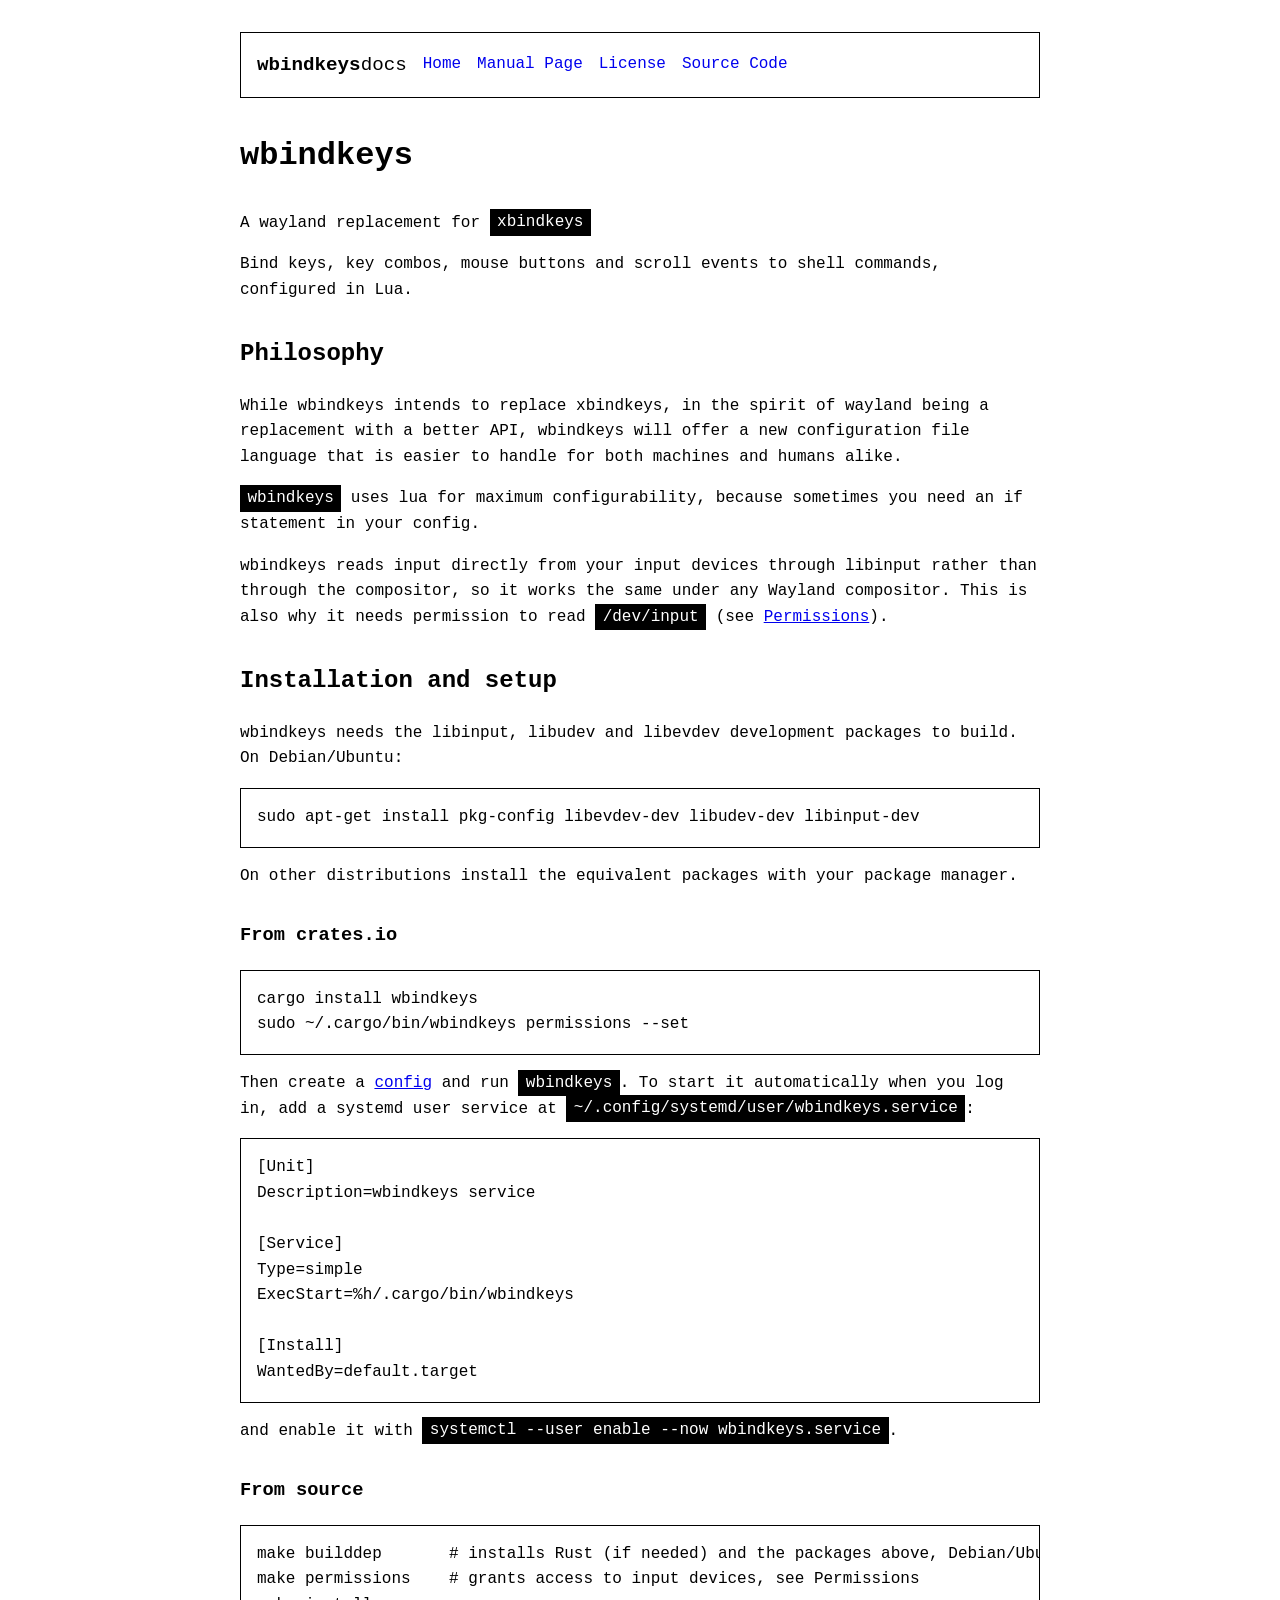
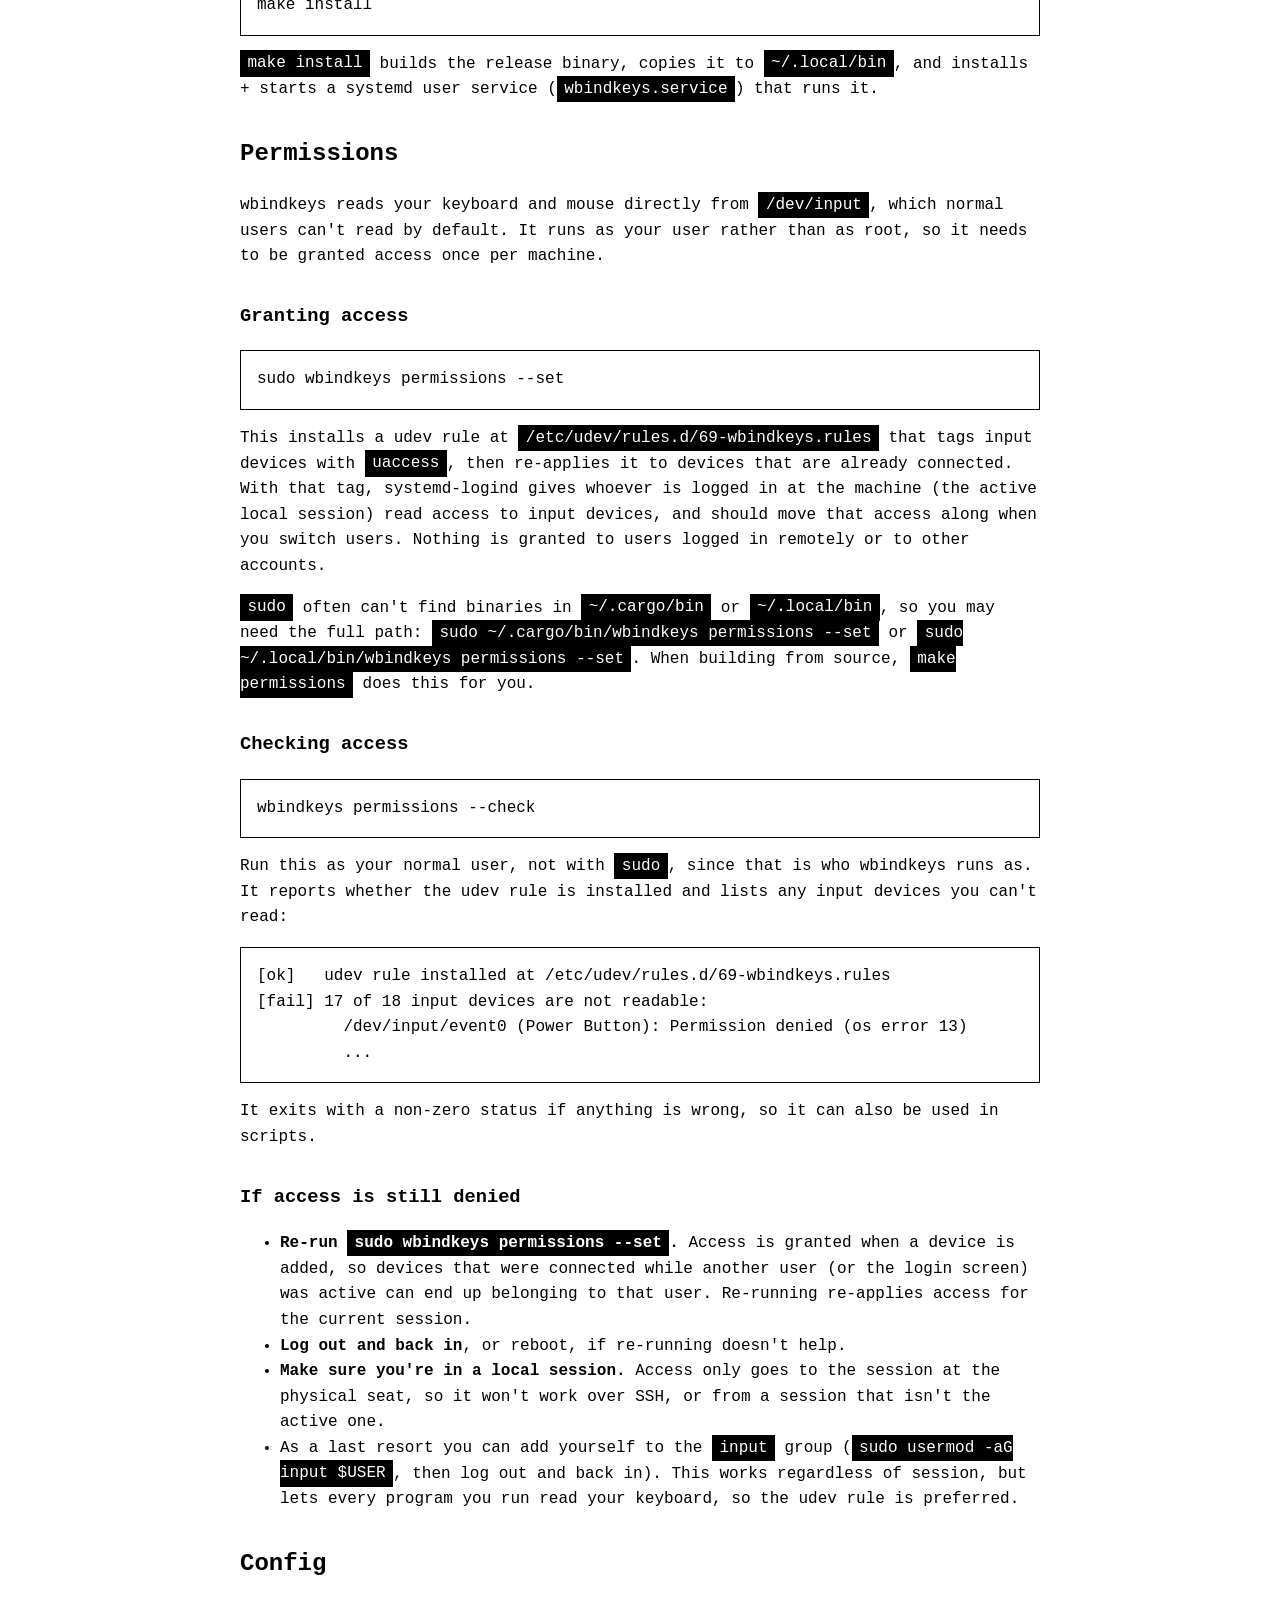
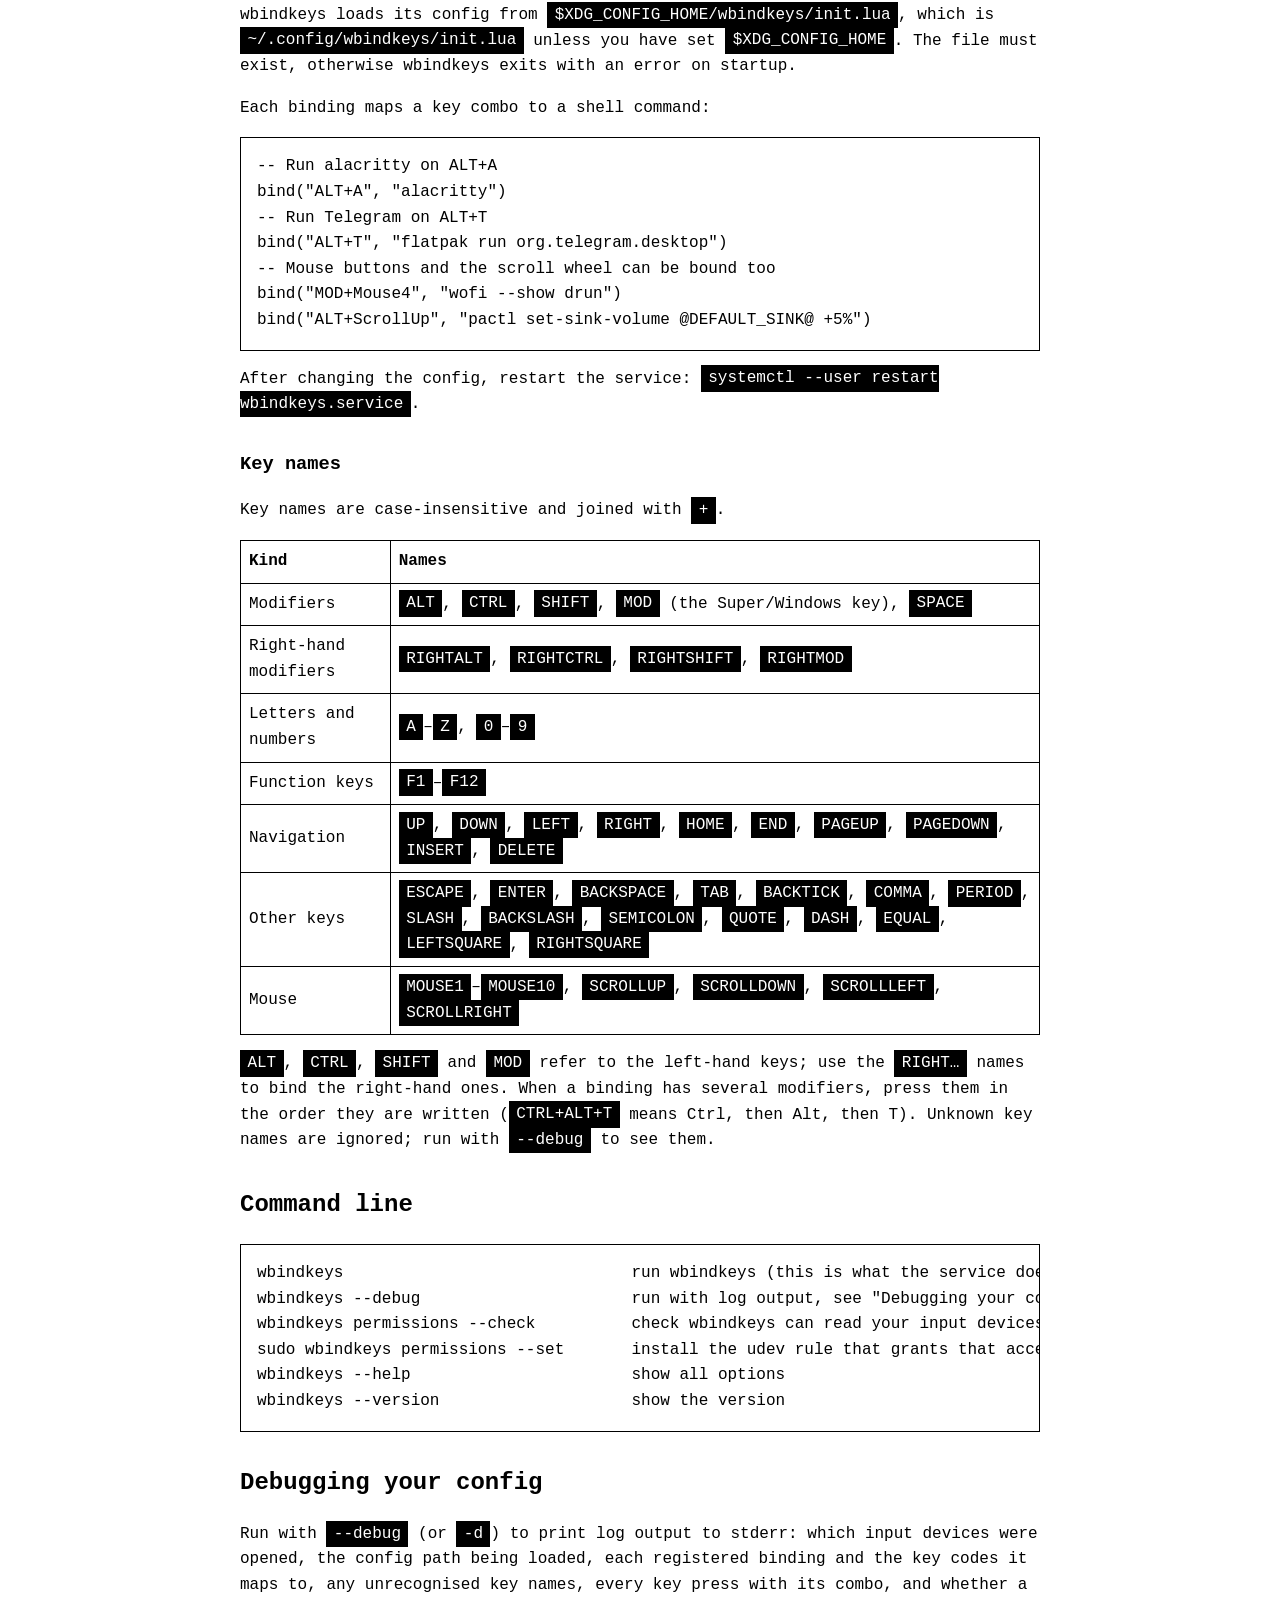
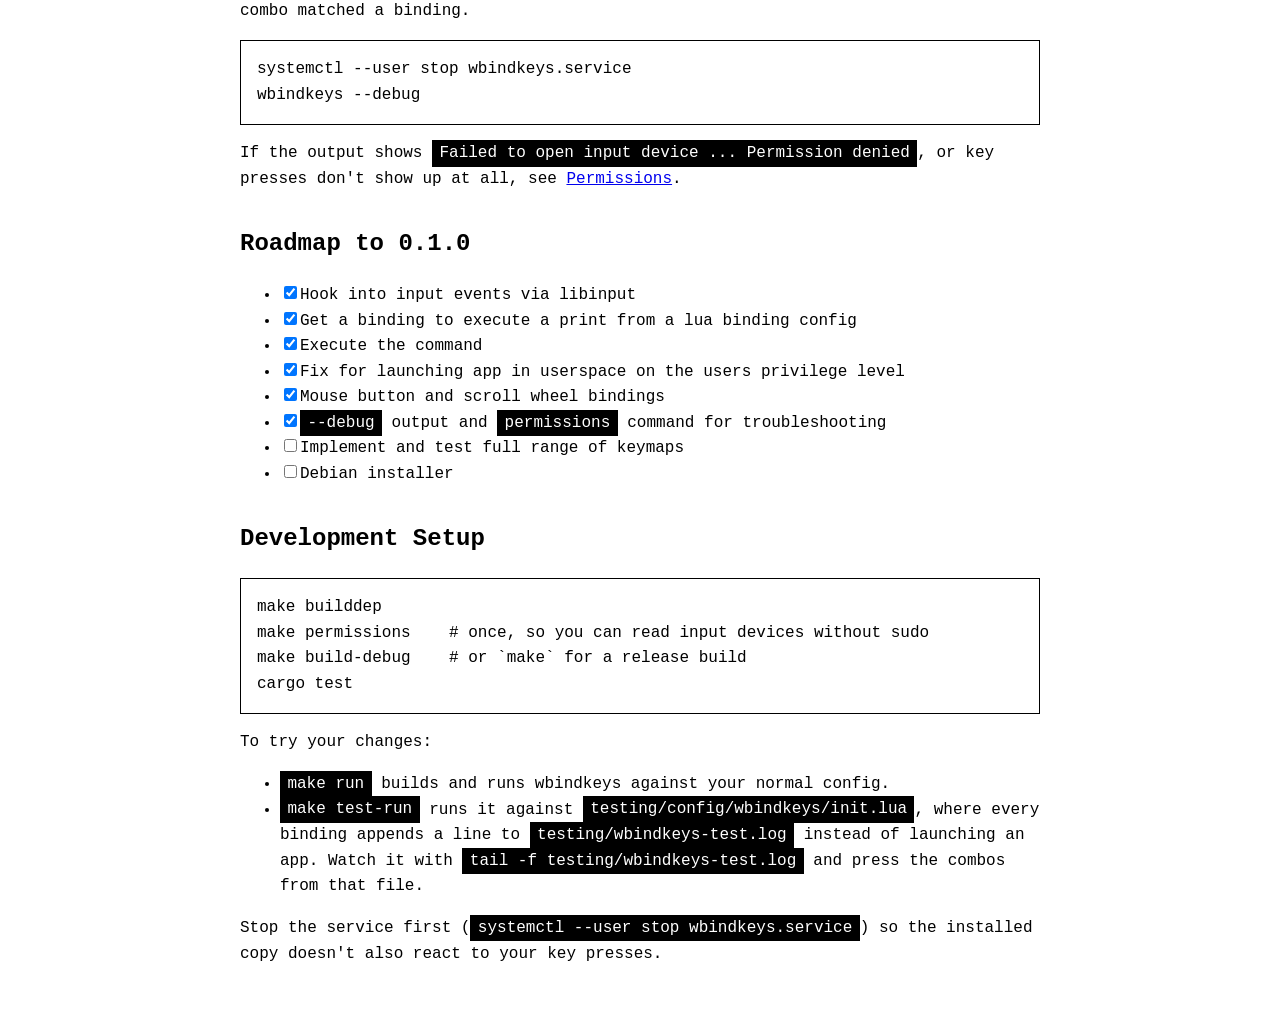
==== docs/index.html @ 48cc2b25 "Add docs website, man page and crates.io publishing - docs/: GitHub Pages site generated from README" ====
<!DOCTYPE html>
<html>
<head>
    <meta charset="utf-8">
    <meta name="viewport" content="width=device-width, initial-scale=1.0">
    <title>wbindkeys - Wayland replacement for xbindkeys</title>
    <link rel="stylesheet" href="style.css">
</head>
<body>
<nav class="nav">
    <ul>
        <li id="nav-title">
            <a href="index.html"><strong>wbindkeys </strong>docs</a>
        </li>
        <li><a href="index.html">Home</a></li>
        <li><a href="wbindkeys.1.html">Manual Page</a></li>
        <li><a href="LICENSE.html">License</a></li>
        <li>
            <a href="https://github.com/divanvisagie/wbindkeys">Source Code</a>
        </li>
    </ul>
</nav>
<h1 id="wbindkeys">wbindkeys</h1>
<p>A wayland replacement for <code>xbindkeys</code></p>
<p>Bind keys, key combos, mouse buttons and scroll events to shell
commands, configured in Lua.</p>
<h2 id="philosophy">Philosophy</h2>
<p>While wbindkeys intends to replace xbindkeys, in the spirit of
wayland being a replacement with a better API, wbindkeys will offer a
new configuration file language that is easier to handle for both
machines and humans alike.</p>
<p><code>wbindkeys</code> uses lua for maximum configurability, because
sometimes you need an if statement in your config.</p>
<p>wbindkeys reads input directly from your input devices through
libinput rather than through the compositor, so it works the same under
any Wayland compositor. This is also why it needs permission to read
<code>/dev/input</code> (see <a
href="#permissions">Permissions</a>).</p>
<h2 id="installation-and-setup">Installation and setup</h2>
<p>wbindkeys needs the libinput, libudev and libevdev development
packages to build. On Debian/Ubuntu:</p>
<div class="sourceCode" id="cb1"><pre class="sourceCode sh"><code class="sourceCode bash"><span id="cb1-1"><a href="#cb1-1" aria-hidden="true" tabindex="-1"></a><span class="fu">sudo</span> apt-get install pkg-config libevdev-dev libudev-dev libinput-dev</span></code></pre></div>
<p>On other distributions install the equivalent packages with your
package manager.</p>
<h3 id="from-cratesio">From crates.io</h3>
<div class="sourceCode" id="cb2"><pre class="sourceCode sh"><code class="sourceCode bash"><span id="cb2-1"><a href="#cb2-1" aria-hidden="true" tabindex="-1"></a><span class="ex">cargo</span> install wbindkeys</span>
<span id="cb2-2"><a href="#cb2-2" aria-hidden="true" tabindex="-1"></a><span class="fu">sudo</span> ~/.cargo/bin/wbindkeys permissions <span class="at">--set</span></span></code></pre></div>
<p>Then create a <a href="#config">config</a> and run
<code>wbindkeys</code>. To start it automatically when you log in, add a
systemd user service at
<code>~/.config/systemd/user/wbindkeys.service</code>:</p>
<div class="sourceCode" id="cb3"><pre
class="sourceCode ini"><code class="sourceCode ini"><span id="cb3-1"><a href="#cb3-1" aria-hidden="true" tabindex="-1"></a><span class="kw">[Unit]</span></span>
<span id="cb3-2"><a href="#cb3-2" aria-hidden="true" tabindex="-1"></a><span class="dt">Description</span><span class="ot">=</span><span class="st">wbindkeys service</span></span>
<span id="cb3-3"><a href="#cb3-3" aria-hidden="true" tabindex="-1"></a></span>
<span id="cb3-4"><a href="#cb3-4" aria-hidden="true" tabindex="-1"></a><span class="kw">[Service]</span></span>
<span id="cb3-5"><a href="#cb3-5" aria-hidden="true" tabindex="-1"></a><span class="dt">Type</span><span class="ot">=</span><span class="st">simple</span></span>
<span id="cb3-6"><a href="#cb3-6" aria-hidden="true" tabindex="-1"></a><span class="dt">ExecStart</span><span class="ot">=</span><span class="st">%h/.cargo/bin/wbindkeys</span></span>
<span id="cb3-7"><a href="#cb3-7" aria-hidden="true" tabindex="-1"></a></span>
<span id="cb3-8"><a href="#cb3-8" aria-hidden="true" tabindex="-1"></a><span class="kw">[Install]</span></span>
<span id="cb3-9"><a href="#cb3-9" aria-hidden="true" tabindex="-1"></a><span class="dt">WantedBy</span><span class="ot">=</span><span class="st">default.target</span></span></code></pre></div>
<p>and enable it with
<code>systemctl --user enable --now wbindkeys.service</code>.</p>
<h3 id="from-source">From source</h3>
<div class="sourceCode" id="cb4"><pre class="sourceCode sh"><code class="sourceCode bash"><span id="cb4-1"><a href="#cb4-1" aria-hidden="true" tabindex="-1"></a><span class="fu">make</span> builddep       <span class="co"># installs Rust (if needed) and the packages above, Debian/Ubuntu only</span></span>
<span id="cb4-2"><a href="#cb4-2" aria-hidden="true" tabindex="-1"></a><span class="fu">make</span> permissions    <span class="co"># grants access to input devices, see Permissions</span></span>
<span id="cb4-3"><a href="#cb4-3" aria-hidden="true" tabindex="-1"></a><span class="fu">make</span> install</span></code></pre></div>
<p><code>make install</code> builds the release binary, copies it to
<code>~/.local/bin</code>, and installs + starts a systemd user service
(<code>wbindkeys.service</code>) that runs it.</p>
<h2 id="permissions">Permissions</h2>
<p>wbindkeys reads your keyboard and mouse directly from
<code>/dev/input</code>, which normal users can't read by default. It
runs as your user rather than as root, so it needs to be granted access
once per machine.</p>
<h3 id="granting-access">Granting access</h3>
<div class="sourceCode" id="cb5"><pre class="sourceCode sh"><code class="sourceCode bash"><span id="cb5-1"><a href="#cb5-1" aria-hidden="true" tabindex="-1"></a><span class="fu">sudo</span> wbindkeys permissions <span class="at">--set</span></span></code></pre></div>
<p>This installs a udev rule at
<code>/etc/udev/rules.d/69-wbindkeys.rules</code> that tags input
devices with <code>uaccess</code>, then re-applies it to devices that
are already connected. With that tag, systemd-logind gives whoever is
logged in at the machine (the active local session) read access to input
devices, and should move that access along when you switch users.
Nothing is granted to users logged in remotely or to other accounts.</p>
<p><code>sudo</code> often can't find binaries in
<code>~/.cargo/bin</code> or <code>~/.local/bin</code>, so you may need
the full path:
<code>sudo ~/.cargo/bin/wbindkeys permissions --set</code> or
<code>sudo ~/.local/bin/wbindkeys permissions --set</code>. When
building from source, <code>make permissions</code> does this for
you.</p>
<h3 id="checking-access">Checking access</h3>
<div class="sourceCode" id="cb6"><pre class="sourceCode sh"><code class="sourceCode bash"><span id="cb6-1"><a href="#cb6-1" aria-hidden="true" tabindex="-1"></a><span class="ex">wbindkeys</span> permissions <span class="at">--check</span></span></code></pre></div>
<p>Run this as your normal user, not with <code>sudo</code>, since that
is who wbindkeys runs as. It reports whether the udev rule is installed
and lists any input devices you can't read:</p>
<pre><code>[ok]   udev rule installed at /etc/udev/rules.d/69-wbindkeys.rules
[fail] 17 of 18 input devices are not readable:
         /dev/input/event0 (Power Button): Permission denied (os error 13)
         ...</code></pre>
<p>It exits with a non-zero status if anything is wrong, so it can also
be used in scripts.</p>
<h3 id="if-access-is-still-denied">If access is still denied</h3>
<ul>
<li><strong>Re-run
<code>sudo wbindkeys permissions --set</code>.</strong> Access is
granted when a device is added, so devices that were connected while
another user (or the login screen) was active can end up belonging to
that user. Re-running re-applies access for the current session.</li>
<li><strong>Log out and back in</strong>, or reboot, if re-running
doesn't help.</li>
<li><strong>Make sure you're in a local session.</strong> Access only
goes to the session at the physical seat, so it won't work over SSH, or
from a session that isn't the active one.</li>
<li>As a last resort you can add yourself to the <code>input</code>
group (<code>sudo usermod -aG input $USER</code>, then log out and back
in). This works regardless of session, but lets every program you run
read your keyboard, so the udev rule is preferred.</li>
</ul>
<h2 id="config">Config</h2>
<p>wbindkeys loads its config from
<code>$XDG_CONFIG_HOME/wbindkeys/init.lua</code>, which is
<code>~/.config/wbindkeys/init.lua</code> unless you have set
<code>$XDG_CONFIG_HOME</code>. The file must exist, otherwise wbindkeys
exits with an error on startup.</p>
<p>Each binding maps a key combo to a shell command:</p>
<div class="sourceCode" id="cb8"><pre
class="sourceCode lua"><code class="sourceCode lua"><span id="cb8-1"><a href="#cb8-1" aria-hidden="true" tabindex="-1"></a><span class="co">-- Run alacritty on ALT+A</span></span>
<span id="cb8-2"><a href="#cb8-2" aria-hidden="true" tabindex="-1"></a>bind<span class="op">(</span><span class="st">&quot;ALT+A&quot;</span><span class="op">,</span> <span class="st">&quot;alacritty&quot;</span><span class="op">)</span></span>
<span id="cb8-3"><a href="#cb8-3" aria-hidden="true" tabindex="-1"></a><span class="co">-- Run Telegram on ALT+T</span></span>
<span id="cb8-4"><a href="#cb8-4" aria-hidden="true" tabindex="-1"></a>bind<span class="op">(</span><span class="st">&quot;ALT+T&quot;</span><span class="op">,</span> <span class="st">&quot;flatpak run org.telegram.desktop&quot;</span><span class="op">)</span></span>
<span id="cb8-5"><a href="#cb8-5" aria-hidden="true" tabindex="-1"></a><span class="co">-- Mouse buttons and the scroll wheel can be bound too</span></span>
<span id="cb8-6"><a href="#cb8-6" aria-hidden="true" tabindex="-1"></a>bind<span class="op">(</span><span class="st">&quot;MOD+Mouse4&quot;</span><span class="op">,</span> <span class="st">&quot;wofi --show drun&quot;</span><span class="op">)</span></span>
<span id="cb8-7"><a href="#cb8-7" aria-hidden="true" tabindex="-1"></a>bind<span class="op">(</span><span class="st">&quot;ALT+ScrollUp&quot;</span><span class="op">,</span> <span class="st">&quot;pactl set-sink-volume @DEFAULT_SINK@ +5%&quot;</span><span class="op">)</span></span></code></pre></div>
<p>After changing the config, restart the service:
<code>systemctl --user restart wbindkeys.service</code>.</p>
<h3 id="key-names">Key names</h3>
<p>Key names are case-insensitive and joined with <code>+</code>.</p>
<table>
<thead>
<tr>
<th>Kind</th>
<th>Names</th>
</tr>
</thead>
<tbody>
<tr>
<td>Modifiers</td>
<td><code>ALT</code>, <code>CTRL</code>, <code>SHIFT</code>,
<code>MOD</code> (the Super/Windows key), <code>SPACE</code></td>
</tr>
<tr>
<td>Right-hand modifiers</td>
<td><code>RIGHTALT</code>, <code>RIGHTCTRL</code>,
<code>RIGHTSHIFT</code>, <code>RIGHTMOD</code></td>
</tr>
<tr>
<td>Letters and numbers</td>
<td><code>A</code>–<code>Z</code>, <code>0</code>–<code>9</code></td>
</tr>
<tr>
<td>Function keys</td>
<td><code>F1</code>–<code>F12</code></td>
</tr>
<tr>
<td>Navigation</td>
<td><code>UP</code>, <code>DOWN</code>, <code>LEFT</code>,
<code>RIGHT</code>, <code>HOME</code>, <code>END</code>,
<code>PAGEUP</code>, <code>PAGEDOWN</code>, <code>INSERT</code>,
<code>DELETE</code></td>
</tr>
<tr>
<td>Other keys</td>
<td><code>ESCAPE</code>, <code>ENTER</code>, <code>BACKSPACE</code>,
<code>TAB</code>, <code>BACKTICK</code>, <code>COMMA</code>,
<code>PERIOD</code>, <code>SLASH</code>, <code>BACKSLASH</code>,
<code>SEMICOLON</code>, <code>QUOTE</code>, <code>DASH</code>,
<code>EQUAL</code>, <code>LEFTSQUARE</code>,
<code>RIGHTSQUARE</code></td>
</tr>
<tr>
<td>Mouse</td>
<td><code>MOUSE1</code>–<code>MOUSE10</code>, <code>SCROLLUP</code>,
<code>SCROLLDOWN</code>, <code>SCROLLLEFT</code>,
<code>SCROLLRIGHT</code></td>
</tr>
</tbody>
</table>
<p><code>ALT</code>, <code>CTRL</code>, <code>SHIFT</code> and
<code>MOD</code> refer to the left-hand keys; use the
<code>RIGHT…</code> names to bind the right-hand ones. When a binding
has several modifiers, press them in the order they are written
(<code>CTRL+ALT+T</code> means Ctrl, then Alt, then T). Unknown key
names are ignored; run with <code>--debug</code> to see them.</p>
<h2 id="command-line">Command line</h2>
<pre><code>wbindkeys                              run wbindkeys (this is what the service does)
wbindkeys --debug                      run with log output, see &quot;Debugging your config&quot;
wbindkeys permissions --check          check wbindkeys can read your input devices
sudo wbindkeys permissions --set       install the udev rule that grants that access
wbindkeys --help                       show all options
wbindkeys --version                    show the version</code></pre>
<h2 id="debugging-your-config">Debugging your config</h2>
<p>Run with <code>--debug</code> (or <code>-d</code>) to print log
output to stderr: which input devices were opened, the config path being
loaded, each registered binding and the key codes it maps to, any
unrecognised key names, every key press with its combo, and whether a
combo matched a binding.</p>
<div class="sourceCode" id="cb10"><pre
class="sourceCode sh"><code class="sourceCode bash"><span id="cb10-1"><a href="#cb10-1" aria-hidden="true" tabindex="-1"></a><span class="ex">systemctl</span> <span class="at">--user</span> stop wbindkeys.service</span>
<span id="cb10-2"><a href="#cb10-2" aria-hidden="true" tabindex="-1"></a><span class="ex">wbindkeys</span> <span class="at">--debug</span></span></code></pre></div>
<p>If the output shows
<code>Failed to open input device ... Permission denied</code>, or key
presses don't show up at all, see <a
href="#permissions">Permissions</a>.</p>
<h2 id="roadmap-to-010">Roadmap to 0.1.0</h2>
<ul class="task-list">
<li><label><input type="checkbox" checked="" />Hook into input events
via libinput</label></li>
<li><label><input type="checkbox" checked="" />Get a binding to execute
a print from a lua binding config</label></li>
<li><label><input type="checkbox" checked="" />Execute the
command</label></li>
<li><label><input type="checkbox" checked="" />Fix for launching app in
userspace on the users privilege level</label></li>
<li><label><input type="checkbox" checked="" />Mouse button and scroll
wheel bindings</label></li>
<li><label><input type="checkbox" checked="" /><code>--debug</code>
output and <code>permissions</code> command for
troubleshooting</label></li>
<li><label><input type="checkbox" />Implement and test full range of
keymaps</label></li>
<li><label><input type="checkbox" />Debian installer</label></li>
</ul>
<h2 id="development-setup">Development Setup</h2>
<div class="sourceCode" id="cb11"><pre
class="sourceCode sh"><code class="sourceCode bash"><span id="cb11-1"><a href="#cb11-1" aria-hidden="true" tabindex="-1"></a><span class="fu">make</span> builddep</span>
<span id="cb11-2"><a href="#cb11-2" aria-hidden="true" tabindex="-1"></a><span class="fu">make</span> permissions    <span class="co"># once, so you can read input devices without sudo</span></span>
<span id="cb11-3"><a href="#cb11-3" aria-hidden="true" tabindex="-1"></a><span class="fu">make</span> build-debug    <span class="co"># or `make` for a release build</span></span>
<span id="cb11-4"><a href="#cb11-4" aria-hidden="true" tabindex="-1"></a><span class="ex">cargo</span> test</span></code></pre></div>
<p>To try your changes:</p>
<ul>
<li><code>make run</code> builds and runs wbindkeys against your normal
config.</li>
<li><code>make test-run</code> runs it against
<code>testing/config/wbindkeys/init.lua</code>, where every binding
appends a line to <code>testing/wbindkeys-test.log</code> instead of
launching an app. Watch it with
<code>tail -f testing/wbindkeys-test.log</code> and press the combos
from that file.</li>
</ul>
<p>Stop the service first
(<code>systemctl --user stop wbindkeys.service</code>) so the installed
copy doesn't also react to your key presses.</p>
</body>
</html>
---- docs/style.css ----
/*
 * Documentation stylesheet for wbindkeys project
 * Static CSS file for HTML documentation in docs/
 *
 * This file provides styling for:
 * - index.html (repository overview)
 * - wbindkeys.1.html (manual page)
 *
 * Do not regenerate this file - edit manually as needed.
 */

:root {
    --border-radius: 0px;
}

/* Light mode (default) */
body {
    font-family:
        "JetBrains Mono", "Fira Code", "SF Mono", Monaco, Consolas,
        "Liberation Mono", "Courier New", monospace;
    line-height: 1.6;
    max-width: 800px;
    margin: 0 auto;
    padding: 2rem;
    color: #000;
}

/* Responsive design for mobile devices */
@media (max-width: 768px) {
    body {
        padding: 1rem;
        font-size: 0.9rem;
    }

    h1 {
        font-size: 1.8rem;
    }

    h2 {
        font-size: 1.5rem;
    }

    h3 {
        font-size: 1.3rem;
    }

    .nav {
        padding: 0.75rem;
    }

    .nav ul {
        flex-wrap: wrap;
    }

    .nav ul {
        gap: 0.75rem;
    }

    pre {
        padding: 0.75rem;
        overflow-x: auto;
        -webkit-overflow-scrolling: touch;
    }

    code {
        padding: 0.15rem 0.3rem;
        word-break: break-word;
    }

    table {
        font-size: 0.85rem;
        overflow-x: auto;
        display: block;
        white-space: nowrap;
    }

    th,
    td {
        padding: 0.4rem;
    }
}

@media (max-width: 480px) {
    body {
        padding: 0.75rem;
        font-size: 0.85rem;
    }

    h1 {
        font-size: 1.6rem;
    }

    h2 {
        font-size: 1.3rem;
    }

    .nav ul {
        flex-direction: column;
        align-items: flex-start;
        gap: 0.5rem;
    }

    pre {
        padding: 0.5rem;
    }
}

h1,
h2,
h3,
h4,
h5,
h6 {
    margin-top: 2rem;
}

h1 {
    padding-bottom: 0.5rem;
}

code {
    border: 1px solid #000;
    padding: 0.2rem 0.4rem;
    border-radius: var(--border-radius);
    font-family:
        "JetBrains Mono", "Fira Code", "SF Mono", Monaco, Consolas,
        "Liberation Mono", "Courier New", monospace;
    background-color: #000;
    color: #fff;
}

pre {
    border: 1px solid #000;
    padding: 1rem;
    border-radius: var(--border-radius);
    overflow-x: auto;
}

pre code {
    border: none;
    padding: 0;
    background-color: transparent;
    color: inherit;
}

blockquote {
    border-left: 4px solid #000;
    margin-left: 0;
    padding-left: 1rem;
    color: #000;
}

/* Use browser default link styling in light mode */

table {
    border-collapse: collapse;
    width: 100%;
    margin: 1rem 0;
}

th,
td {
    border: 1px solid #000;
    padding: 0.5rem;
    text-align: left;
}

th {
    font-weight: bold;
}

.nav {
    border: 1px solid #000;
    padding: 1rem;
    border-radius: var(--border-radius);
    margin-bottom: 2rem;
}

.nav ul {
    margin: 0;
    padding: 0;
    list-style: none;
    display: flex;
    flex-wrap: wrap;
    align-items: center;
    gap: 1rem;
}

.nav li {
    display: flex;
    align-items: center;
    min-height: 2rem;
}

.nav a {
    display: flex;
    align-items: center;
    min-height: 1.8rem;
}

#nav-title {
    font-size: 1.2em;
}

#nav-title a {
    color: inherit;
    text-decoration: none;
}

#nav-title a:hover {
    text-decoration: none;
}

/* Remove underlines from navigation links */
.nav a {
    text-decoration: none;
}

.nav a:hover {
    text-decoration: underline;
}

/* Remove underlines from header links */
h1 a,
h2 a,
h3 a,
h4 a,
h5 a,
h6 a {
    text-decoration: none;
}

h1 a:hover,
h2 a:hover,
h3 a:hover,
h4 a:hover,
h5 a:hover,
h6 a:hover {
    text-decoration: underline;
}

dl dt {
    font-weight: bold;
    margin-top: 1rem;
}

dl dd {
    margin-left: 2rem;
    margin-bottom: 0.5rem;
}

/* Use browser default selection styling */

/* Dark mode - optimized for LCD/OLED comfort */
@media (prefers-color-scheme: dark) {
    body {
        color: #b3b3b3;
        background-color: #0f0f0f;
    }

    code {
        border: 1px solid #404040;
        background-color: #1a1a1a;
        color: #cccccc;
    }

    pre {
        border: 1px solid #404040;
        background-color: #0d0d0d;
        color: #b3b3b3;
    }

    blockquote {
        border-left: 4px solid #525252;
        color: #999999;
    }

    /* Dark mode link styling for readability */
    a {
        color: #7dd3fc;
    }

    a:hover {
        color: #38bdf8;
    }

    a:visited {
        color: #c084fc;
    }

    th,
    td {
        border: 1px solid #404040;
    }

    th {
        background-color: #1a1a1a;
        color: #b3b3b3;
    }

    .nav {
        border: 1px solid #404040;
        background-color: #0d0d0d;
    }

    #nav-title a {
        color: inherit;
    }

    /* Dark mode specific adjustments - softer whites */
    h1,
    h2,
    h3,
    h4,
    h5,
    h6 {
        color: #cccccc;
    }

    dt {
        color: #cccccc;
    }

    dd {
        color: #b3b3b3;
    }
}
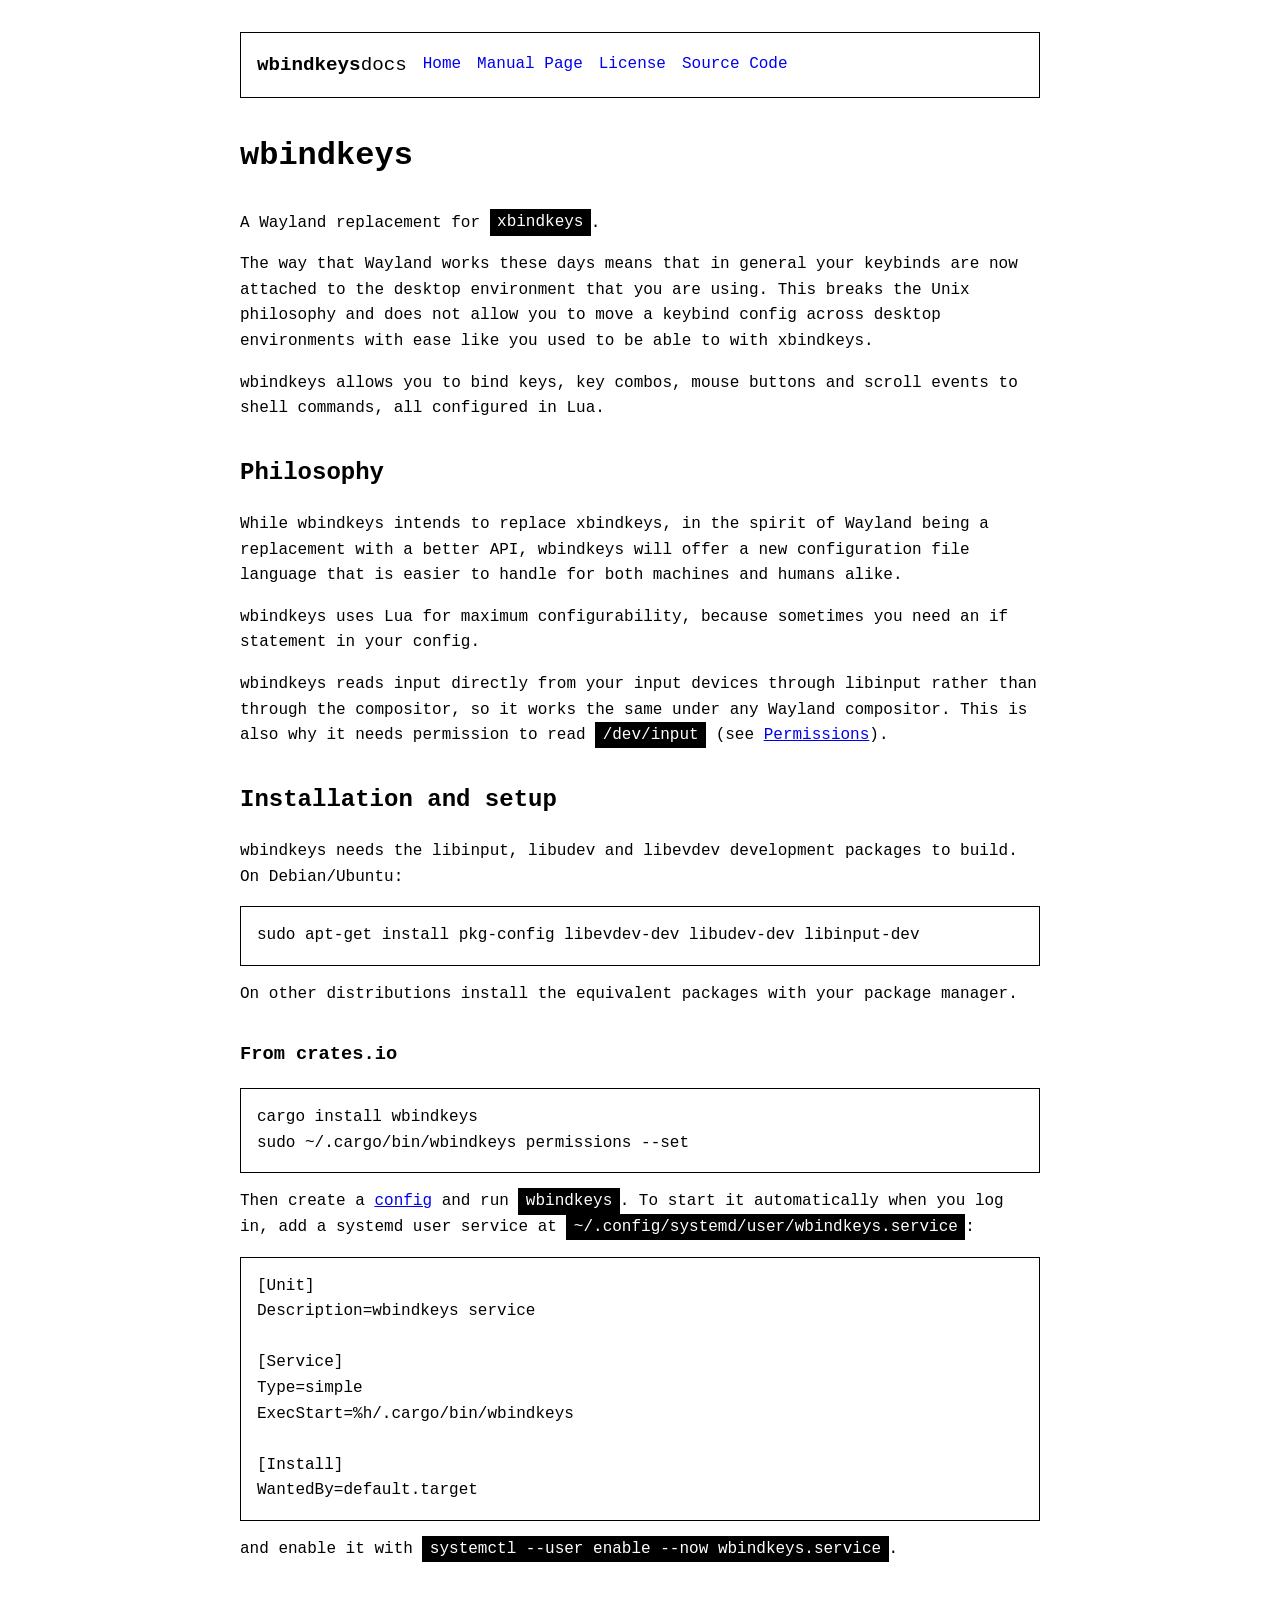
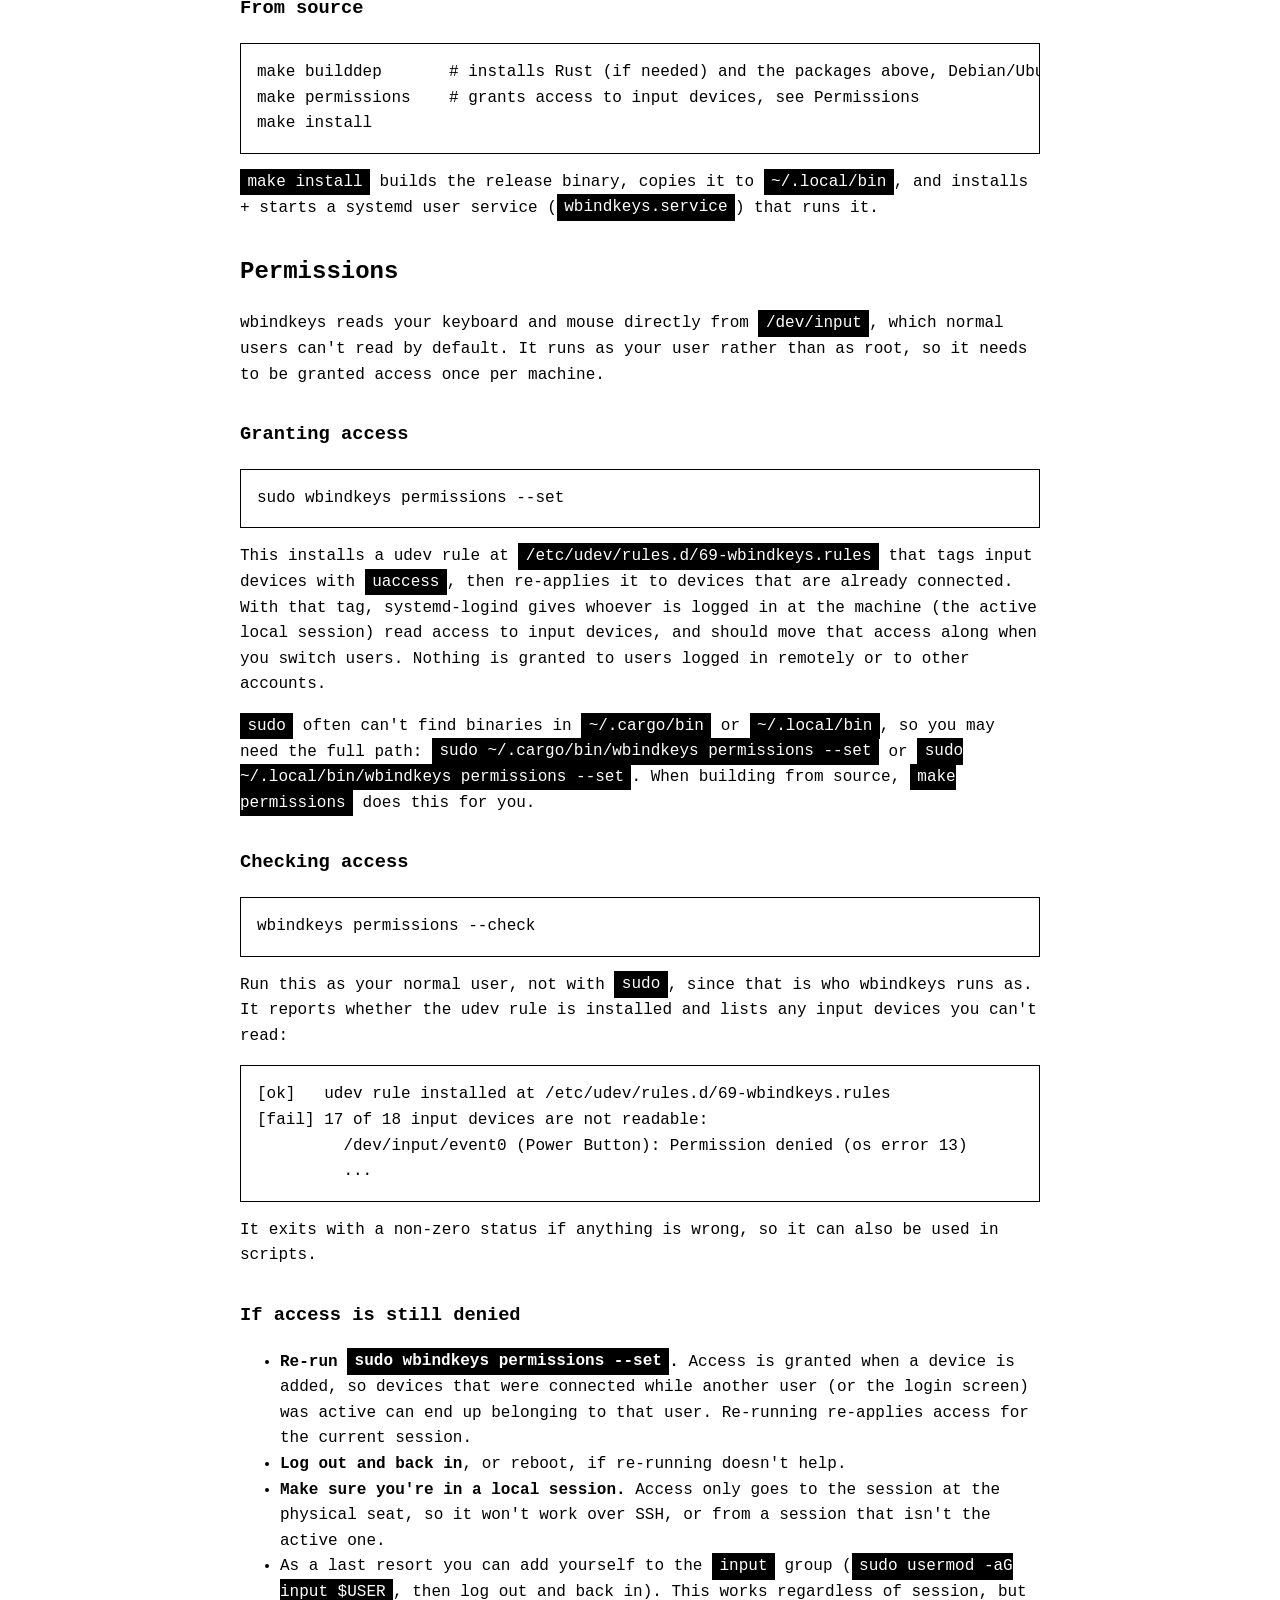
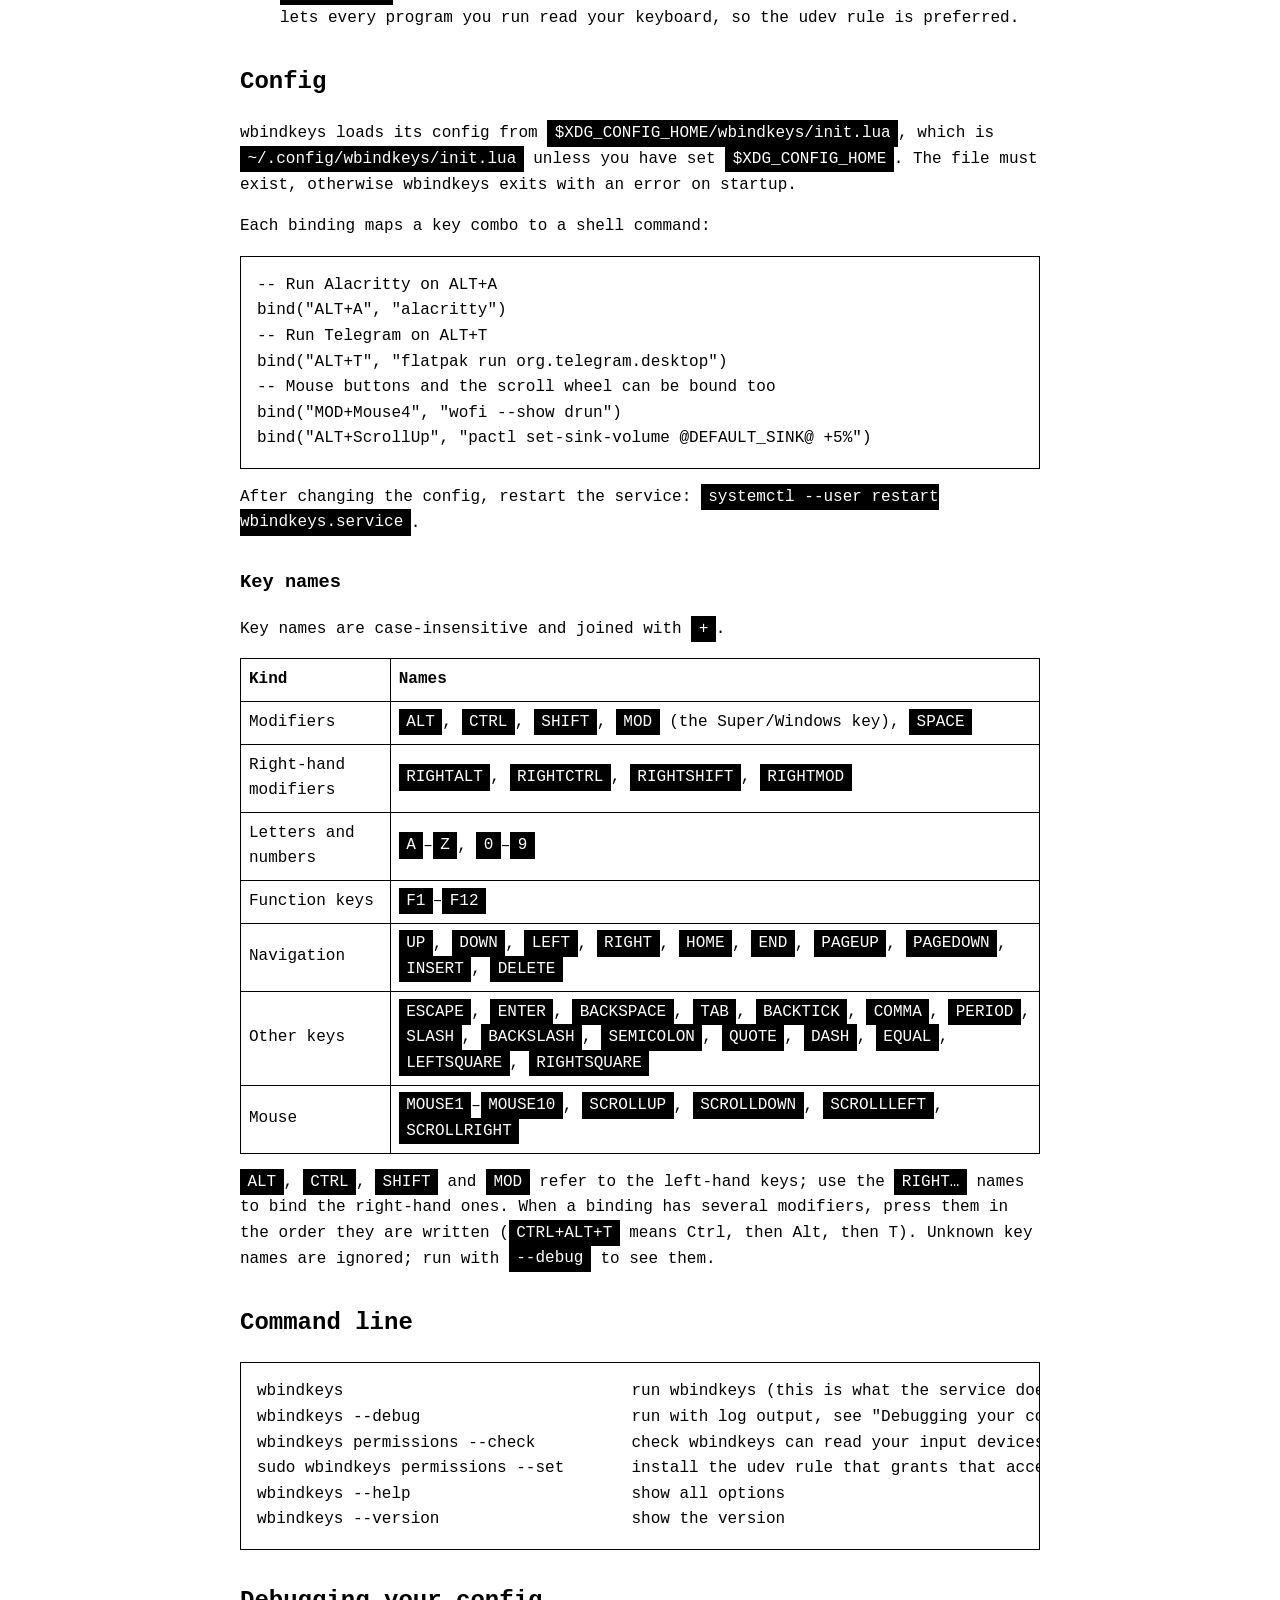
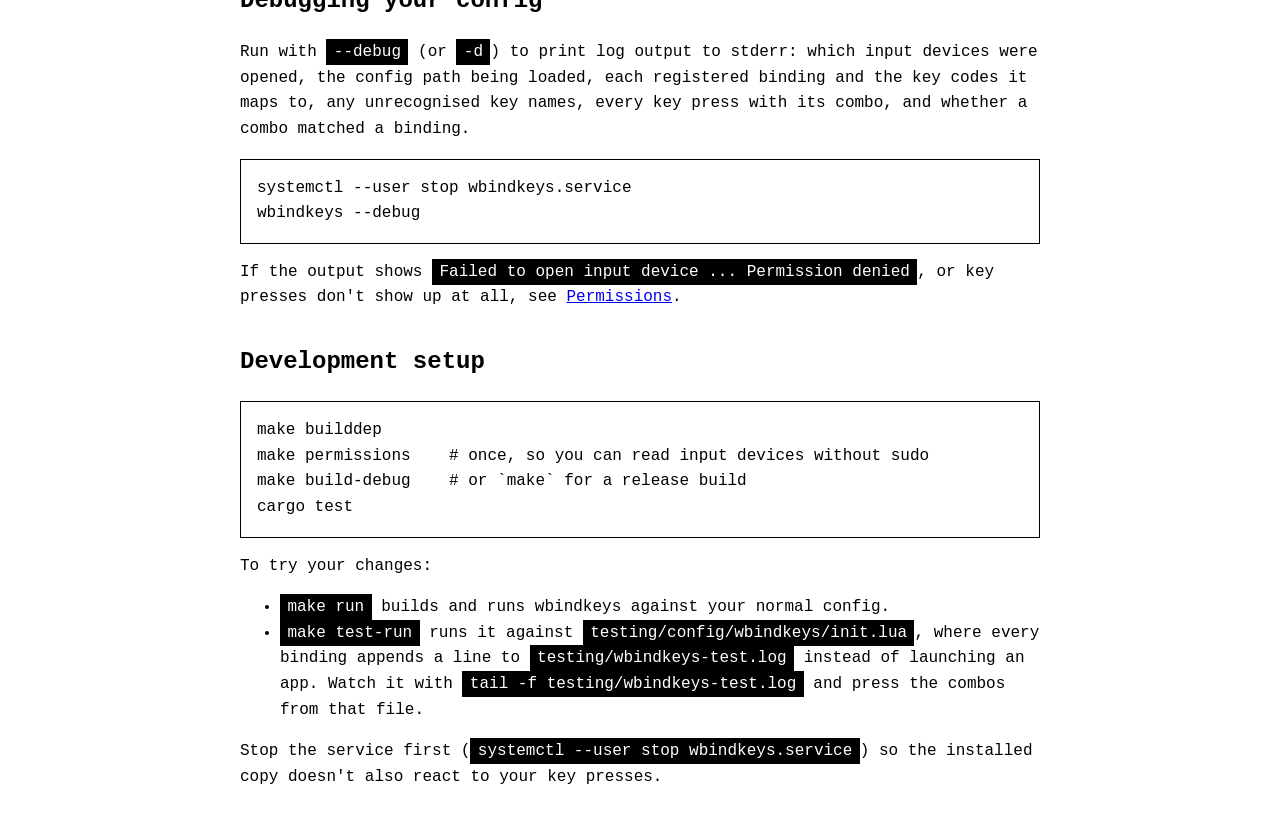
==== commit 79f36a3e: "Update README intro, fix spelling and casing, drop Debian installer Rewrite the intro to explain why" ====
--- a/docs/index.html
+++ b/docs/index.html
@@ -21,16 +21,21 @@
     </ul>
 </nav>
 <h1 id="wbindkeys">wbindkeys</h1>
-<p>A wayland replacement for <code>xbindkeys</code></p>
-<p>Bind keys, key combos, mouse buttons and scroll events to shell
-commands, configured in Lua.</p>
+<p>A Wayland replacement for <code>xbindkeys</code>.</p>
+<p>The way that Wayland works these days means that in general your
+keybinds are now attached to the desktop environment that you are using.
+This breaks the Unix philosophy and does not allow you to move a keybind
+config across desktop environments with ease like you used to be able to
+with xbindkeys.</p>
+<p>wbindkeys allows you to bind keys, key combos, mouse buttons and
+scroll events to shell commands, all configured in Lua.</p>
 <h2 id="philosophy">Philosophy</h2>
 <p>While wbindkeys intends to replace xbindkeys, in the spirit of
-wayland being a replacement with a better API, wbindkeys will offer a
+Wayland being a replacement with a better API, wbindkeys will offer a
 new configuration file language that is easier to handle for both
 machines and humans alike.</p>
-<p><code>wbindkeys</code> uses lua for maximum configurability, because
-sometimes you need an if statement in your config.</p>
+<p>wbindkeys uses Lua for maximum configurability, because sometimes you
+need an if statement in your config.</p>
 <p>wbindkeys reads input directly from your input devices through
 libinput rather than through the compositor, so it works the same under
 any Wayland compositor. This is also why it needs permission to read
@@ -125,7 +130,7 @@
 exits with an error on startup.</p>
 <p>Each binding maps a key combo to a shell command:</p>
 <div class="sourceCode" id="cb8"><pre
-class="sourceCode lua"><code class="sourceCode lua"><span id="cb8-1"><a href="#cb8-1" aria-hidden="true" tabindex="-1"></a><span class="co">-- Run alacritty on ALT+A</span></span>
+class="sourceCode lua"><code class="sourceCode lua"><span id="cb8-1"><a href="#cb8-1" aria-hidden="true" tabindex="-1"></a><span class="co">-- Run Alacritty on ALT+A</span></span>
 <span id="cb8-2"><a href="#cb8-2" aria-hidden="true" tabindex="-1"></a>bind<span class="op">(</span><span class="st">&quot;ALT+A&quot;</span><span class="op">,</span> <span class="st">&quot;alacritty&quot;</span><span class="op">)</span></span>
 <span id="cb8-3"><a href="#cb8-3" aria-hidden="true" tabindex="-1"></a><span class="co">-- Run Telegram on ALT+T</span></span>
 <span id="cb8-4"><a href="#cb8-4" aria-hidden="true" tabindex="-1"></a>bind<span class="op">(</span><span class="st">&quot;ALT+T&quot;</span><span class="op">,</span> <span class="st">&quot;flatpak run org.telegram.desktop&quot;</span><span class="op">)</span></span>
@@ -212,26 +217,7 @@
 <code>Failed to open input device ... Permission denied</code>, or key
 presses don't show up at all, see <a
 href="#permissions">Permissions</a>.</p>
-<h2 id="roadmap-to-010">Roadmap to 0.1.0</h2>
-<ul class="task-list">
-<li><label><input type="checkbox" checked="" />Hook into input events
-via libinput</label></li>
-<li><label><input type="checkbox" checked="" />Get a binding to execute
-a print from a lua binding config</label></li>
-<li><label><input type="checkbox" checked="" />Execute the
-command</label></li>
-<li><label><input type="checkbox" checked="" />Fix for launching app in
-userspace on the users privilege level</label></li>
-<li><label><input type="checkbox" checked="" />Mouse button and scroll
-wheel bindings</label></li>
-<li><label><input type="checkbox" checked="" /><code>--debug</code>
-output and <code>permissions</code> command for
-troubleshooting</label></li>
-<li><label><input type="checkbox" />Implement and test full range of
-keymaps</label></li>
-<li><label><input type="checkbox" />Debian installer</label></li>
-</ul>
-<h2 id="development-setup">Development Setup</h2>
+<h2 id="development-setup">Development setup</h2>
 <div class="sourceCode" id="cb11"><pre
 class="sourceCode sh"><code class="sourceCode bash"><span id="cb11-1"><a href="#cb11-1" aria-hidden="true" tabindex="-1"></a><span class="fu">make</span> builddep</span>
 <span id="cb11-2"><a href="#cb11-2" aria-hidden="true" tabindex="-1"></a><span class="fu">make</span> permissions    <span class="co"># once, so you can read input devices without sudo</span></span>
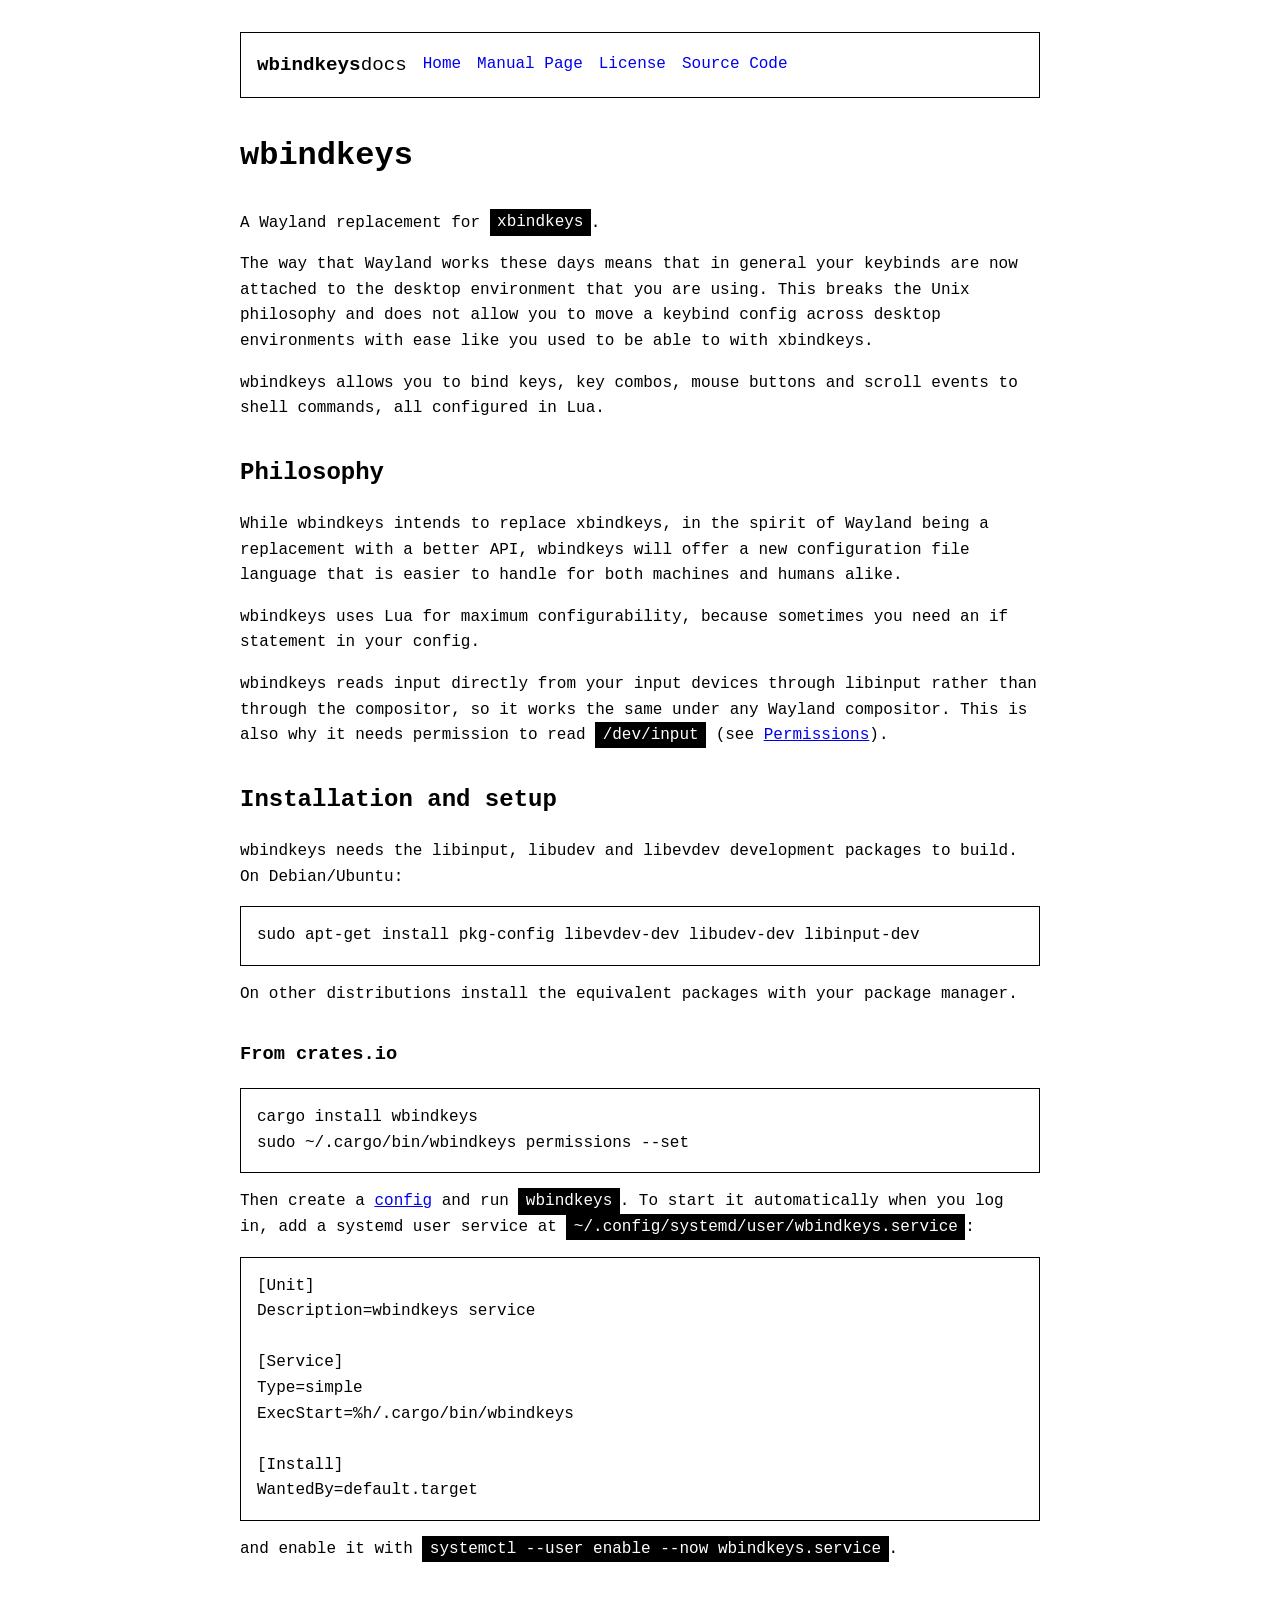
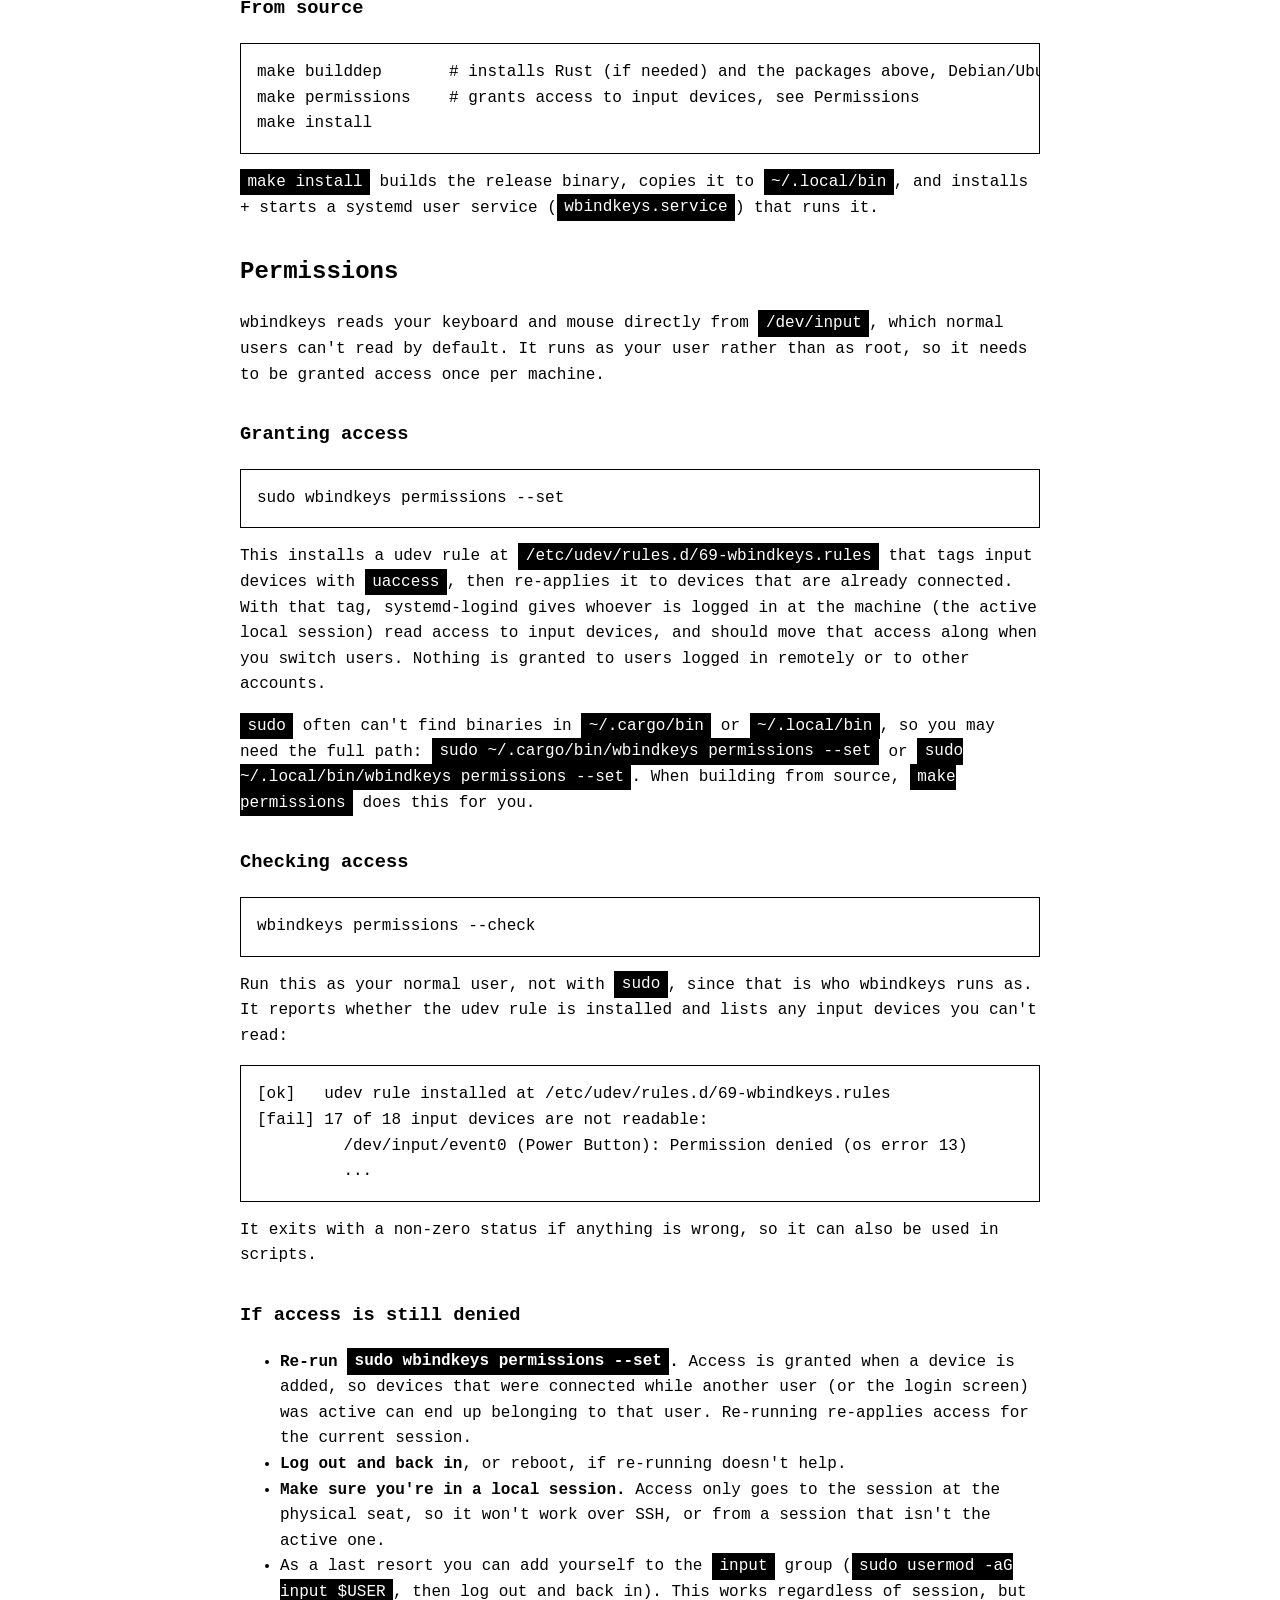
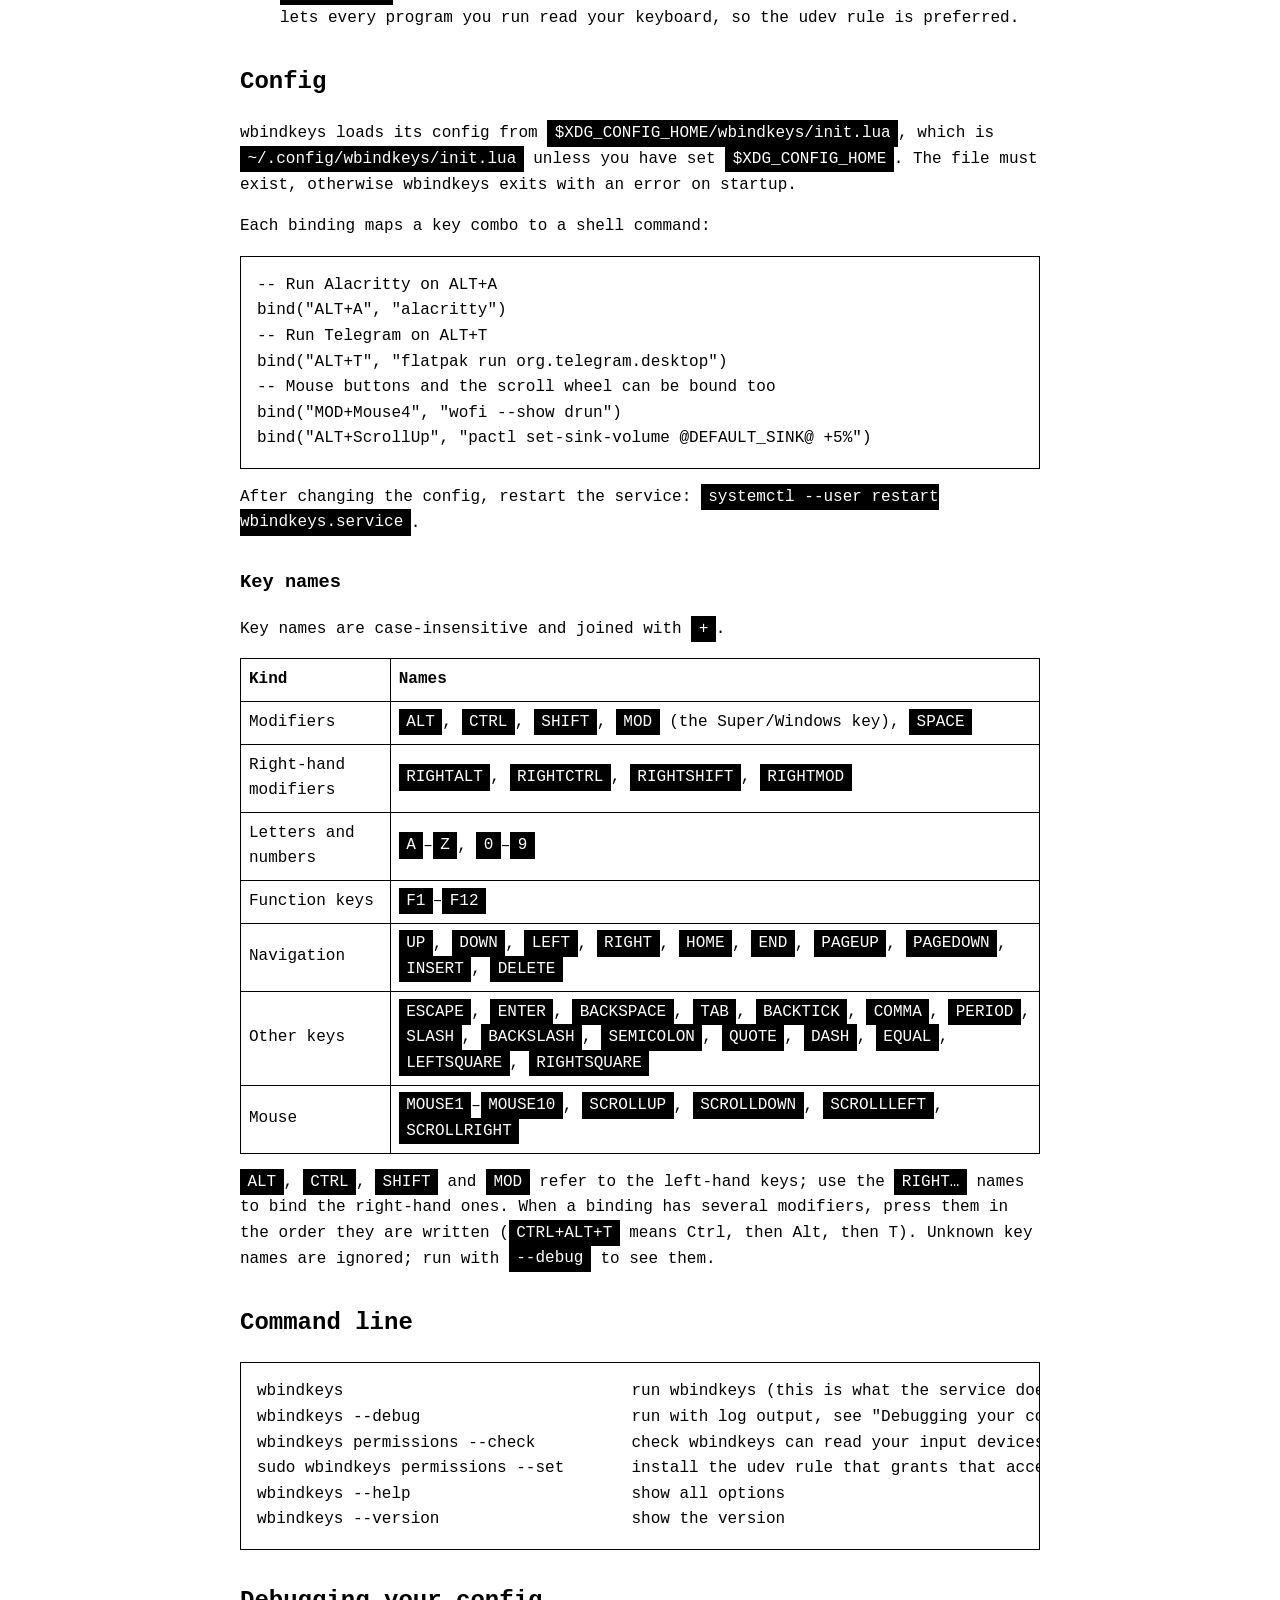
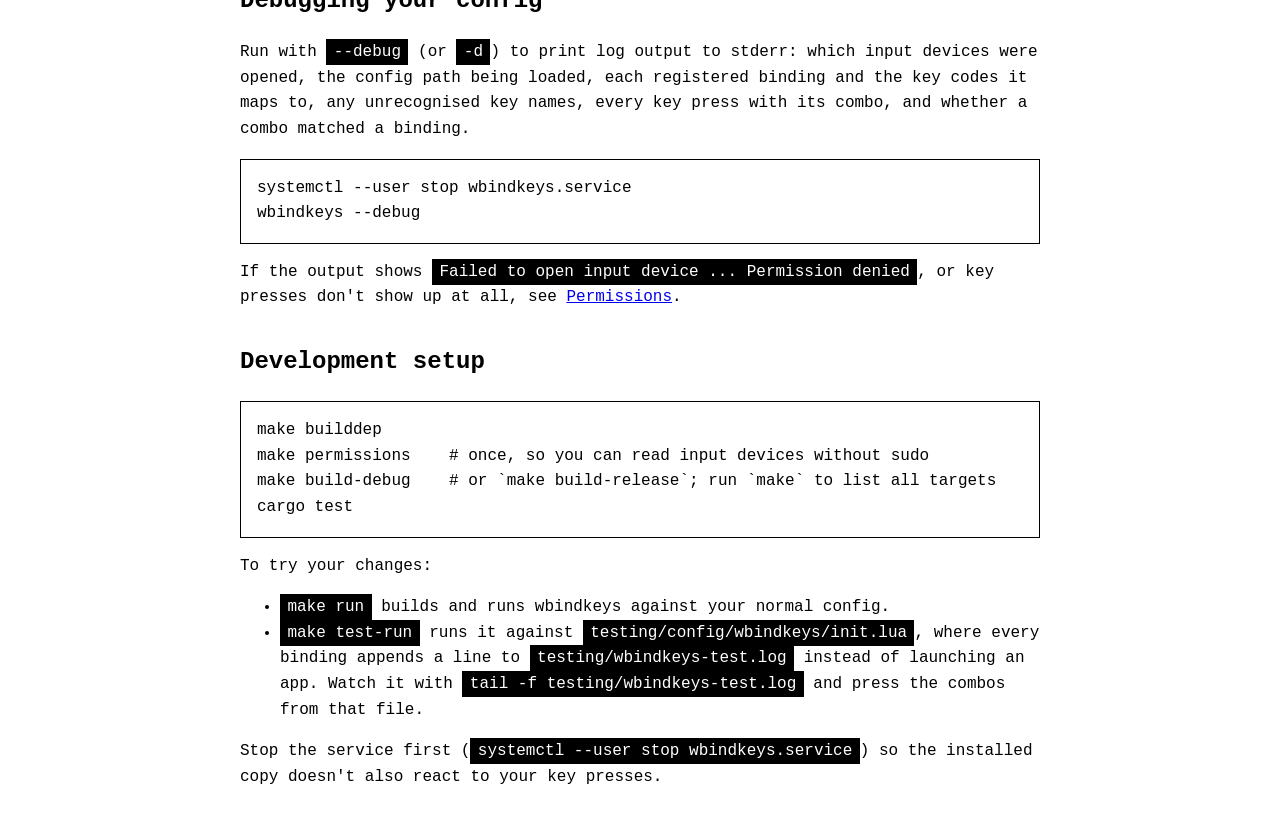
==== commit 969cb00c: "Make `make` print help for all targets Add ## descriptions to each target and a default help target " ====
--- a/docs/index.html
+++ b/docs/index.html
@@ -221,7 +221,7 @@
 <div class="sourceCode" id="cb11"><pre
 class="sourceCode sh"><code class="sourceCode bash"><span id="cb11-1"><a href="#cb11-1" aria-hidden="true" tabindex="-1"></a><span class="fu">make</span> builddep</span>
 <span id="cb11-2"><a href="#cb11-2" aria-hidden="true" tabindex="-1"></a><span class="fu">make</span> permissions    <span class="co"># once, so you can read input devices without sudo</span></span>
-<span id="cb11-3"><a href="#cb11-3" aria-hidden="true" tabindex="-1"></a><span class="fu">make</span> build-debug    <span class="co"># or `make` for a release build</span></span>
+<span id="cb11-3"><a href="#cb11-3" aria-hidden="true" tabindex="-1"></a><span class="fu">make</span> build-debug    <span class="co"># or `make build-release`; run `make` to list all targets</span></span>
 <span id="cb11-4"><a href="#cb11-4" aria-hidden="true" tabindex="-1"></a><span class="ex">cargo</span> test</span></code></pre></div>
 <p>To try your changes:</p>
 <ul>
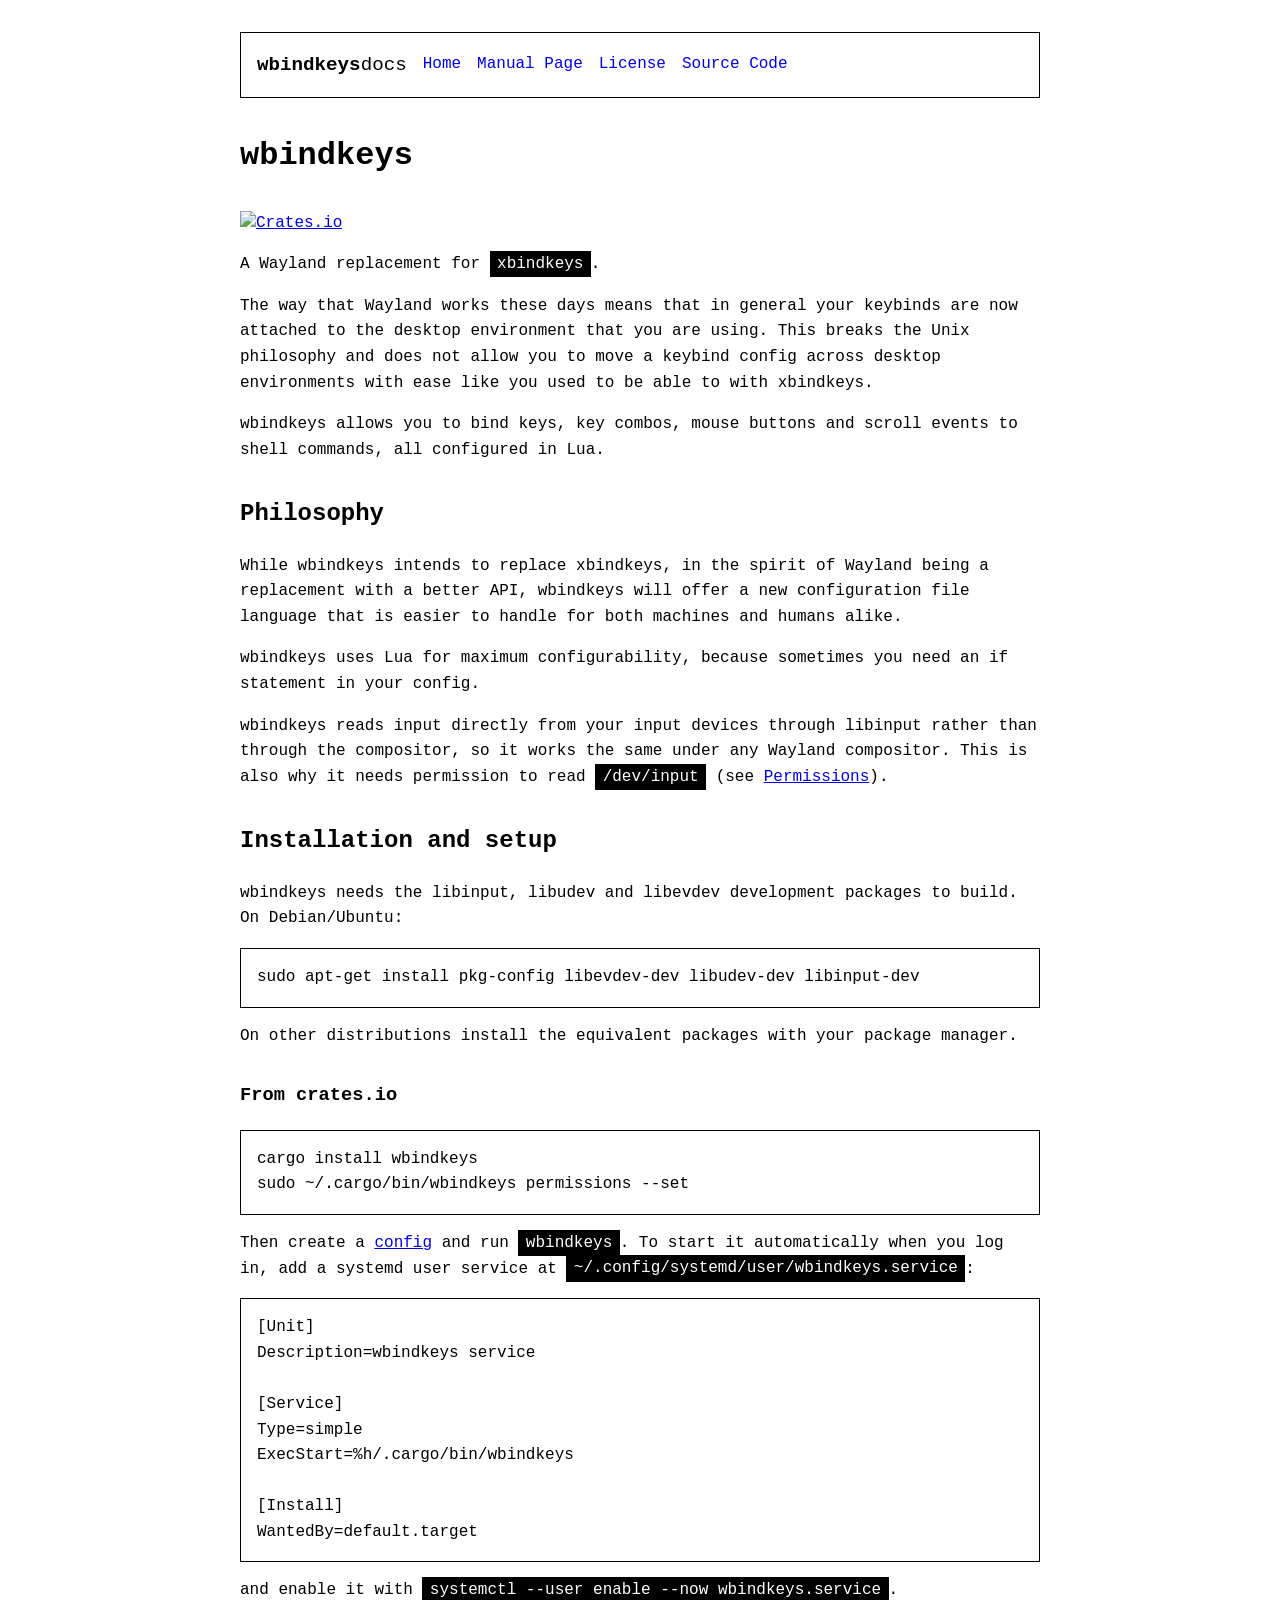
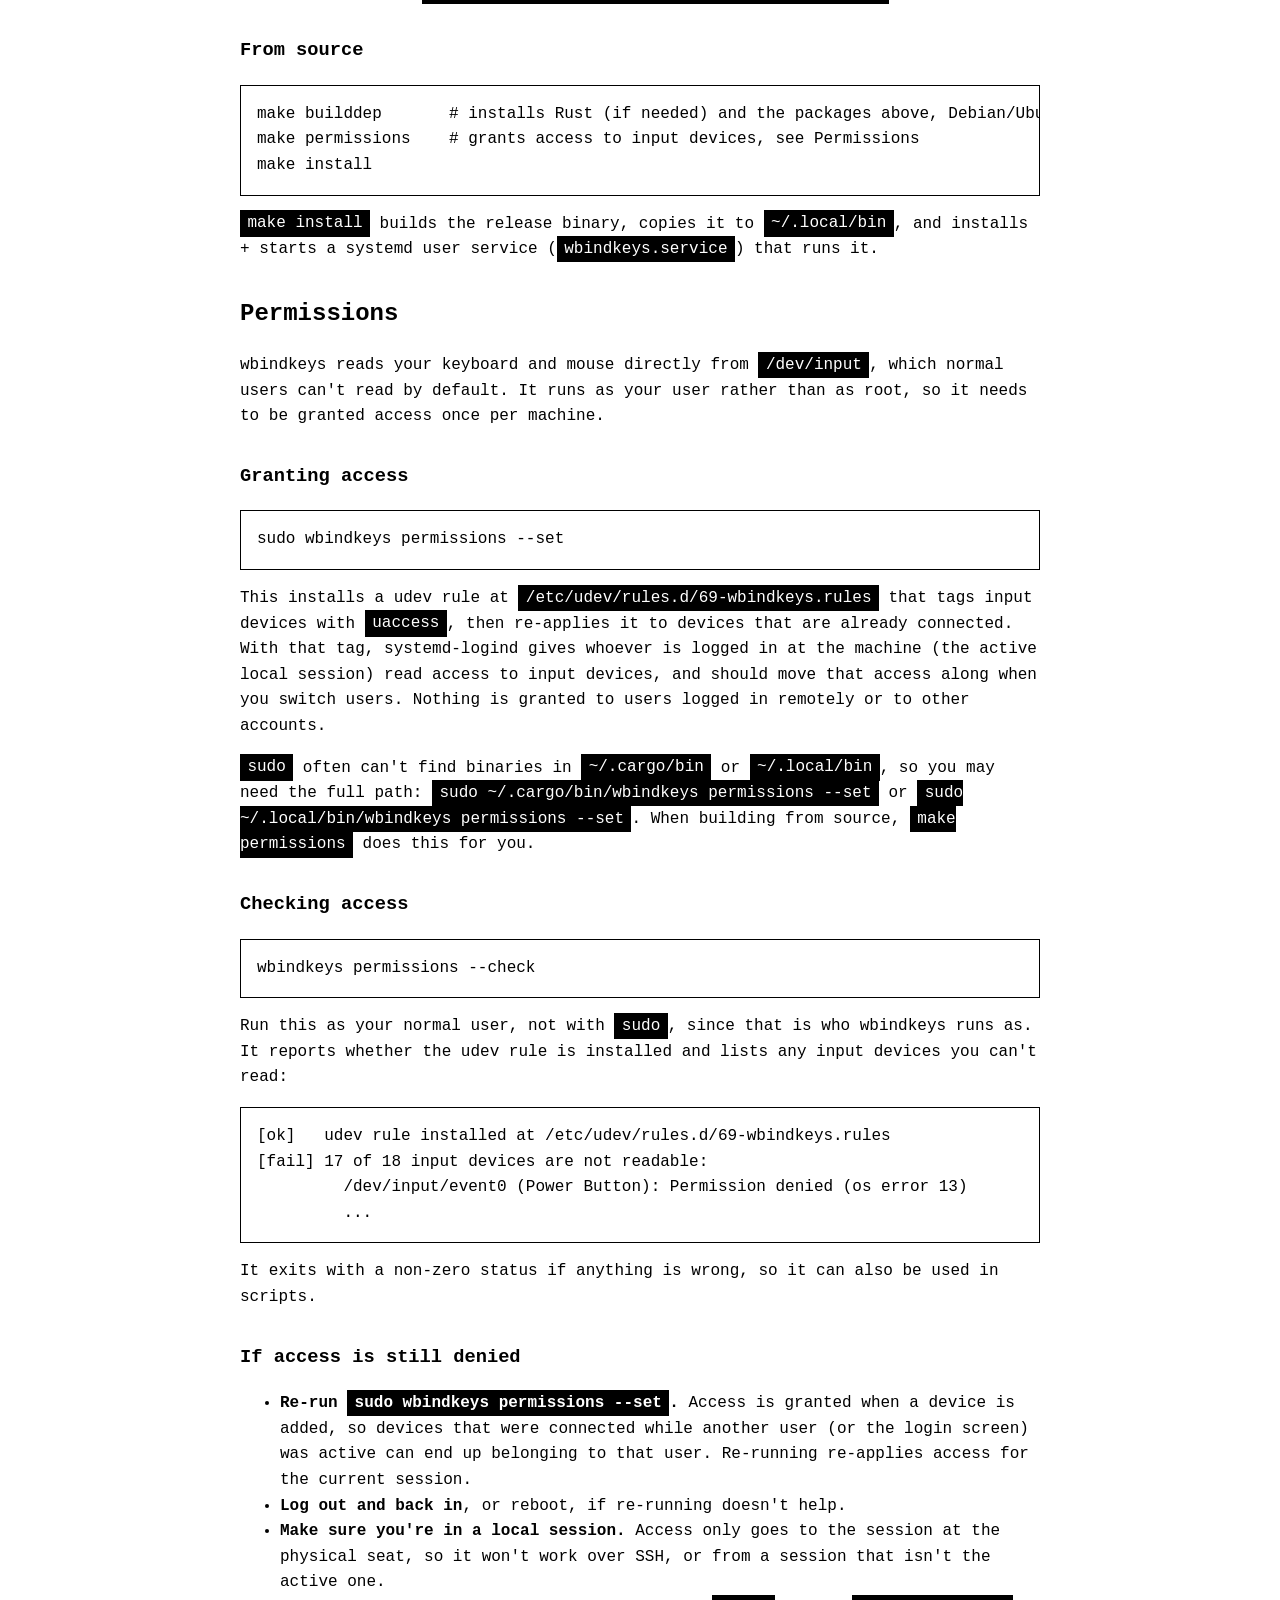
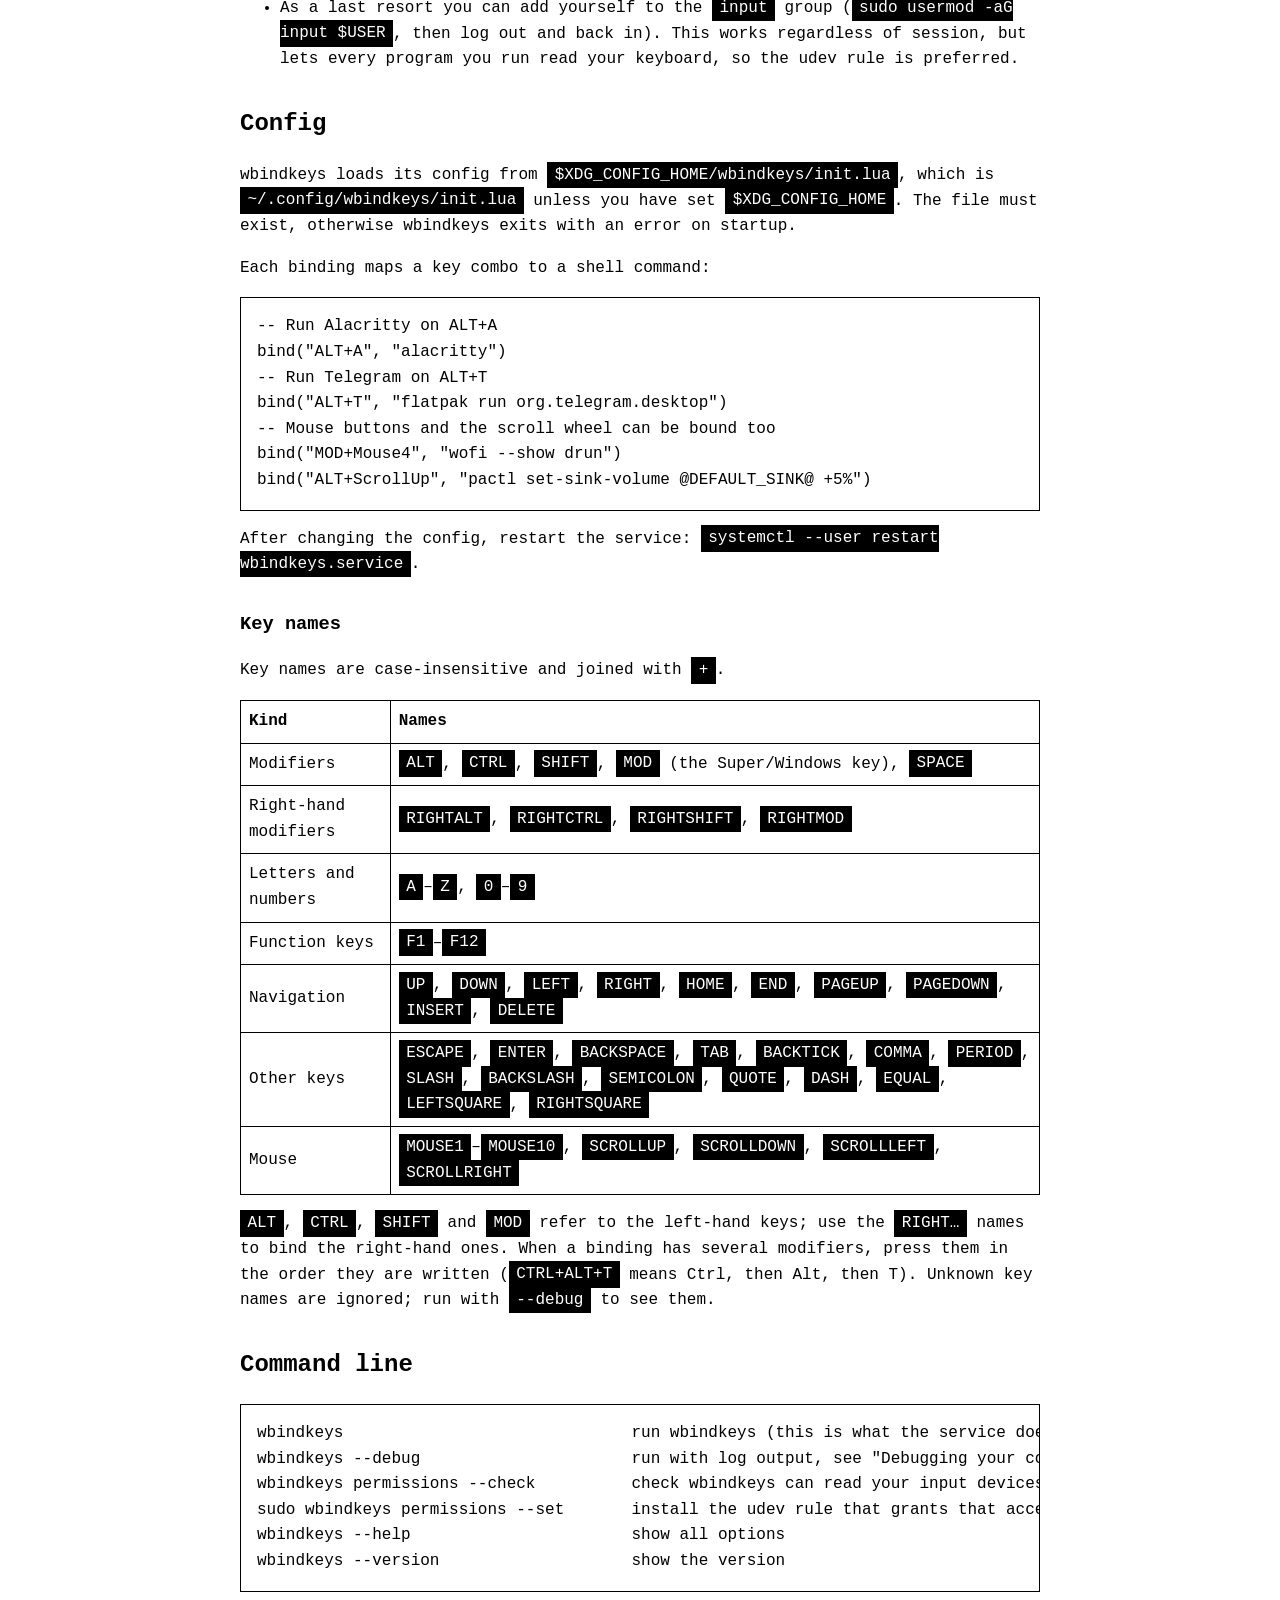
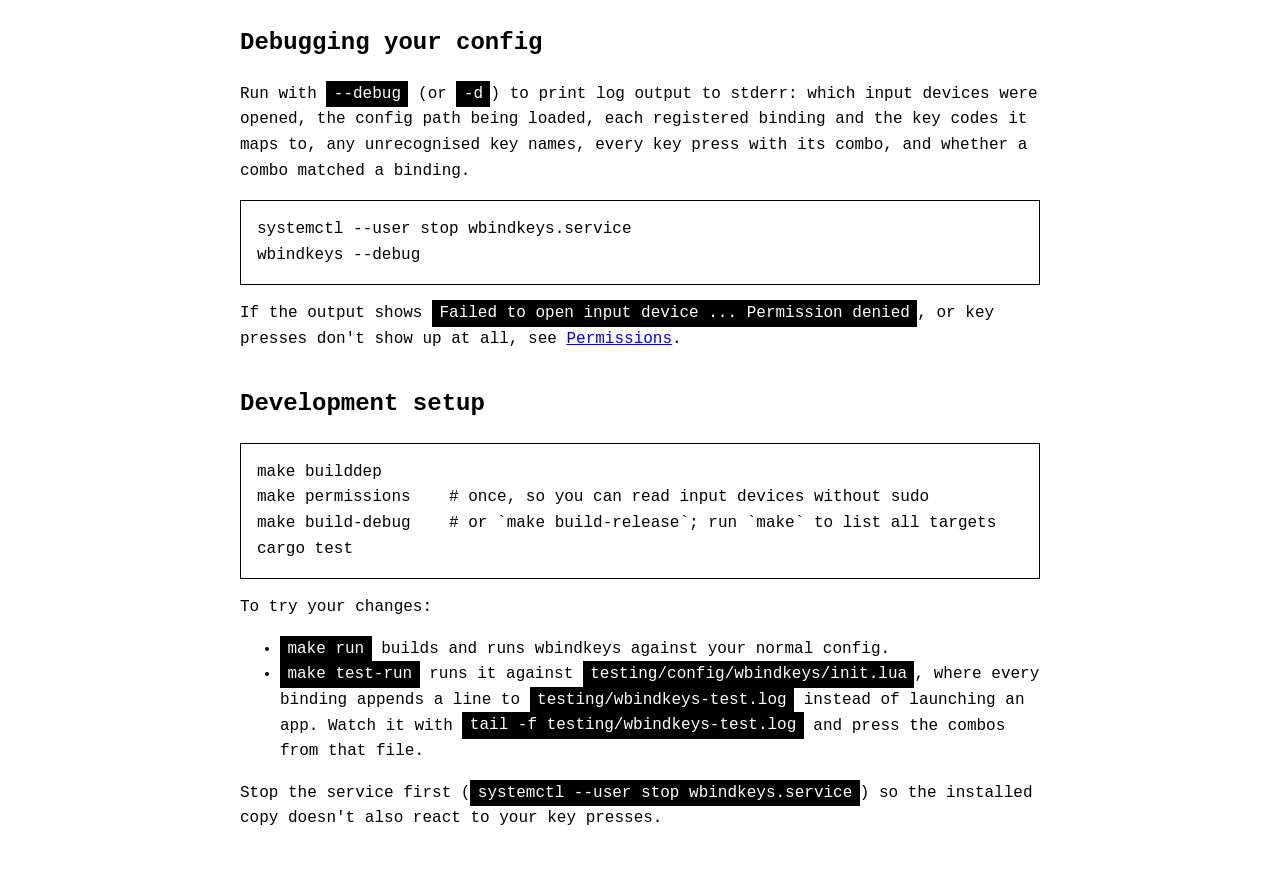
==== commit c9626532: "Add crates.io badge to README" ====
--- a/docs/index.html
+++ b/docs/index.html
@@ -21,6 +21,9 @@
     </ul>
 </nav>
 <h1 id="wbindkeys">wbindkeys</h1>
+<p><a href="https://crates.io/crates/wbindkeys"><img
+src="https://img.shields.io/crates/v/wbindkeys.svg"
+alt="Crates.io" /></a></p>
 <p>A Wayland replacement for <code>xbindkeys</code>.</p>
 <p>The way that Wayland works these days means that in general your
 keybinds are now attached to the desktop environment that you are using.
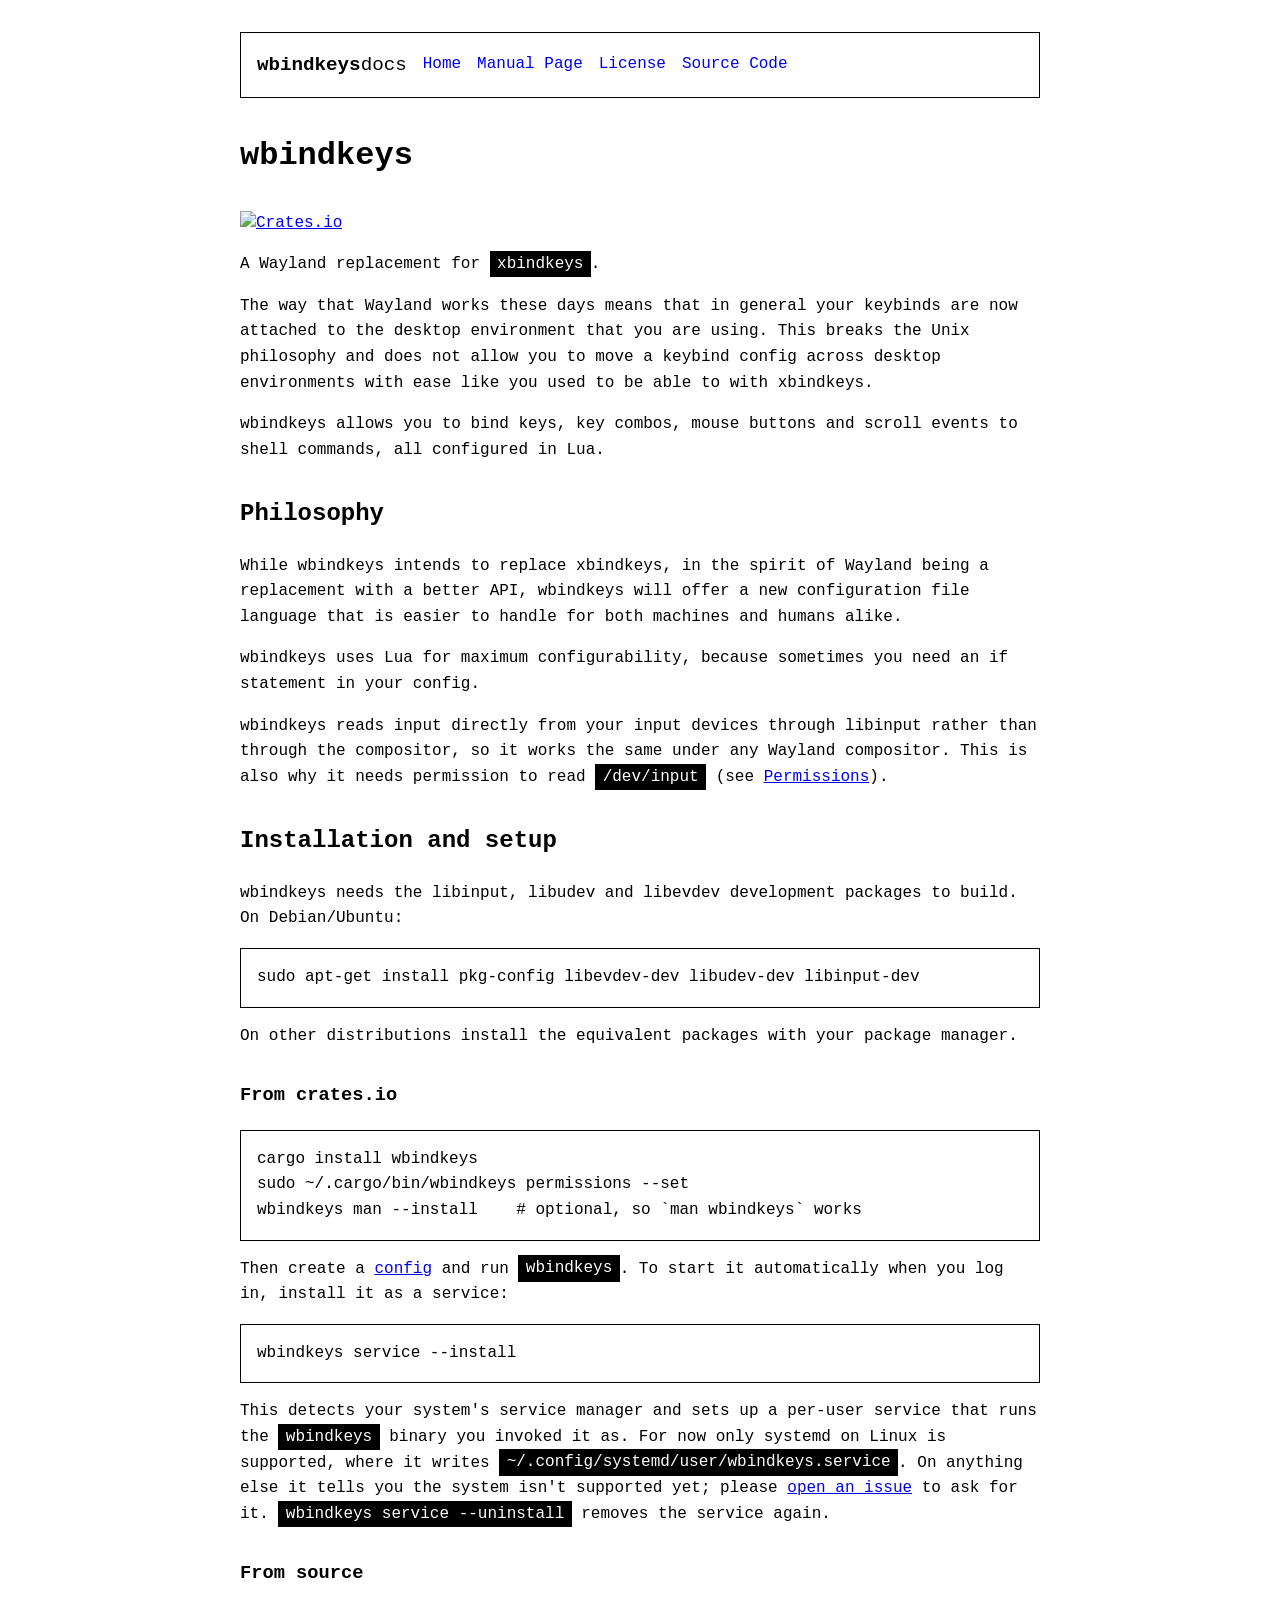
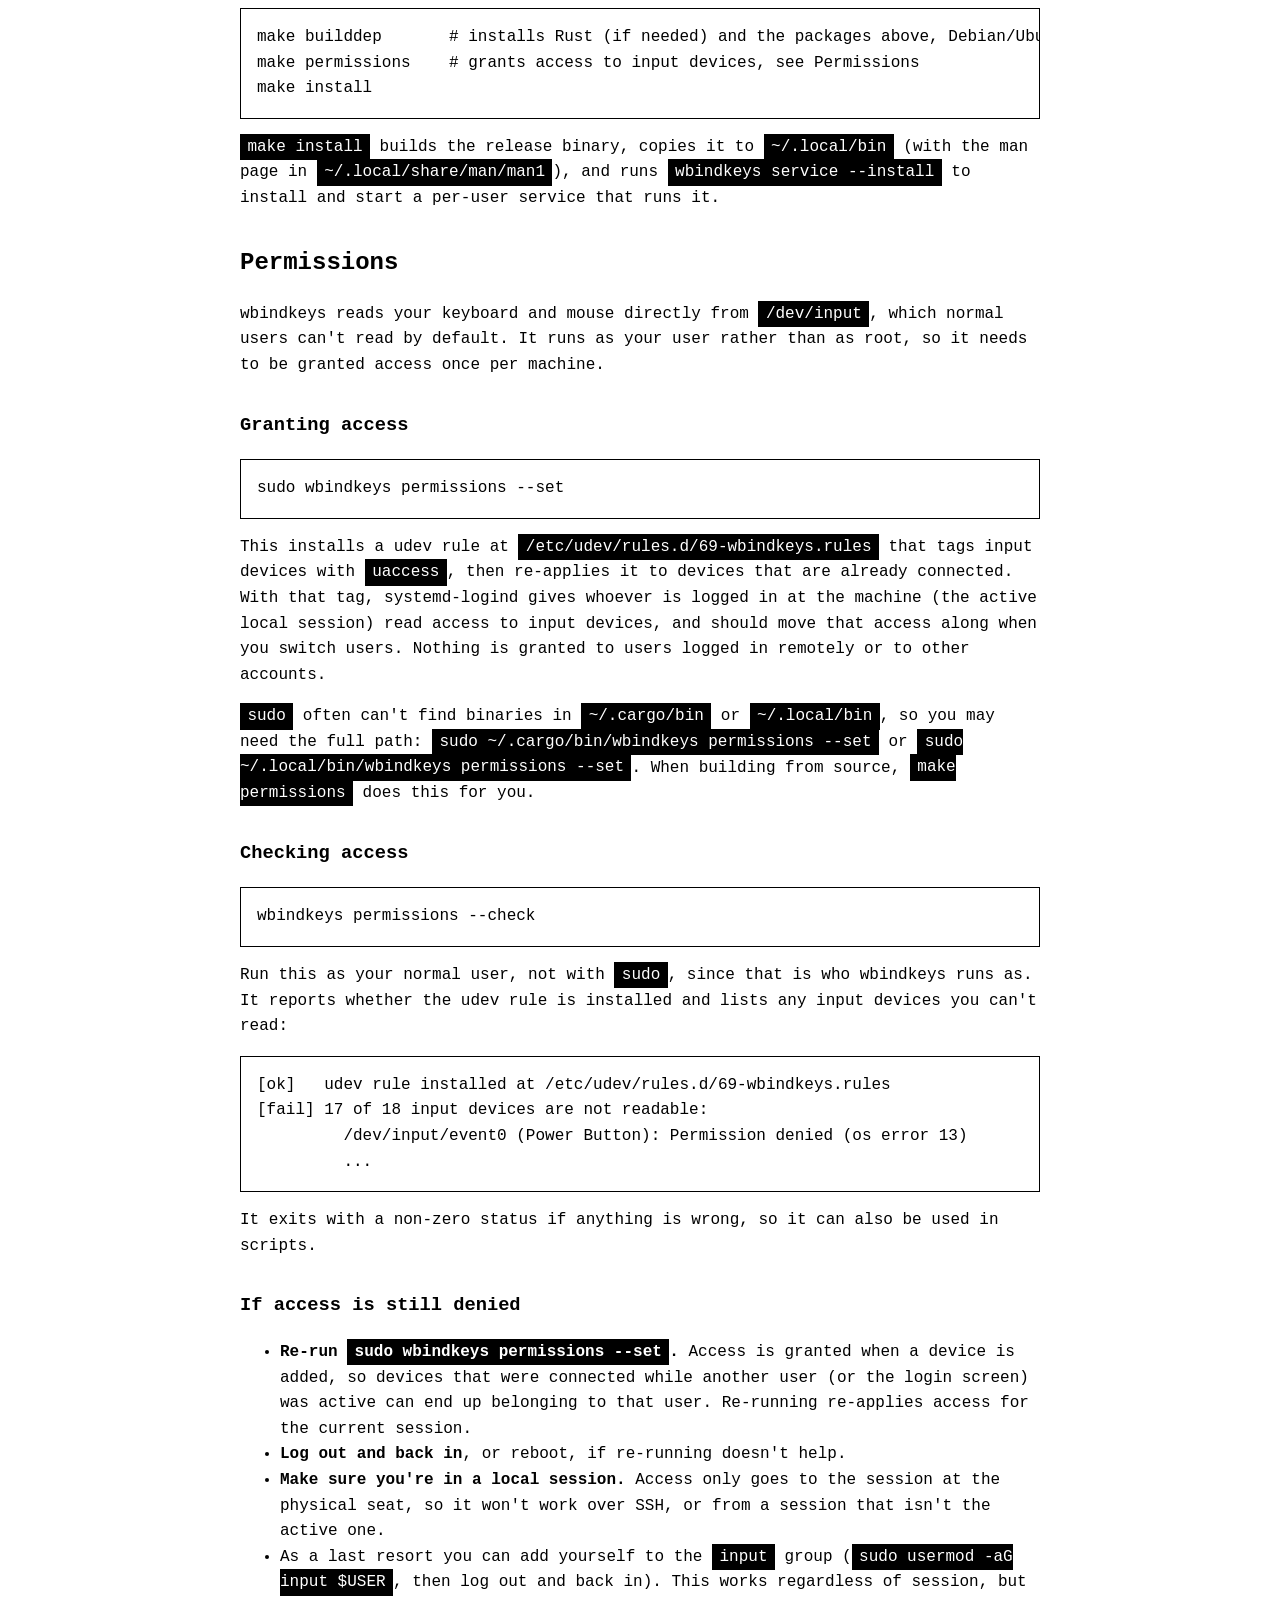
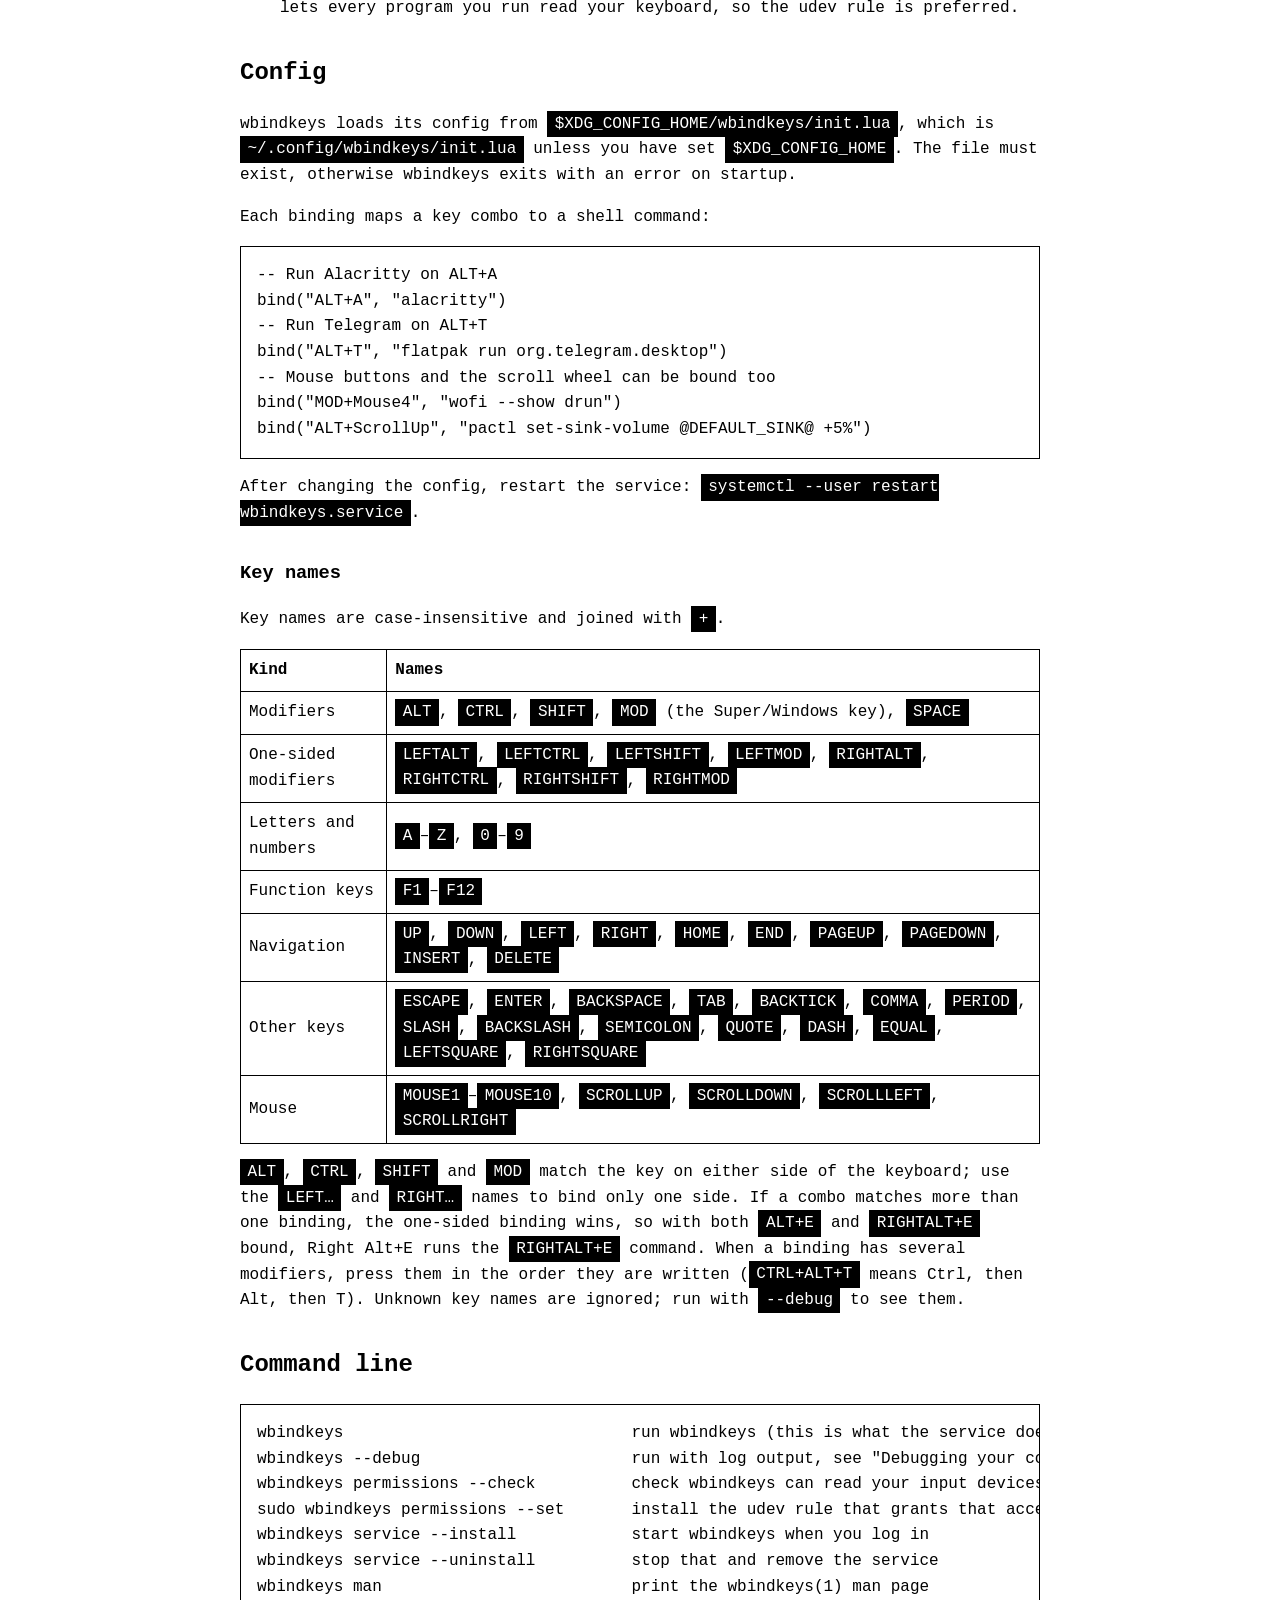
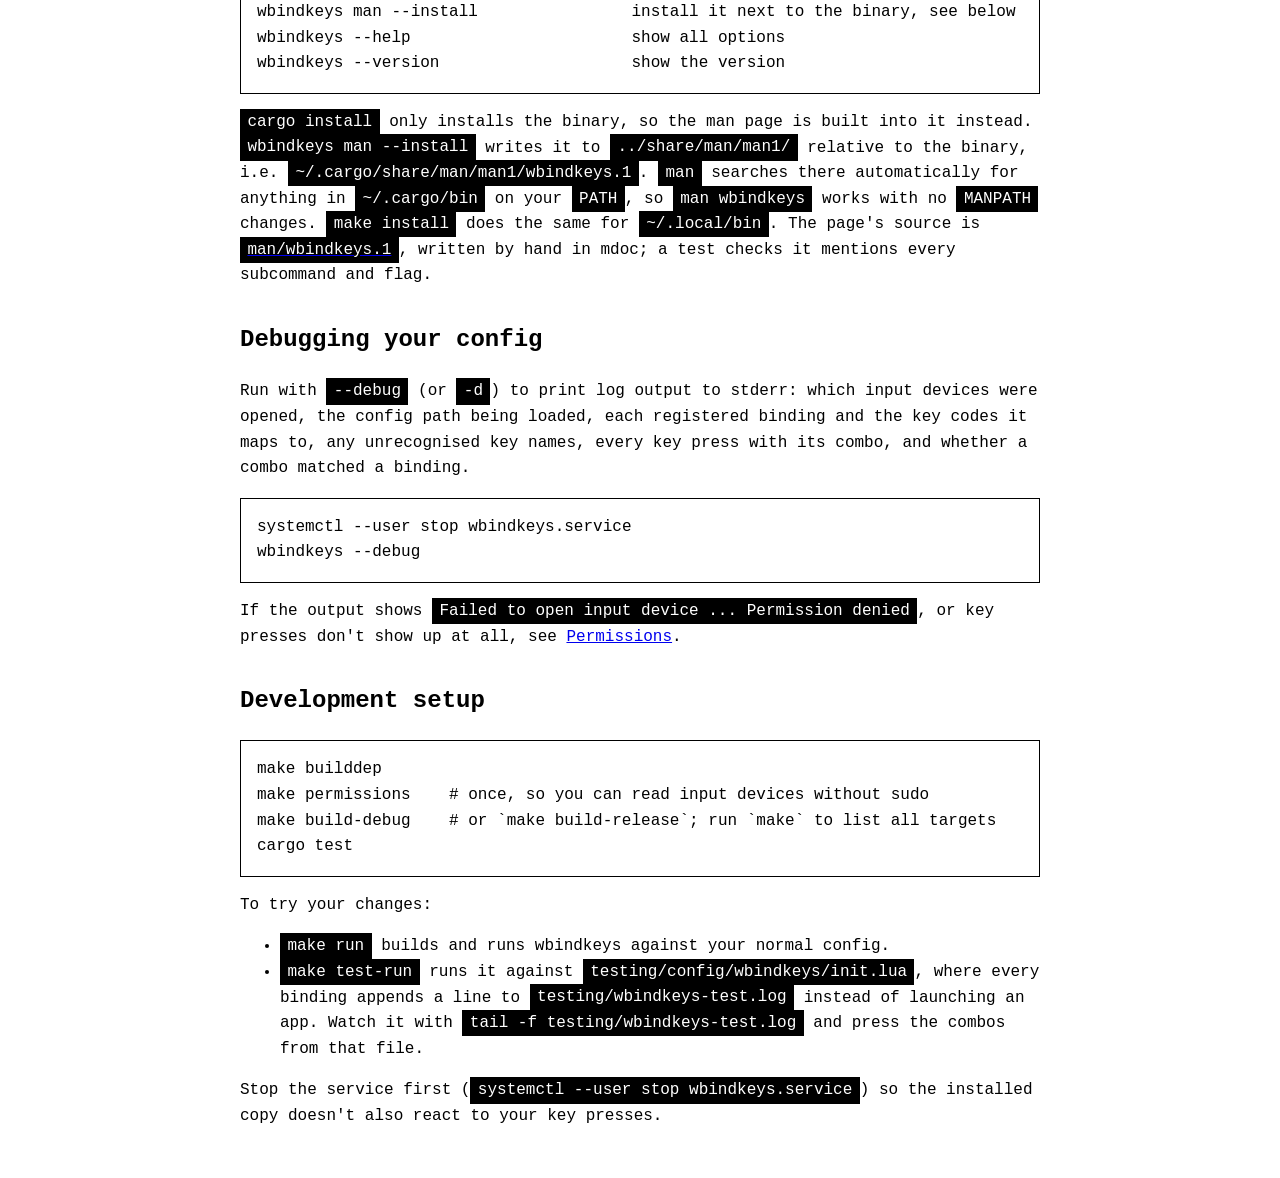
==== commit 3fc3b686: "Regenerate the docs site and fix the man page for mdoc generate_docs.sh copied mandoc's output only " ====
--- a/docs/index.html
+++ b/docs/index.html
@@ -52,30 +52,29 @@
 package manager.</p>
 <h3 id="from-cratesio">From crates.io</h3>
 <div class="sourceCode" id="cb2"><pre class="sourceCode sh"><code class="sourceCode bash"><span id="cb2-1"><a href="#cb2-1" aria-hidden="true" tabindex="-1"></a><span class="ex">cargo</span> install wbindkeys</span>
-<span id="cb2-2"><a href="#cb2-2" aria-hidden="true" tabindex="-1"></a><span class="fu">sudo</span> ~/.cargo/bin/wbindkeys permissions <span class="at">--set</span></span></code></pre></div>
+<span id="cb2-2"><a href="#cb2-2" aria-hidden="true" tabindex="-1"></a><span class="fu">sudo</span> ~/.cargo/bin/wbindkeys permissions <span class="at">--set</span></span>
+<span id="cb2-3"><a href="#cb2-3" aria-hidden="true" tabindex="-1"></a><span class="ex">wbindkeys</span> man <span class="at">--install</span>    <span class="co"># optional, so `man wbindkeys` works</span></span></code></pre></div>
 <p>Then create a <a href="#config">config</a> and run
-<code>wbindkeys</code>. To start it automatically when you log in, add a
-systemd user service at
-<code>~/.config/systemd/user/wbindkeys.service</code>:</p>
-<div class="sourceCode" id="cb3"><pre
-class="sourceCode ini"><code class="sourceCode ini"><span id="cb3-1"><a href="#cb3-1" aria-hidden="true" tabindex="-1"></a><span class="kw">[Unit]</span></span>
-<span id="cb3-2"><a href="#cb3-2" aria-hidden="true" tabindex="-1"></a><span class="dt">Description</span><span class="ot">=</span><span class="st">wbindkeys service</span></span>
-<span id="cb3-3"><a href="#cb3-3" aria-hidden="true" tabindex="-1"></a></span>
-<span id="cb3-4"><a href="#cb3-4" aria-hidden="true" tabindex="-1"></a><span class="kw">[Service]</span></span>
-<span id="cb3-5"><a href="#cb3-5" aria-hidden="true" tabindex="-1"></a><span class="dt">Type</span><span class="ot">=</span><span class="st">simple</span></span>
-<span id="cb3-6"><a href="#cb3-6" aria-hidden="true" tabindex="-1"></a><span class="dt">ExecStart</span><span class="ot">=</span><span class="st">%h/.cargo/bin/wbindkeys</span></span>
-<span id="cb3-7"><a href="#cb3-7" aria-hidden="true" tabindex="-1"></a></span>
-<span id="cb3-8"><a href="#cb3-8" aria-hidden="true" tabindex="-1"></a><span class="kw">[Install]</span></span>
-<span id="cb3-9"><a href="#cb3-9" aria-hidden="true" tabindex="-1"></a><span class="dt">WantedBy</span><span class="ot">=</span><span class="st">default.target</span></span></code></pre></div>
-<p>and enable it with
-<code>systemctl --user enable --now wbindkeys.service</code>.</p>
+<code>wbindkeys</code>. To start it automatically when you log in,
+install it as a service:</p>
+<div class="sourceCode" id="cb3"><pre class="sourceCode sh"><code class="sourceCode bash"><span id="cb3-1"><a href="#cb3-1" aria-hidden="true" tabindex="-1"></a><span class="ex">wbindkeys</span> service <span class="at">--install</span></span></code></pre></div>
+<p>This detects your system's service manager and sets up a per-user
+service that runs the <code>wbindkeys</code> binary you invoked it as.
+For now only systemd on Linux is supported, where it writes
+<code>~/.config/systemd/user/wbindkeys.service</code>. On anything else
+it tells you the system isn't supported yet; please <a
+href="https://github.com/divanvisagie/wbindkeys/issues">open an
+issue</a> to ask for it. <code>wbindkeys service --uninstall</code>
+removes the service again.</p>
 <h3 id="from-source">From source</h3>
 <div class="sourceCode" id="cb4"><pre class="sourceCode sh"><code class="sourceCode bash"><span id="cb4-1"><a href="#cb4-1" aria-hidden="true" tabindex="-1"></a><span class="fu">make</span> builddep       <span class="co"># installs Rust (if needed) and the packages above, Debian/Ubuntu only</span></span>
 <span id="cb4-2"><a href="#cb4-2" aria-hidden="true" tabindex="-1"></a><span class="fu">make</span> permissions    <span class="co"># grants access to input devices, see Permissions</span></span>
 <span id="cb4-3"><a href="#cb4-3" aria-hidden="true" tabindex="-1"></a><span class="fu">make</span> install</span></code></pre></div>
 <p><code>make install</code> builds the release binary, copies it to
-<code>~/.local/bin</code>, and installs + starts a systemd user service
-(<code>wbindkeys.service</code>) that runs it.</p>
+<code>~/.local/bin</code> (with the man page in
+<code>~/.local/share/man/man1</code>), and runs
+<code>wbindkeys service --install</code> to install and start a per-user
+service that runs it.</p>
 <h2 id="permissions">Permissions</h2>
 <p>wbindkeys reads your keyboard and mouse directly from
 <code>/dev/input</code>, which normal users can't read by default. It
@@ -158,8 +157,9 @@
 <code>MOD</code> (the Super/Windows key), <code>SPACE</code></td>
 </tr>
 <tr>
-<td>Right-hand modifiers</td>
-<td><code>RIGHTALT</code>, <code>RIGHTCTRL</code>,
+<td>One-sided modifiers</td>
+<td><code>LEFTALT</code>, <code>LEFTCTRL</code>, <code>LEFTSHIFT</code>,
+<code>LEFTMOD</code>, <code>RIGHTALT</code>, <code>RIGHTCTRL</code>,
 <code>RIGHTSHIFT</code>, <code>RIGHTMOD</code></td>
 </tr>
 <tr>
@@ -195,9 +195,12 @@
 </tbody>
 </table>
 <p><code>ALT</code>, <code>CTRL</code>, <code>SHIFT</code> and
-<code>MOD</code> refer to the left-hand keys; use the
-<code>RIGHT…</code> names to bind the right-hand ones. When a binding
-has several modifiers, press them in the order they are written
+<code>MOD</code> match the key on either side of the keyboard; use the
+<code>LEFT…</code> and <code>RIGHT…</code> names to bind only one side.
+If a combo matches more than one binding, the one-sided binding wins, so
+with both <code>ALT+E</code> and <code>RIGHTALT+E</code> bound, Right
+Alt+E runs the <code>RIGHTALT+E</code> command. When a binding has
+several modifiers, press them in the order they are written
 (<code>CTRL+ALT+T</code> means Ctrl, then Alt, then T). Unknown key
 names are ignored; run with <code>--debug</code> to see them.</p>
 <h2 id="command-line">Command line</h2>
@@ -205,8 +208,22 @@
 wbindkeys --debug                      run with log output, see &quot;Debugging your config&quot;
 wbindkeys permissions --check          check wbindkeys can read your input devices
 sudo wbindkeys permissions --set       install the udev rule that grants that access
+wbindkeys service --install            start wbindkeys when you log in
+wbindkeys service --uninstall          stop that and remove the service
+wbindkeys man                          print the wbindkeys(1) man page
+wbindkeys man --install                install it next to the binary, see below
 wbindkeys --help                       show all options
 wbindkeys --version                    show the version</code></pre>
+<p><code>cargo install</code> only installs the binary, so the man page
+is built into it instead. <code>wbindkeys man --install</code> writes it
+to <code>../share/man/man1/</code> relative to the binary, i.e.
+<code>~/.cargo/share/man/man1/wbindkeys.1</code>. <code>man</code>
+searches there automatically for anything in <code>~/.cargo/bin</code>
+on your <code>PATH</code>, so <code>man wbindkeys</code> works with no
+<code>MANPATH</code> changes. <code>make install</code> does the same
+for <code>~/.local/bin</code>. The page's source is <a
+href="man/wbindkeys.1"><code>man/wbindkeys.1</code></a>, written by hand
+in mdoc; a test checks it mentions every subcommand and flag.</p>
 <h2 id="debugging-your-config">Debugging your config</h2>
 <p>Run with <code>--debug</code> (or <code>-d</code>) to print log
 output to stderr: which input devices were opened, the config path being
--- a/docs/style.css
+++ b/docs/style.css
@@ -325,3 +325,13 @@
         color: #b3b3b3;
     }
 }
+
+/* Man page: mdoc wraps names, flags and commands in <code>, so show them as
+   bold monospace in running text, like man(1) does, rather than as boxes */
+.manual-text code {
+    border: none;
+    padding: 0;
+    background-color: transparent;
+    color: inherit;
+    font-weight: bold;
+}
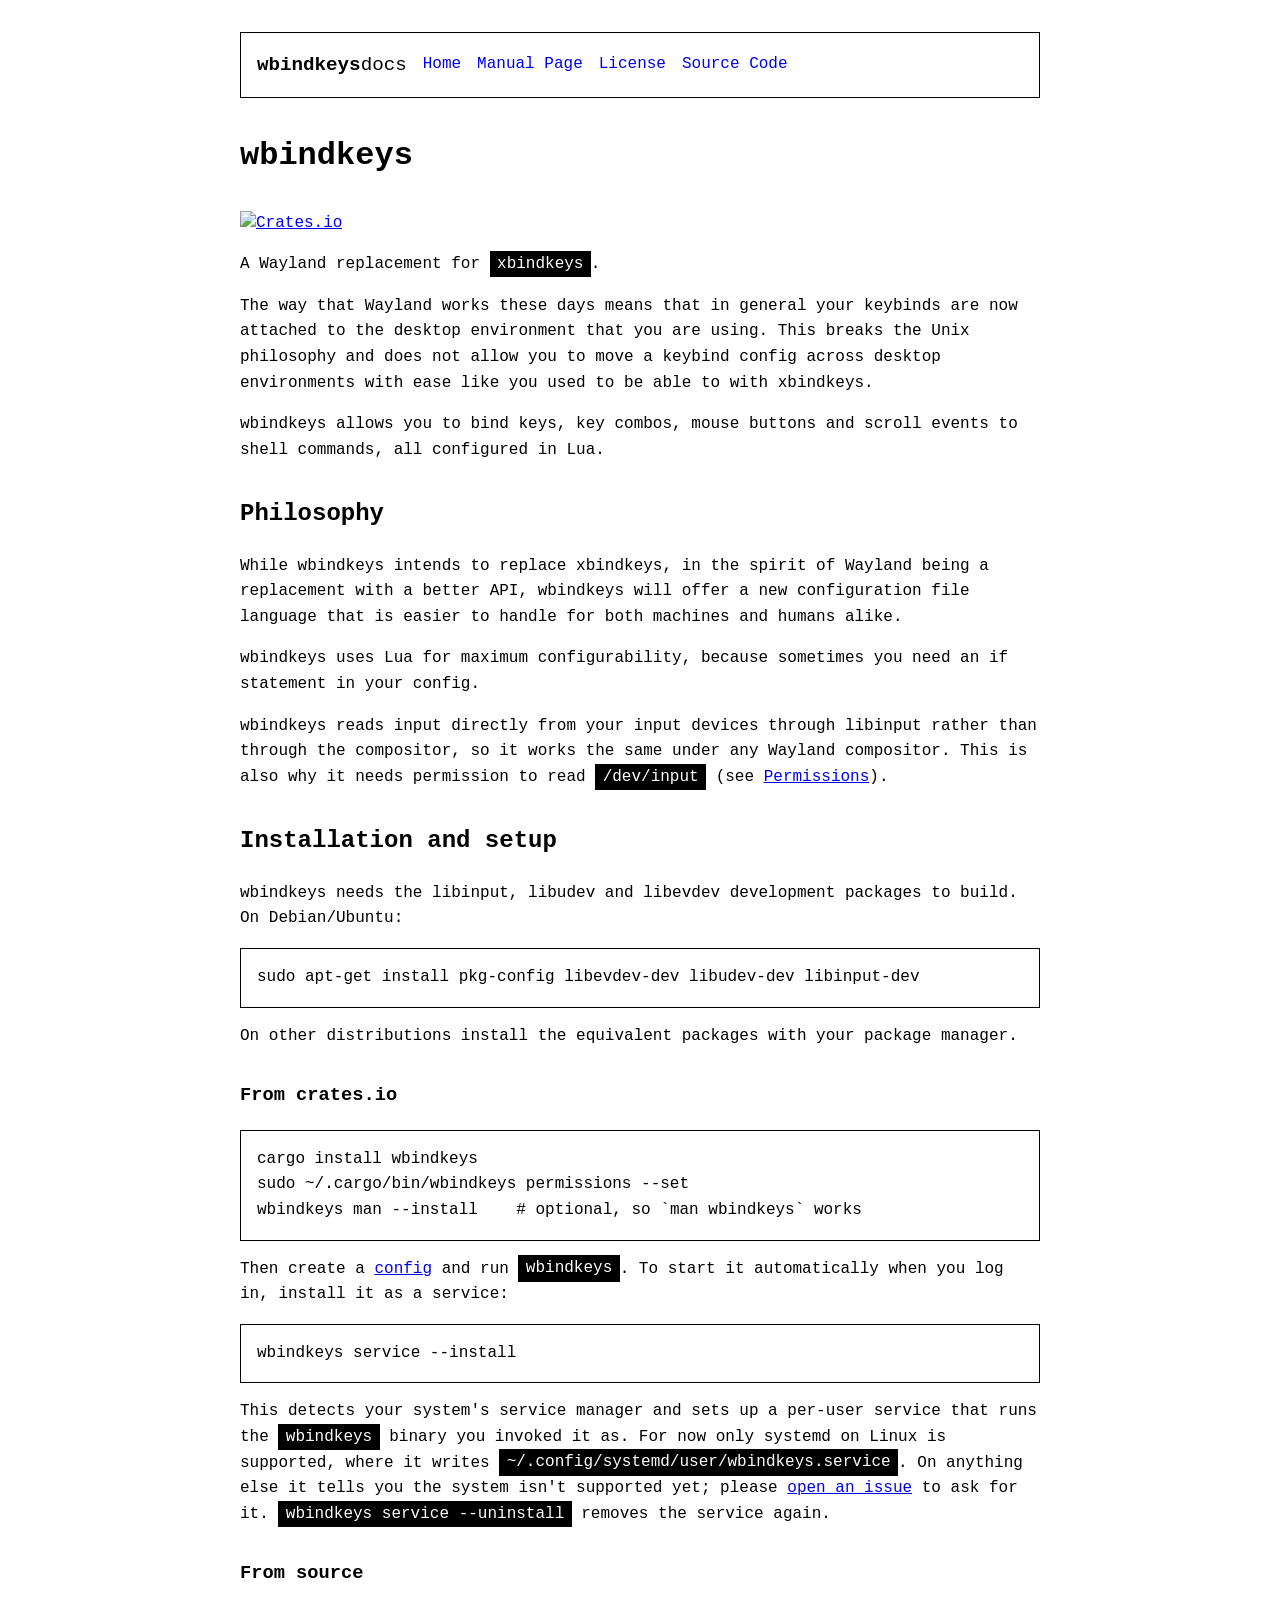
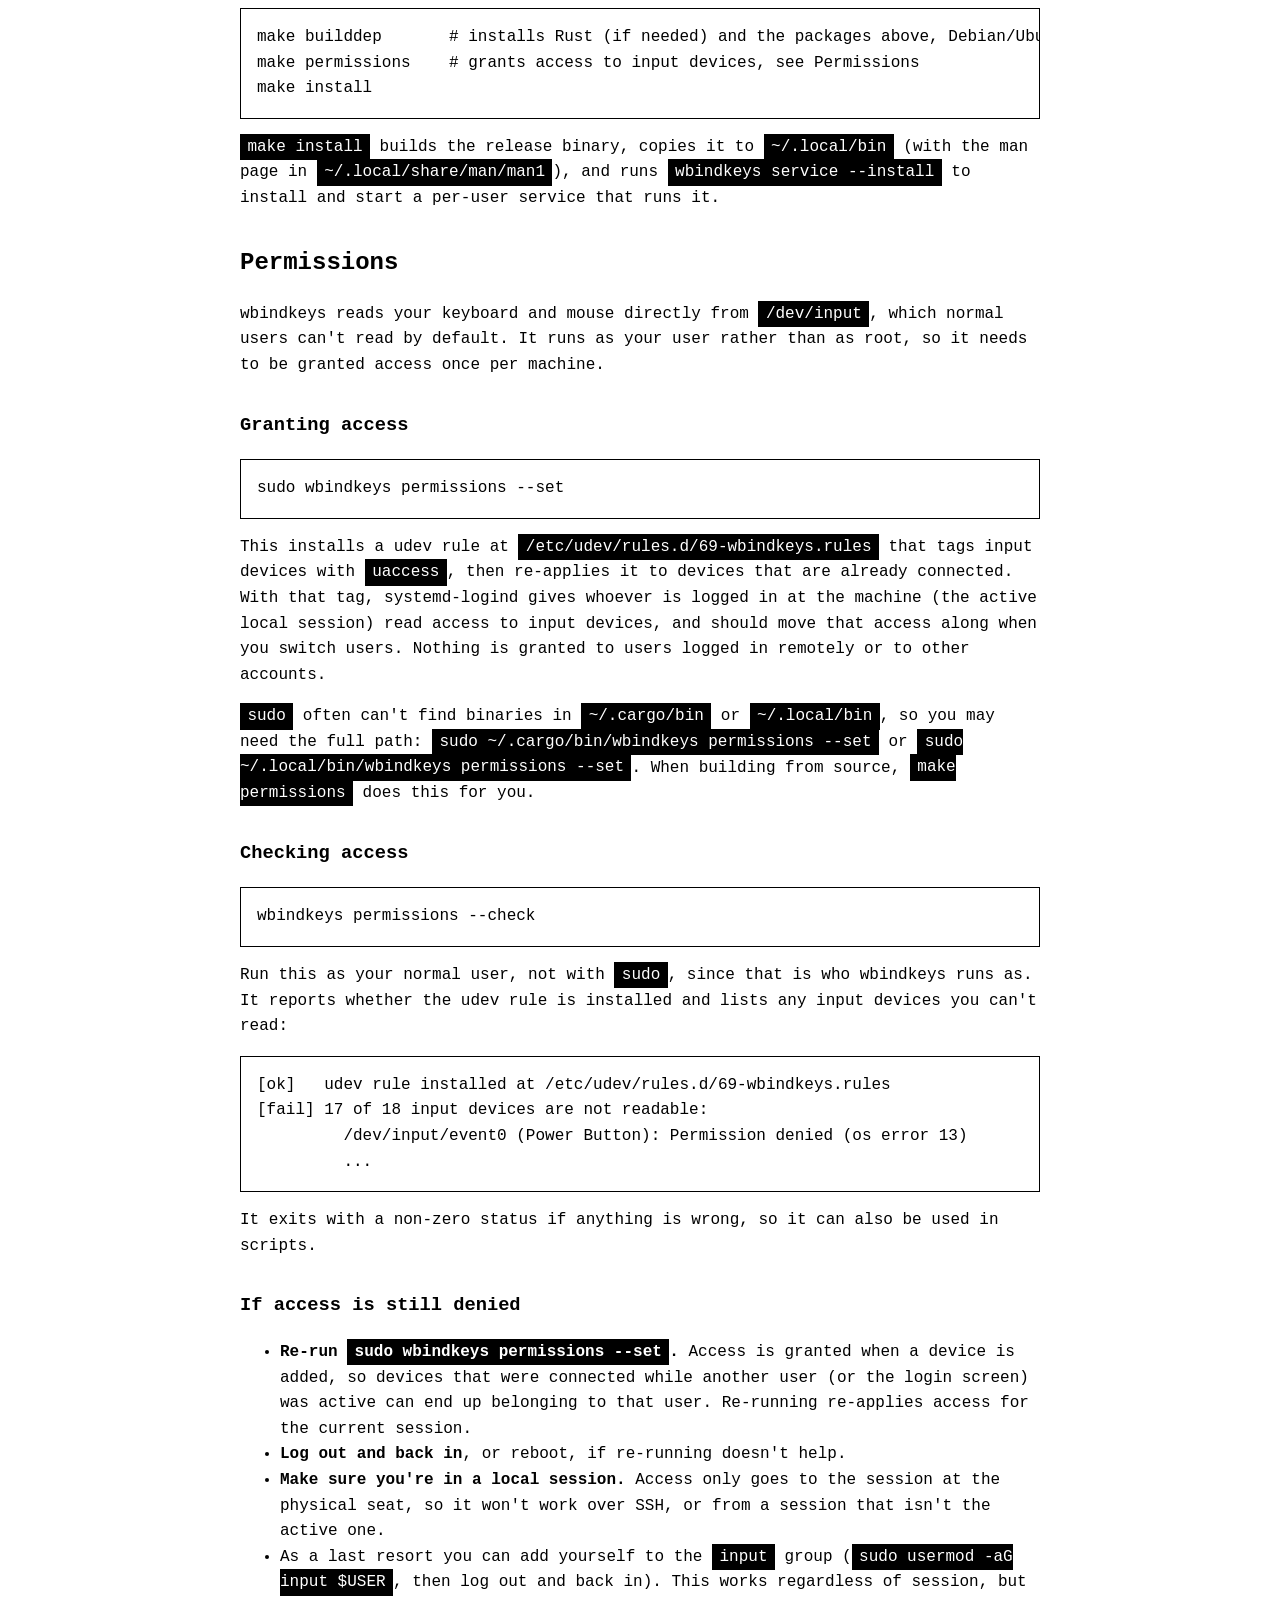
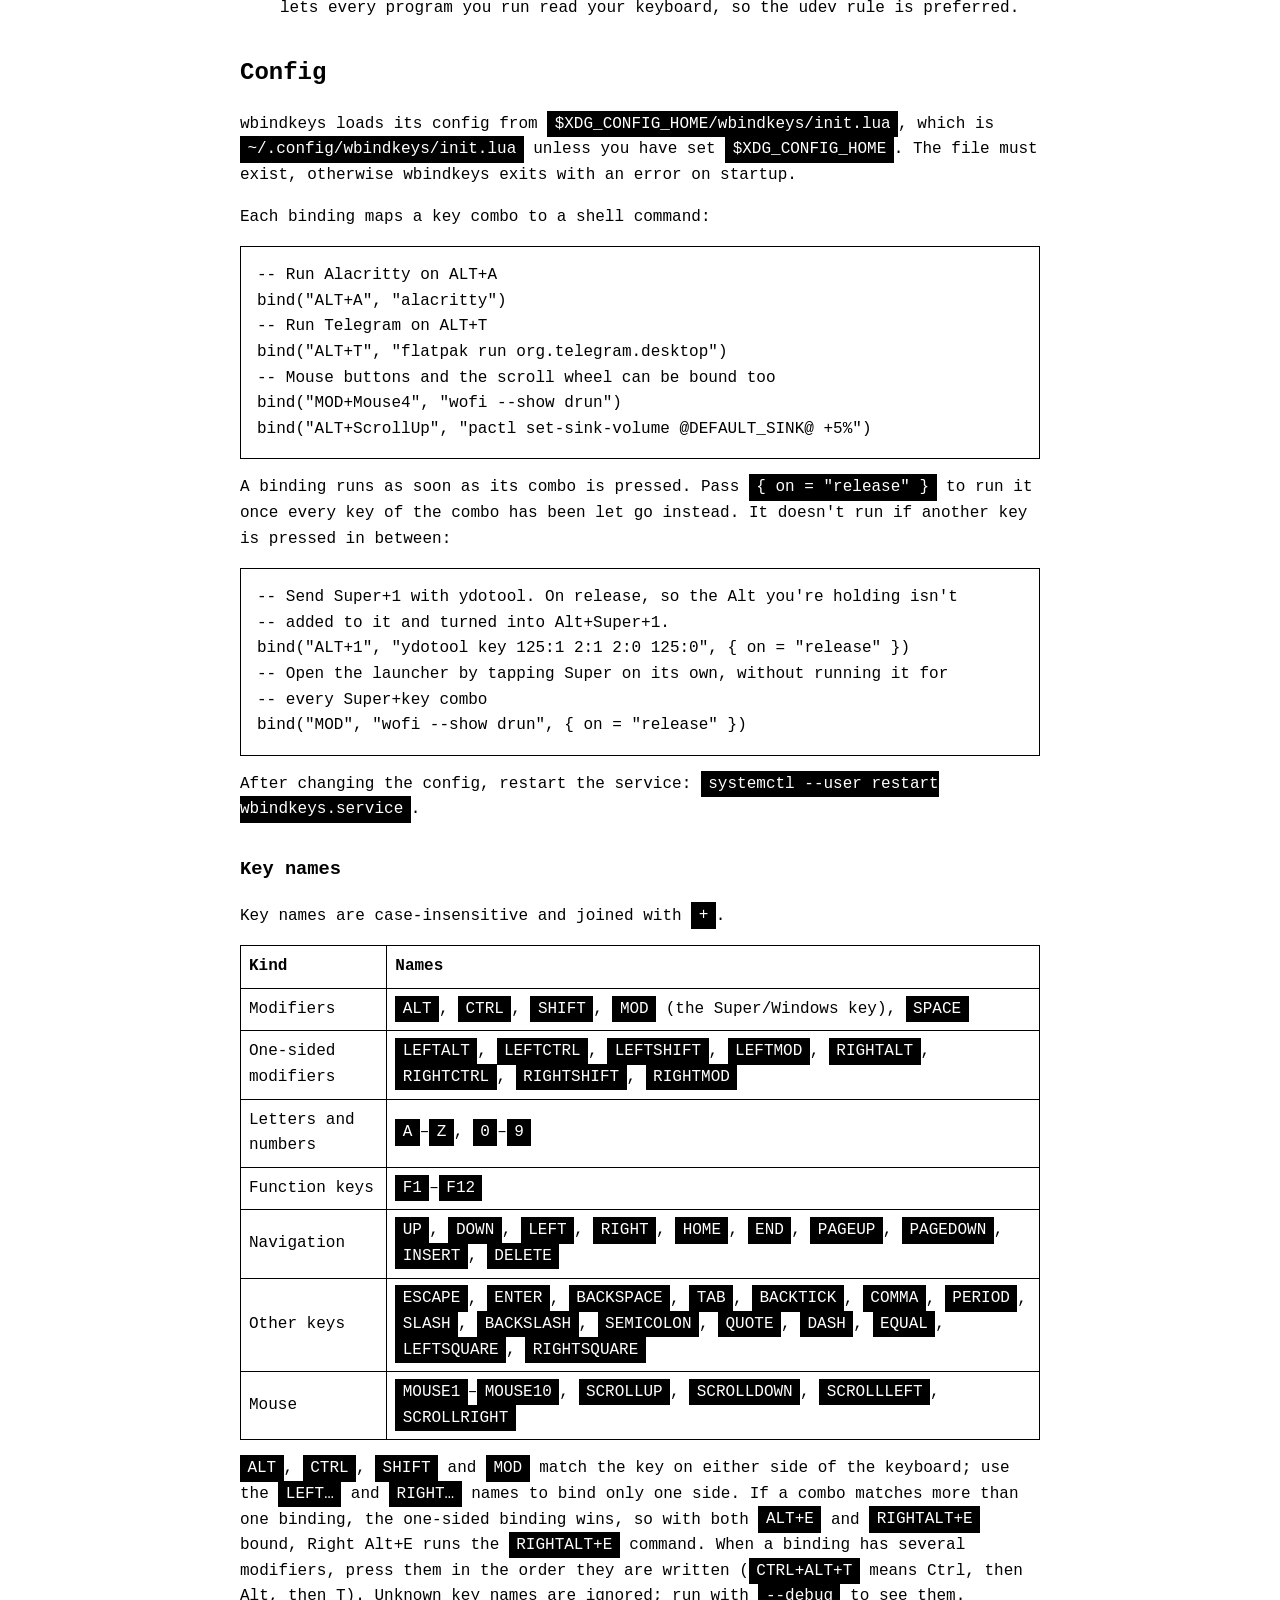
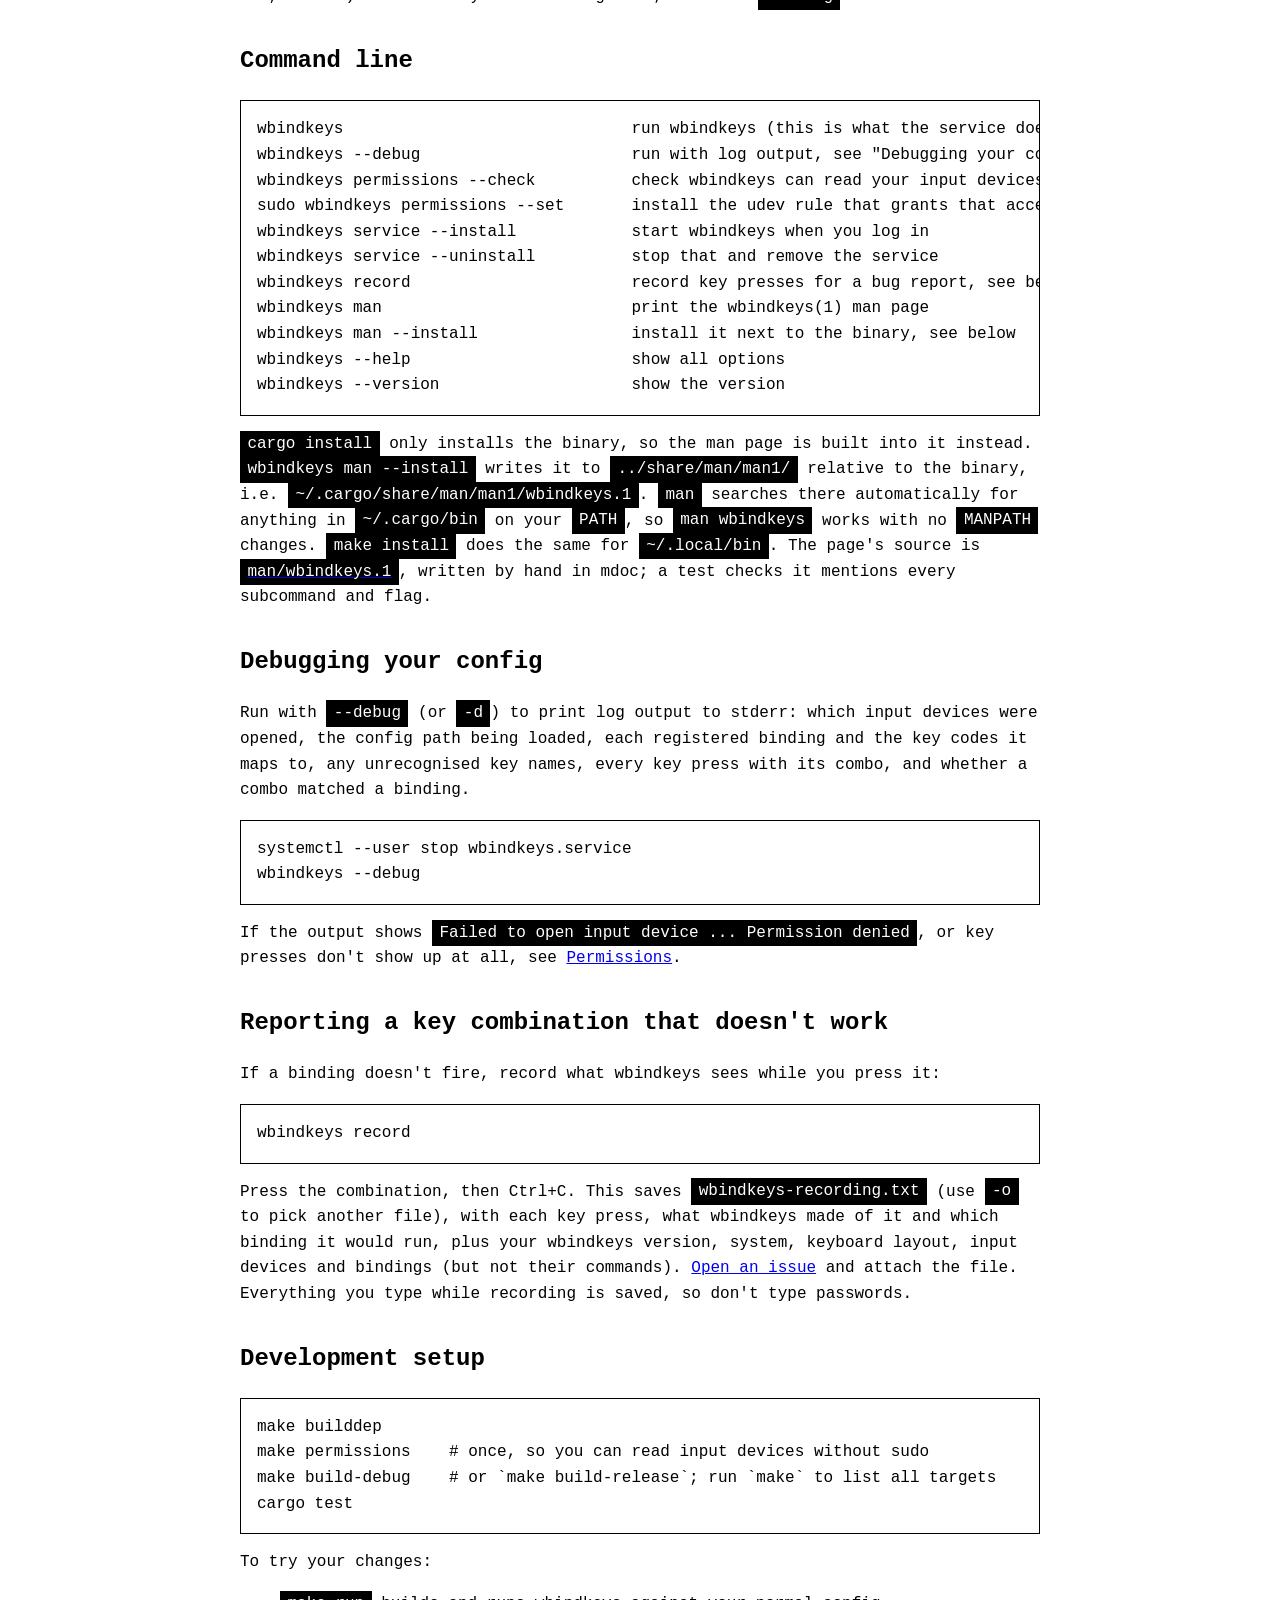
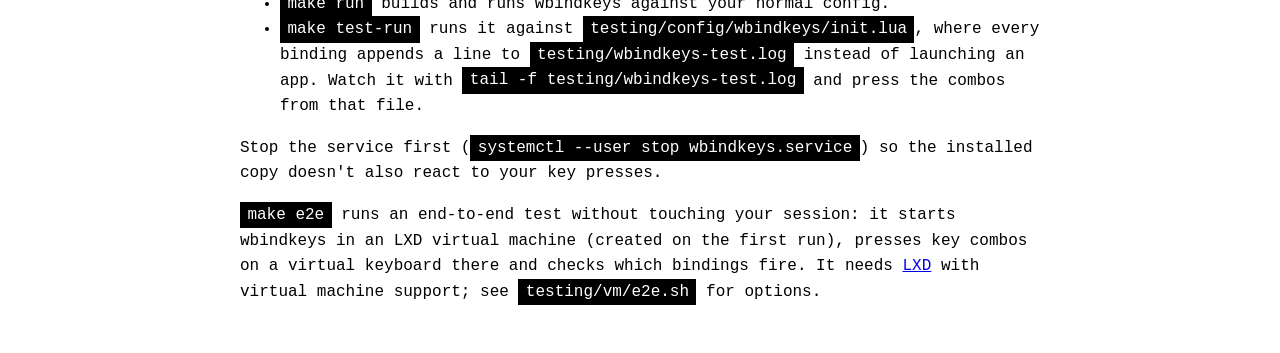
==== commit affd2d60: "Add release bindings that run once the combo is let go bind() takes an optional third argument: with" ====
--- a/docs/index.html
+++ b/docs/index.html
@@ -139,6 +139,17 @@
 <span id="cb8-5"><a href="#cb8-5" aria-hidden="true" tabindex="-1"></a><span class="co">-- Mouse buttons and the scroll wheel can be bound too</span></span>
 <span id="cb8-6"><a href="#cb8-6" aria-hidden="true" tabindex="-1"></a>bind<span class="op">(</span><span class="st">&quot;MOD+Mouse4&quot;</span><span class="op">,</span> <span class="st">&quot;wofi --show drun&quot;</span><span class="op">)</span></span>
 <span id="cb8-7"><a href="#cb8-7" aria-hidden="true" tabindex="-1"></a>bind<span class="op">(</span><span class="st">&quot;ALT+ScrollUp&quot;</span><span class="op">,</span> <span class="st">&quot;pactl set-sink-volume @DEFAULT_SINK@ +5%&quot;</span><span class="op">)</span></span></code></pre></div>
+<p>A binding runs as soon as its combo is pressed. Pass
+<code>{ on = "release" }</code> to run it once every key of the combo
+has been let go instead. It doesn't run if another key is pressed in
+between:</p>
+<div class="sourceCode" id="cb9"><pre
+class="sourceCode lua"><code class="sourceCode lua"><span id="cb9-1"><a href="#cb9-1" aria-hidden="true" tabindex="-1"></a><span class="co">-- Send Super+1 with ydotool. On release, so the Alt you&#39;re holding isn&#39;t</span></span>
+<span id="cb9-2"><a href="#cb9-2" aria-hidden="true" tabindex="-1"></a><span class="co">-- added to it and turned into Alt+Super+1.</span></span>
+<span id="cb9-3"><a href="#cb9-3" aria-hidden="true" tabindex="-1"></a>bind<span class="op">(</span><span class="st">&quot;ALT+1&quot;</span><span class="op">,</span> <span class="st">&quot;ydotool key 125:1 2:1 2:0 125:0&quot;</span><span class="op">,</span> <span class="op">{</span> <span class="va">on</span> <span class="op">=</span> <span class="st">&quot;release&quot;</span> <span class="op">})</span></span>
+<span id="cb9-4"><a href="#cb9-4" aria-hidden="true" tabindex="-1"></a><span class="co">-- Open the launcher by tapping Super on its own, without running it for</span></span>
+<span id="cb9-5"><a href="#cb9-5" aria-hidden="true" tabindex="-1"></a><span class="co">-- every Super+key combo</span></span>
+<span id="cb9-6"><a href="#cb9-6" aria-hidden="true" tabindex="-1"></a>bind<span class="op">(</span><span class="st">&quot;MOD&quot;</span><span class="op">,</span> <span class="st">&quot;wofi --show drun&quot;</span><span class="op">,</span> <span class="op">{</span> <span class="va">on</span> <span class="op">=</span> <span class="st">&quot;release&quot;</span> <span class="op">})</span></span></code></pre></div>
 <p>After changing the config, restart the service:
 <code>systemctl --user restart wbindkeys.service</code>.</p>
 <h3 id="key-names">Key names</h3>
@@ -210,6 +221,7 @@
 sudo wbindkeys permissions --set       install the udev rule that grants that access
 wbindkeys service --install            start wbindkeys when you log in
 wbindkeys service --uninstall          stop that and remove the service
+wbindkeys record                       record key presses for a bug report, see below
 wbindkeys man                          print the wbindkeys(1) man page
 wbindkeys man --install                install it next to the binary, see below
 wbindkeys --help                       show all options
@@ -230,19 +242,33 @@
 loaded, each registered binding and the key codes it maps to, any
 unrecognised key names, every key press with its combo, and whether a
 combo matched a binding.</p>
-<div class="sourceCode" id="cb10"><pre
-class="sourceCode sh"><code class="sourceCode bash"><span id="cb10-1"><a href="#cb10-1" aria-hidden="true" tabindex="-1"></a><span class="ex">systemctl</span> <span class="at">--user</span> stop wbindkeys.service</span>
-<span id="cb10-2"><a href="#cb10-2" aria-hidden="true" tabindex="-1"></a><span class="ex">wbindkeys</span> <span class="at">--debug</span></span></code></pre></div>
+<div class="sourceCode" id="cb11"><pre
+class="sourceCode sh"><code class="sourceCode bash"><span id="cb11-1"><a href="#cb11-1" aria-hidden="true" tabindex="-1"></a><span class="ex">systemctl</span> <span class="at">--user</span> stop wbindkeys.service</span>
+<span id="cb11-2"><a href="#cb11-2" aria-hidden="true" tabindex="-1"></a><span class="ex">wbindkeys</span> <span class="at">--debug</span></span></code></pre></div>
 <p>If the output shows
 <code>Failed to open input device ... Permission denied</code>, or key
 presses don't show up at all, see <a
 href="#permissions">Permissions</a>.</p>
+<h2 id="reporting-a-key-combination-that-doesnt-work">Reporting a key
+combination that doesn't work</h2>
+<p>If a binding doesn't fire, record what wbindkeys sees while you press
+it:</p>
+<div class="sourceCode" id="cb12"><pre
+class="sourceCode sh"><code class="sourceCode bash"><span id="cb12-1"><a href="#cb12-1" aria-hidden="true" tabindex="-1"></a><span class="ex">wbindkeys</span> record</span></code></pre></div>
+<p>Press the combination, then Ctrl+C. This saves
+<code>wbindkeys-recording.txt</code> (use <code>-o</code> to pick
+another file), with each key press, what wbindkeys made of it and which
+binding it would run, plus your wbindkeys version, system, keyboard
+layout, input devices and bindings (but not their commands). <a
+href="https://github.com/divanvisagie/wbindkeys/issues">Open an
+issue</a> and attach the file. Everything you type while recording is
+saved, so don't type passwords.</p>
 <h2 id="development-setup">Development setup</h2>
-<div class="sourceCode" id="cb11"><pre
-class="sourceCode sh"><code class="sourceCode bash"><span id="cb11-1"><a href="#cb11-1" aria-hidden="true" tabindex="-1"></a><span class="fu">make</span> builddep</span>
-<span id="cb11-2"><a href="#cb11-2" aria-hidden="true" tabindex="-1"></a><span class="fu">make</span> permissions    <span class="co"># once, so you can read input devices without sudo</span></span>
-<span id="cb11-3"><a href="#cb11-3" aria-hidden="true" tabindex="-1"></a><span class="fu">make</span> build-debug    <span class="co"># or `make build-release`; run `make` to list all targets</span></span>
-<span id="cb11-4"><a href="#cb11-4" aria-hidden="true" tabindex="-1"></a><span class="ex">cargo</span> test</span></code></pre></div>
+<div class="sourceCode" id="cb13"><pre
+class="sourceCode sh"><code class="sourceCode bash"><span id="cb13-1"><a href="#cb13-1" aria-hidden="true" tabindex="-1"></a><span class="fu">make</span> builddep</span>
+<span id="cb13-2"><a href="#cb13-2" aria-hidden="true" tabindex="-1"></a><span class="fu">make</span> permissions    <span class="co"># once, so you can read input devices without sudo</span></span>
+<span id="cb13-3"><a href="#cb13-3" aria-hidden="true" tabindex="-1"></a><span class="fu">make</span> build-debug    <span class="co"># or `make build-release`; run `make` to list all targets</span></span>
+<span id="cb13-4"><a href="#cb13-4" aria-hidden="true" tabindex="-1"></a><span class="ex">cargo</span> test</span></code></pre></div>
 <p>To try your changes:</p>
 <ul>
 <li><code>make run</code> builds and runs wbindkeys against your normal
@@ -257,5 +283,11 @@
 <p>Stop the service first
 (<code>systemctl --user stop wbindkeys.service</code>) so the installed
 copy doesn't also react to your key presses.</p>
+<p><code>make e2e</code> runs an end-to-end test without touching your
+session: it starts wbindkeys in an LXD virtual machine (created on the
+first run), presses key combos on a virtual keyboard there and checks
+which bindings fire. It needs <a
+href="https://canonical.com/lxd">LXD</a> with virtual machine support;
+see <code>testing/vm/e2e.sh</code> for options.</p>
 </body>
 </html>
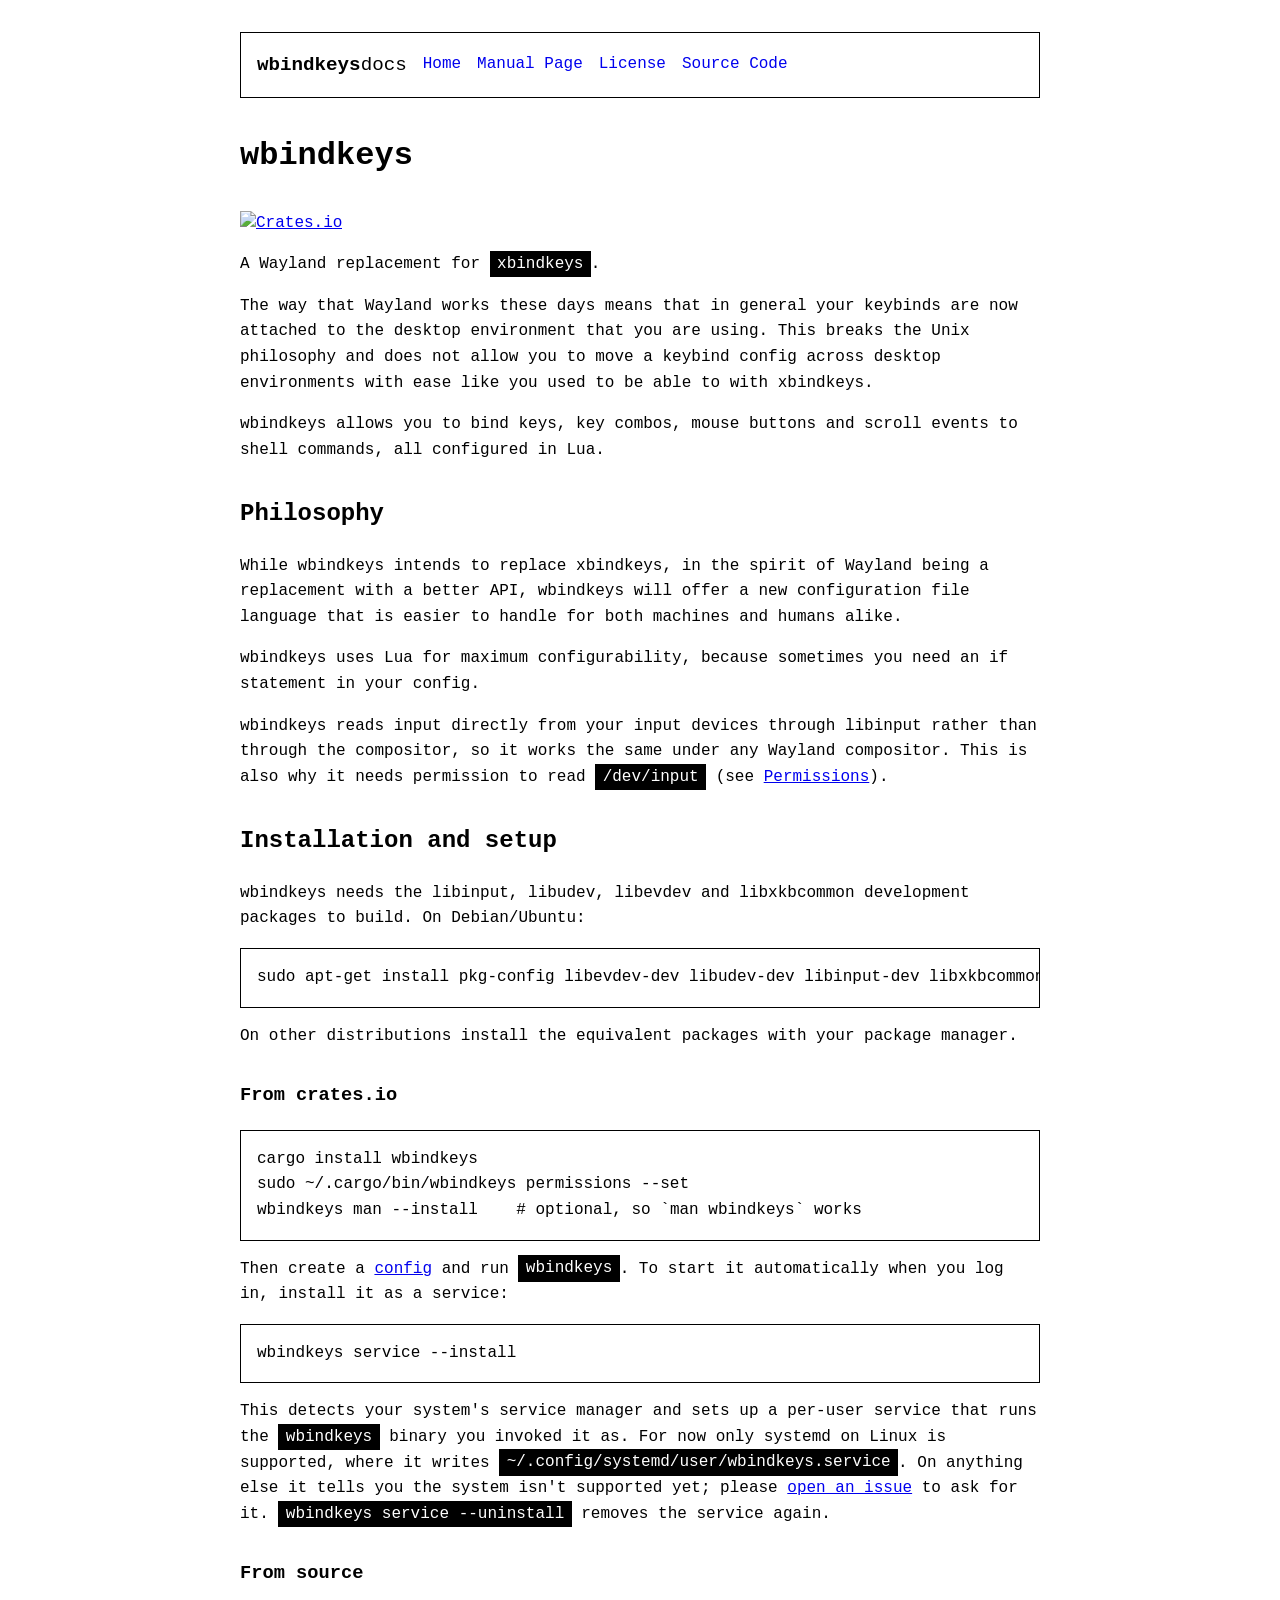
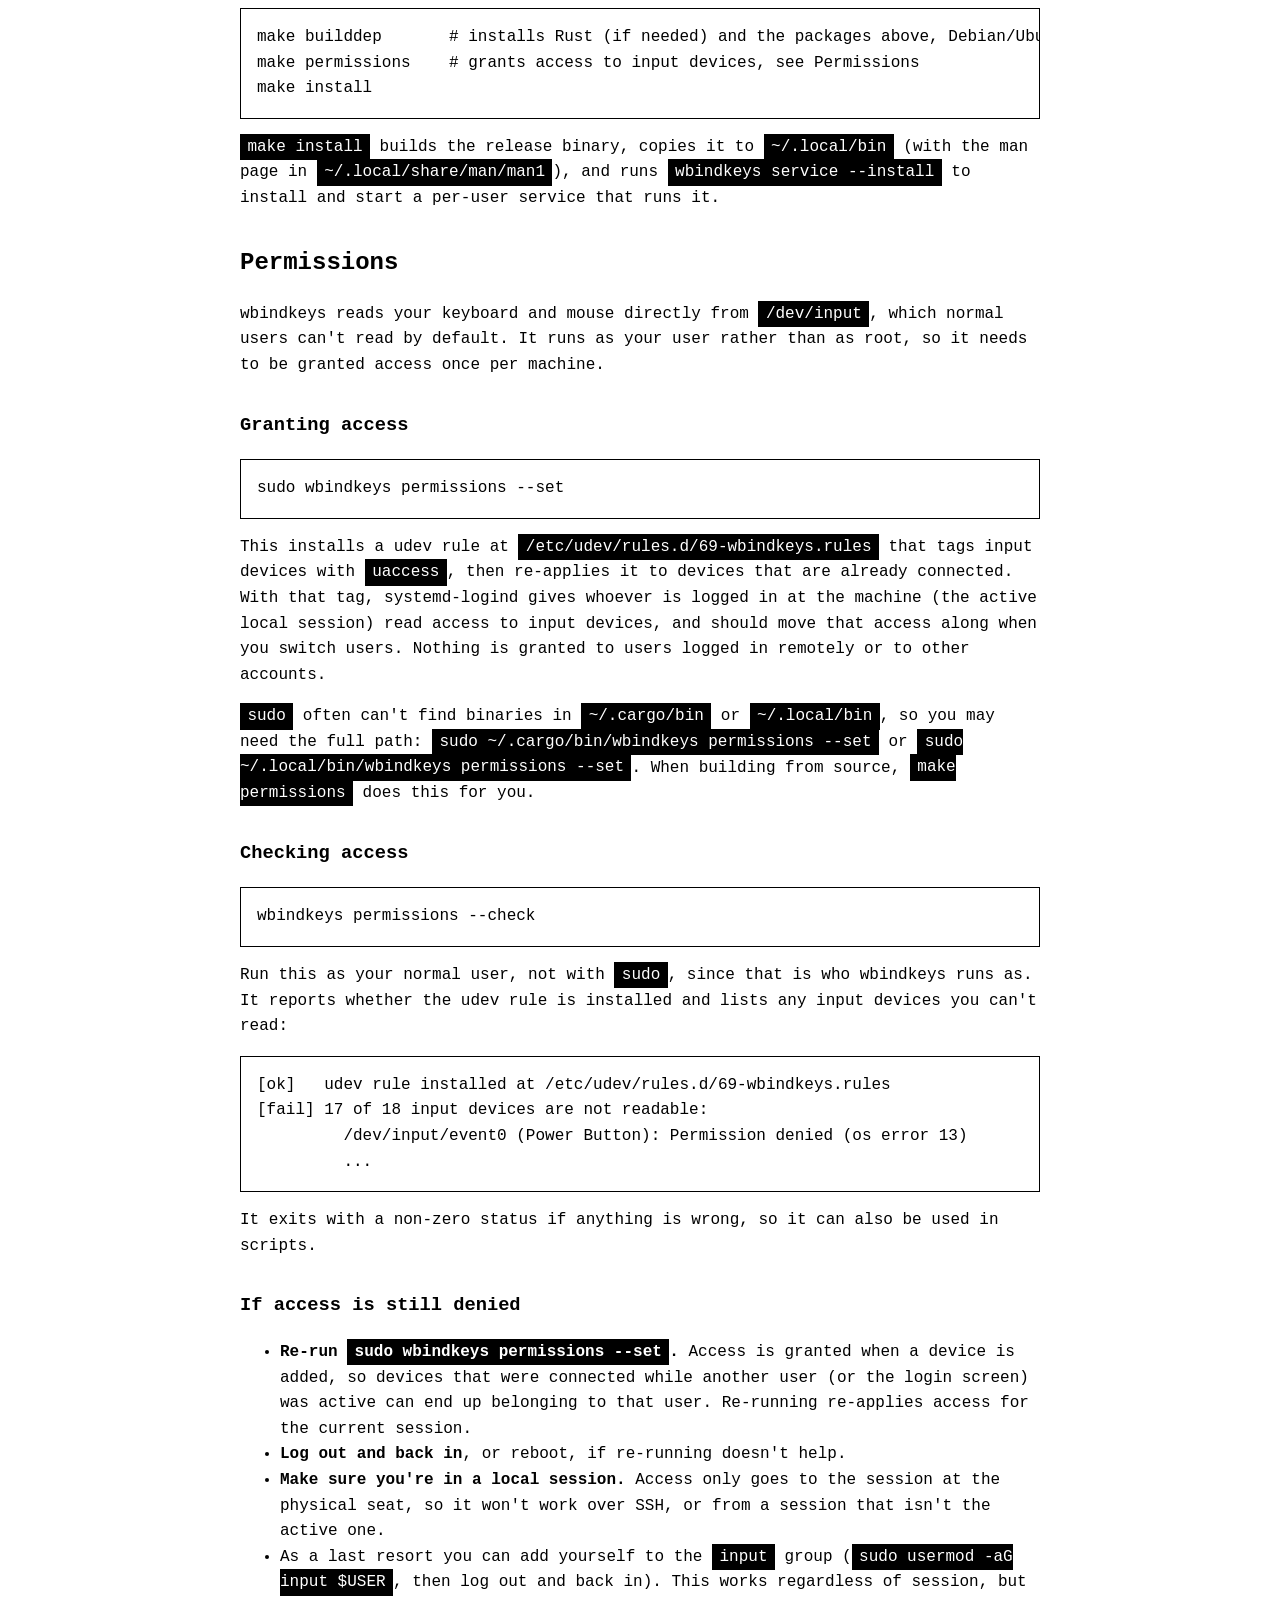
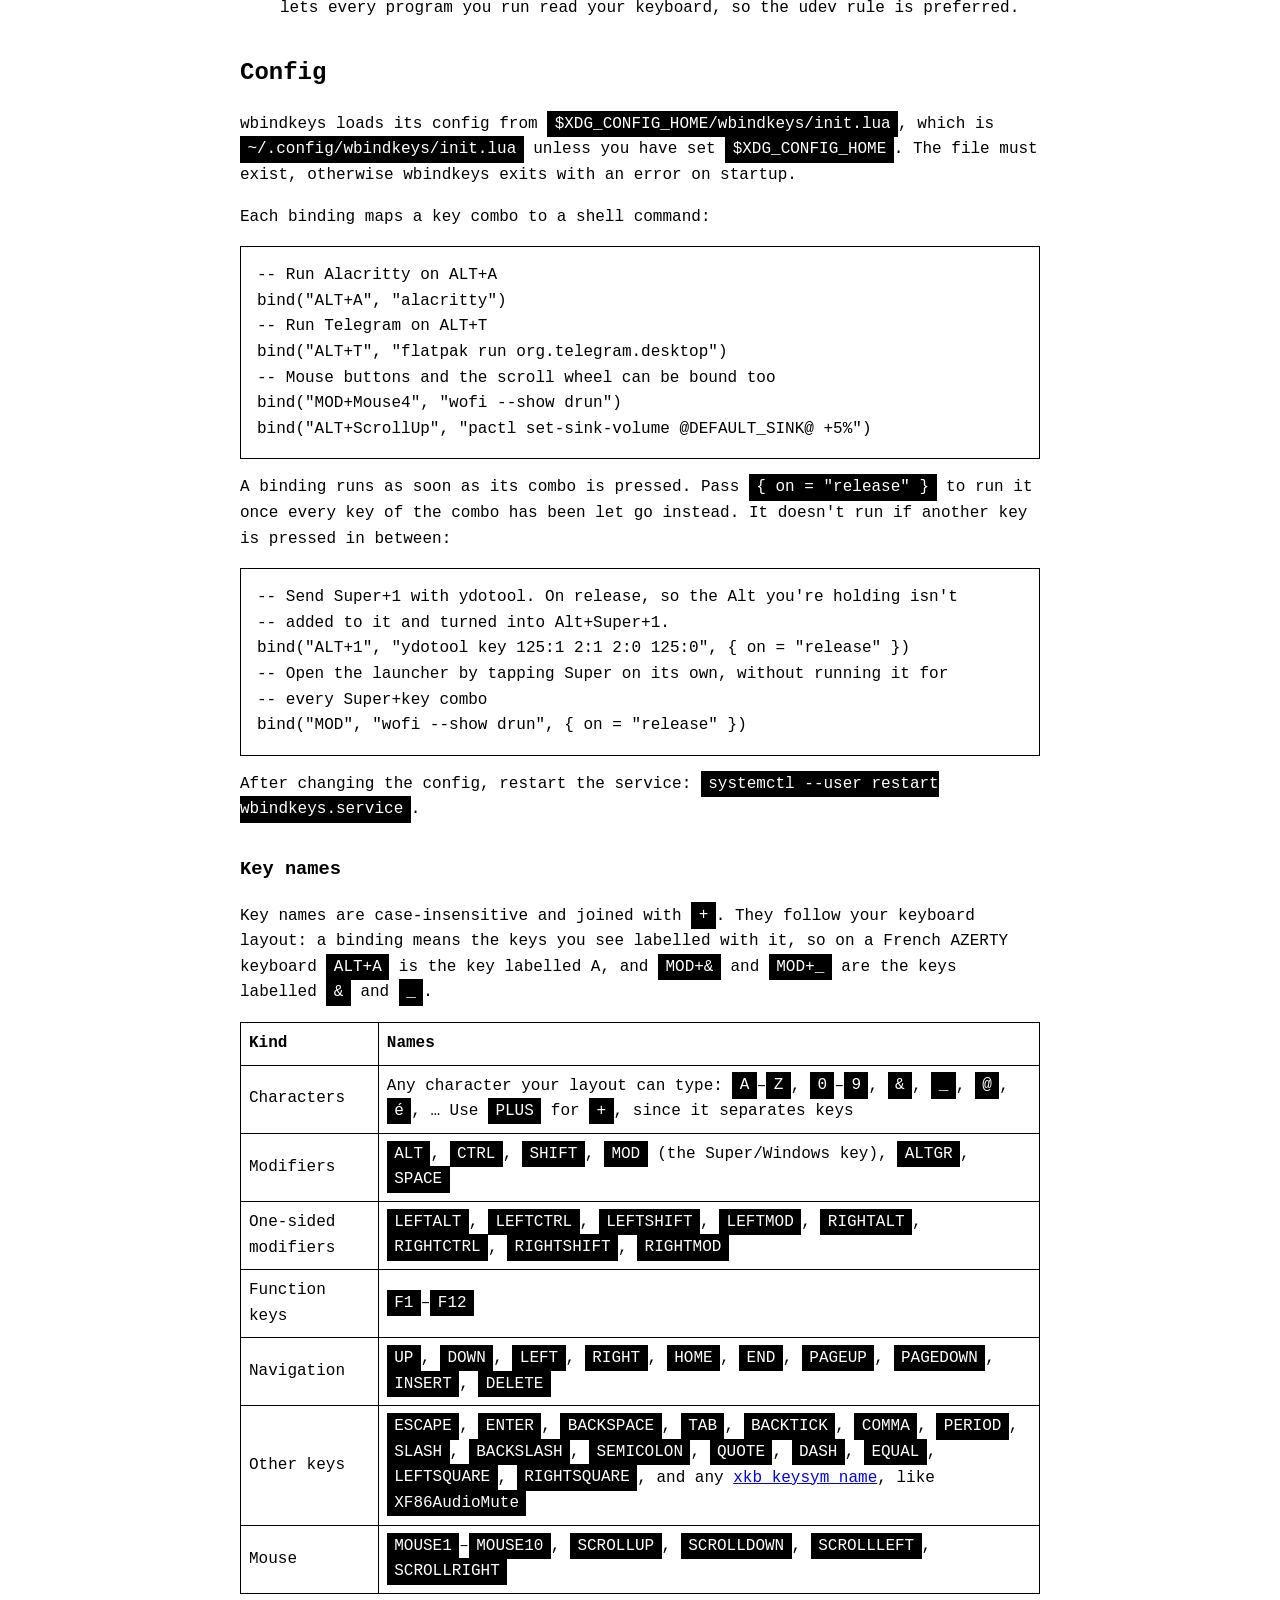
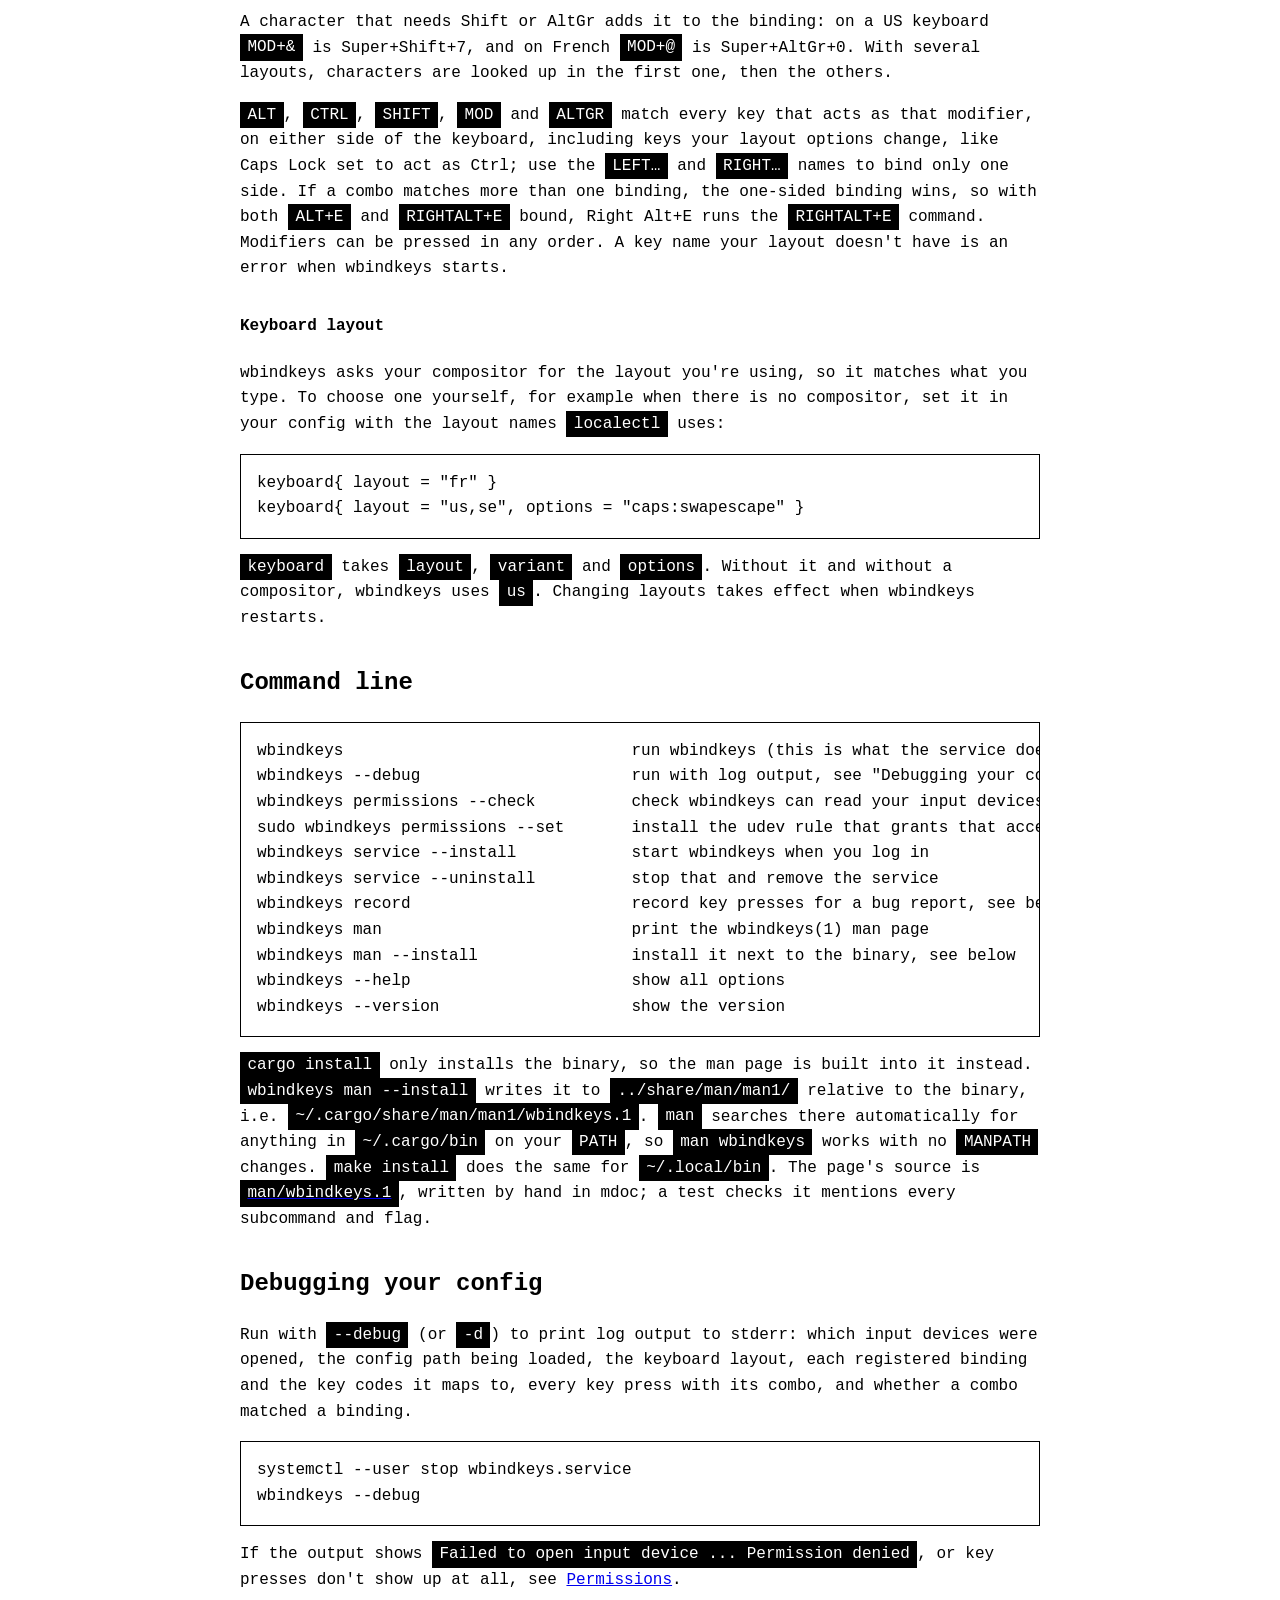
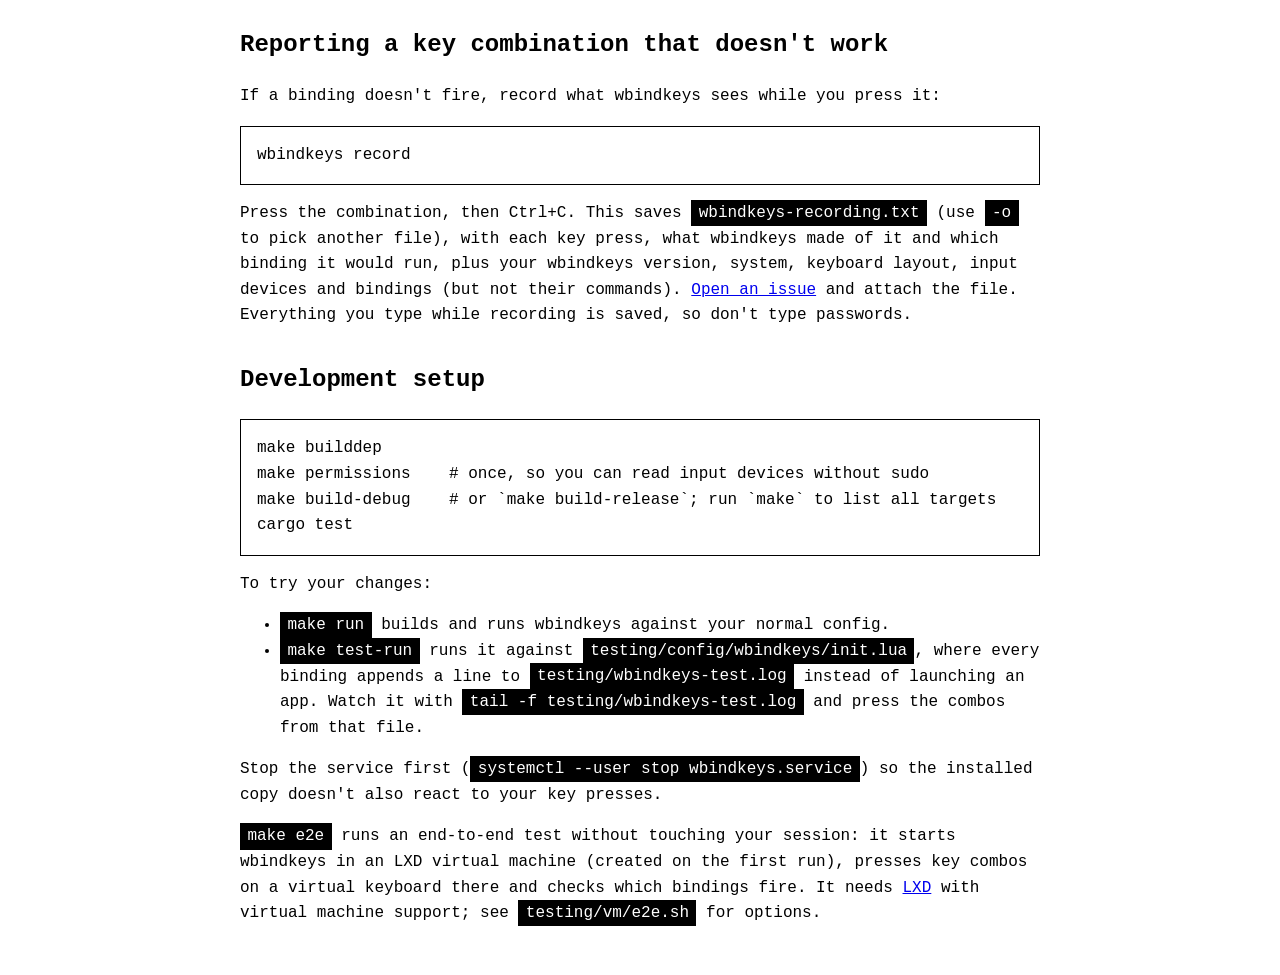
==== commit 18932f87: "Make bindings follow the keyboard layout Key names in bindings are now looked up in the keyboard lay" ====
--- a/docs/index.html
+++ b/docs/index.html
@@ -45,9 +45,9 @@
 <code>/dev/input</code> (see <a
 href="#permissions">Permissions</a>).</p>
 <h2 id="installation-and-setup">Installation and setup</h2>
-<p>wbindkeys needs the libinput, libudev and libevdev development
-packages to build. On Debian/Ubuntu:</p>
-<div class="sourceCode" id="cb1"><pre class="sourceCode sh"><code class="sourceCode bash"><span id="cb1-1"><a href="#cb1-1" aria-hidden="true" tabindex="-1"></a><span class="fu">sudo</span> apt-get install pkg-config libevdev-dev libudev-dev libinput-dev</span></code></pre></div>
+<p>wbindkeys needs the libinput, libudev, libevdev and libxkbcommon
+development packages to build. On Debian/Ubuntu:</p>
+<div class="sourceCode" id="cb1"><pre class="sourceCode sh"><code class="sourceCode bash"><span id="cb1-1"><a href="#cb1-1" aria-hidden="true" tabindex="-1"></a><span class="fu">sudo</span> apt-get install pkg-config libevdev-dev libudev-dev libinput-dev libxkbcommon-dev</span></code></pre></div>
 <p>On other distributions install the equivalent packages with your
 package manager.</p>
 <h3 id="from-cratesio">From crates.io</h3>
@@ -153,7 +153,11 @@
 <p>After changing the config, restart the service:
 <code>systemctl --user restart wbindkeys.service</code>.</p>
 <h3 id="key-names">Key names</h3>
-<p>Key names are case-insensitive and joined with <code>+</code>.</p>
+<p>Key names are case-insensitive and joined with <code>+</code>. They
+follow your keyboard layout: a binding means the keys you see labelled
+with it, so on a French AZERTY keyboard <code>ALT+A</code> is the key
+labelled A, and <code>MOD+&amp;</code> and <code>MOD+_</code> are the
+keys labelled <code>&amp;</code> and <code>_</code>.</p>
 <table>
 <thead>
 <tr>
@@ -163,19 +167,23 @@
 </thead>
 <tbody>
 <tr>
+<td>Characters</td>
+<td>Any character your layout can type: <code>A</code>–<code>Z</code>,
+<code>0</code>–<code>9</code>, <code>&amp;</code>, <code>_</code>,
+<code>@</code>, <code>é</code>, … Use <code>PLUS</code> for
+<code>+</code>, since it separates keys</td>
+</tr>
+<tr>
 <td>Modifiers</td>
 <td><code>ALT</code>, <code>CTRL</code>, <code>SHIFT</code>,
-<code>MOD</code> (the Super/Windows key), <code>SPACE</code></td>
+<code>MOD</code> (the Super/Windows key), <code>ALTGR</code>,
+<code>SPACE</code></td>
 </tr>
 <tr>
 <td>One-sided modifiers</td>
 <td><code>LEFTALT</code>, <code>LEFTCTRL</code>, <code>LEFTSHIFT</code>,
 <code>LEFTMOD</code>, <code>RIGHTALT</code>, <code>RIGHTCTRL</code>,
 <code>RIGHTSHIFT</code>, <code>RIGHTMOD</code></td>
-</tr>
-<tr>
-<td>Letters and numbers</td>
-<td><code>A</code>–<code>Z</code>, <code>0</code>–<code>9</code></td>
 </tr>
 <tr>
 <td>Function keys</td>
@@ -194,8 +202,10 @@
 <code>TAB</code>, <code>BACKTICK</code>, <code>COMMA</code>,
 <code>PERIOD</code>, <code>SLASH</code>, <code>BACKSLASH</code>,
 <code>SEMICOLON</code>, <code>QUOTE</code>, <code>DASH</code>,
-<code>EQUAL</code>, <code>LEFTSQUARE</code>,
-<code>RIGHTSQUARE</code></td>
+<code>EQUAL</code>, <code>LEFTSQUARE</code>, <code>RIGHTSQUARE</code>,
+and any <a
+href="https://github.com/xkbcommon/libxkbcommon/blob/master/include/xkbcommon/xkbcommon-keysyms.h">xkb
+keysym name</a>, like <code>XF86AudioMute</code></td>
 </tr>
 <tr>
 <td>Mouse</td>
@@ -205,15 +215,32 @@
 </tr>
 </tbody>
 </table>
-<p><code>ALT</code>, <code>CTRL</code>, <code>SHIFT</code> and
-<code>MOD</code> match the key on either side of the keyboard; use the
+<p>A character that needs Shift or AltGr adds it to the binding: on a US
+keyboard <code>MOD+&amp;</code> is Super+Shift+7, and on French
+<code>MOD+@</code> is Super+AltGr+0. With several layouts, characters
+are looked up in the first one, then the others.</p>
+<p><code>ALT</code>, <code>CTRL</code>, <code>SHIFT</code>,
+<code>MOD</code> and <code>ALTGR</code> match every key that acts as
+that modifier, on either side of the keyboard, including keys your
+layout options change, like Caps Lock set to act as Ctrl; use the
 <code>LEFT…</code> and <code>RIGHT…</code> names to bind only one side.
 If a combo matches more than one binding, the one-sided binding wins, so
 with both <code>ALT+E</code> and <code>RIGHTALT+E</code> bound, Right
-Alt+E runs the <code>RIGHTALT+E</code> command. When a binding has
-several modifiers, press them in the order they are written
-(<code>CTRL+ALT+T</code> means Ctrl, then Alt, then T). Unknown key
-names are ignored; run with <code>--debug</code> to see them.</p>
+Alt+E runs the <code>RIGHTALT+E</code> command. Modifiers can be pressed
+in any order. A key name your layout doesn't have is an error when
+wbindkeys starts.</p>
+<h4 id="keyboard-layout">Keyboard layout</h4>
+<p>wbindkeys asks your compositor for the layout you're using, so it
+matches what you type. To choose one yourself, for example when there is
+no compositor, set it in your config with the layout names
+<code>localectl</code> uses:</p>
+<div class="sourceCode" id="cb10"><pre
+class="sourceCode lua"><code class="sourceCode lua"><span id="cb10-1"><a href="#cb10-1" aria-hidden="true" tabindex="-1"></a>keyboard<span class="op">{</span> <span class="va">layout</span> <span class="op">=</span> <span class="st">&quot;fr&quot;</span> <span class="op">}</span></span>
+<span id="cb10-2"><a href="#cb10-2" aria-hidden="true" tabindex="-1"></a>keyboard<span class="op">{</span> <span class="va">layout</span> <span class="op">=</span> <span class="st">&quot;us,se&quot;</span><span class="op">,</span> <span class="va">options</span> <span class="op">=</span> <span class="st">&quot;caps:swapescape&quot;</span> <span class="op">}</span></span></code></pre></div>
+<p><code>keyboard</code> takes <code>layout</code>, <code>variant</code>
+and <code>options</code>. Without it and without a compositor, wbindkeys
+uses <code>us</code>. Changing layouts takes effect when wbindkeys
+restarts.</p>
 <h2 id="command-line">Command line</h2>
 <pre><code>wbindkeys                              run wbindkeys (this is what the service does)
 wbindkeys --debug                      run with log output, see &quot;Debugging your config&quot;
@@ -239,12 +266,12 @@
 <h2 id="debugging-your-config">Debugging your config</h2>
 <p>Run with <code>--debug</code> (or <code>-d</code>) to print log
 output to stderr: which input devices were opened, the config path being
-loaded, each registered binding and the key codes it maps to, any
-unrecognised key names, every key press with its combo, and whether a
-combo matched a binding.</p>
-<div class="sourceCode" id="cb11"><pre
-class="sourceCode sh"><code class="sourceCode bash"><span id="cb11-1"><a href="#cb11-1" aria-hidden="true" tabindex="-1"></a><span class="ex">systemctl</span> <span class="at">--user</span> stop wbindkeys.service</span>
-<span id="cb11-2"><a href="#cb11-2" aria-hidden="true" tabindex="-1"></a><span class="ex">wbindkeys</span> <span class="at">--debug</span></span></code></pre></div>
+loaded, the keyboard layout, each registered binding and the key codes
+it maps to, every key press with its combo, and whether a combo matched
+a binding.</p>
+<div class="sourceCode" id="cb12"><pre
+class="sourceCode sh"><code class="sourceCode bash"><span id="cb12-1"><a href="#cb12-1" aria-hidden="true" tabindex="-1"></a><span class="ex">systemctl</span> <span class="at">--user</span> stop wbindkeys.service</span>
+<span id="cb12-2"><a href="#cb12-2" aria-hidden="true" tabindex="-1"></a><span class="ex">wbindkeys</span> <span class="at">--debug</span></span></code></pre></div>
 <p>If the output shows
 <code>Failed to open input device ... Permission denied</code>, or key
 presses don't show up at all, see <a
@@ -253,8 +280,8 @@
 combination that doesn't work</h2>
 <p>If a binding doesn't fire, record what wbindkeys sees while you press
 it:</p>
-<div class="sourceCode" id="cb12"><pre
-class="sourceCode sh"><code class="sourceCode bash"><span id="cb12-1"><a href="#cb12-1" aria-hidden="true" tabindex="-1"></a><span class="ex">wbindkeys</span> record</span></code></pre></div>
+<div class="sourceCode" id="cb13"><pre
+class="sourceCode sh"><code class="sourceCode bash"><span id="cb13-1"><a href="#cb13-1" aria-hidden="true" tabindex="-1"></a><span class="ex">wbindkeys</span> record</span></code></pre></div>
 <p>Press the combination, then Ctrl+C. This saves
 <code>wbindkeys-recording.txt</code> (use <code>-o</code> to pick
 another file), with each key press, what wbindkeys made of it and which
@@ -264,11 +291,11 @@
 issue</a> and attach the file. Everything you type while recording is
 saved, so don't type passwords.</p>
 <h2 id="development-setup">Development setup</h2>
-<div class="sourceCode" id="cb13"><pre
-class="sourceCode sh"><code class="sourceCode bash"><span id="cb13-1"><a href="#cb13-1" aria-hidden="true" tabindex="-1"></a><span class="fu">make</span> builddep</span>
-<span id="cb13-2"><a href="#cb13-2" aria-hidden="true" tabindex="-1"></a><span class="fu">make</span> permissions    <span class="co"># once, so you can read input devices without sudo</span></span>
-<span id="cb13-3"><a href="#cb13-3" aria-hidden="true" tabindex="-1"></a><span class="fu">make</span> build-debug    <span class="co"># or `make build-release`; run `make` to list all targets</span></span>
-<span id="cb13-4"><a href="#cb13-4" aria-hidden="true" tabindex="-1"></a><span class="ex">cargo</span> test</span></code></pre></div>
+<div class="sourceCode" id="cb14"><pre
+class="sourceCode sh"><code class="sourceCode bash"><span id="cb14-1"><a href="#cb14-1" aria-hidden="true" tabindex="-1"></a><span class="fu">make</span> builddep</span>
+<span id="cb14-2"><a href="#cb14-2" aria-hidden="true" tabindex="-1"></a><span class="fu">make</span> permissions    <span class="co"># once, so you can read input devices without sudo</span></span>
+<span id="cb14-3"><a href="#cb14-3" aria-hidden="true" tabindex="-1"></a><span class="fu">make</span> build-debug    <span class="co"># or `make build-release`; run `make` to list all targets</span></span>
+<span id="cb14-4"><a href="#cb14-4" aria-hidden="true" tabindex="-1"></a><span class="ex">cargo</span> test</span></code></pre></div>
 <p>To try your changes:</p>
 <ul>
 <li><code>make run</code> builds and runs wbindkeys against your normal
